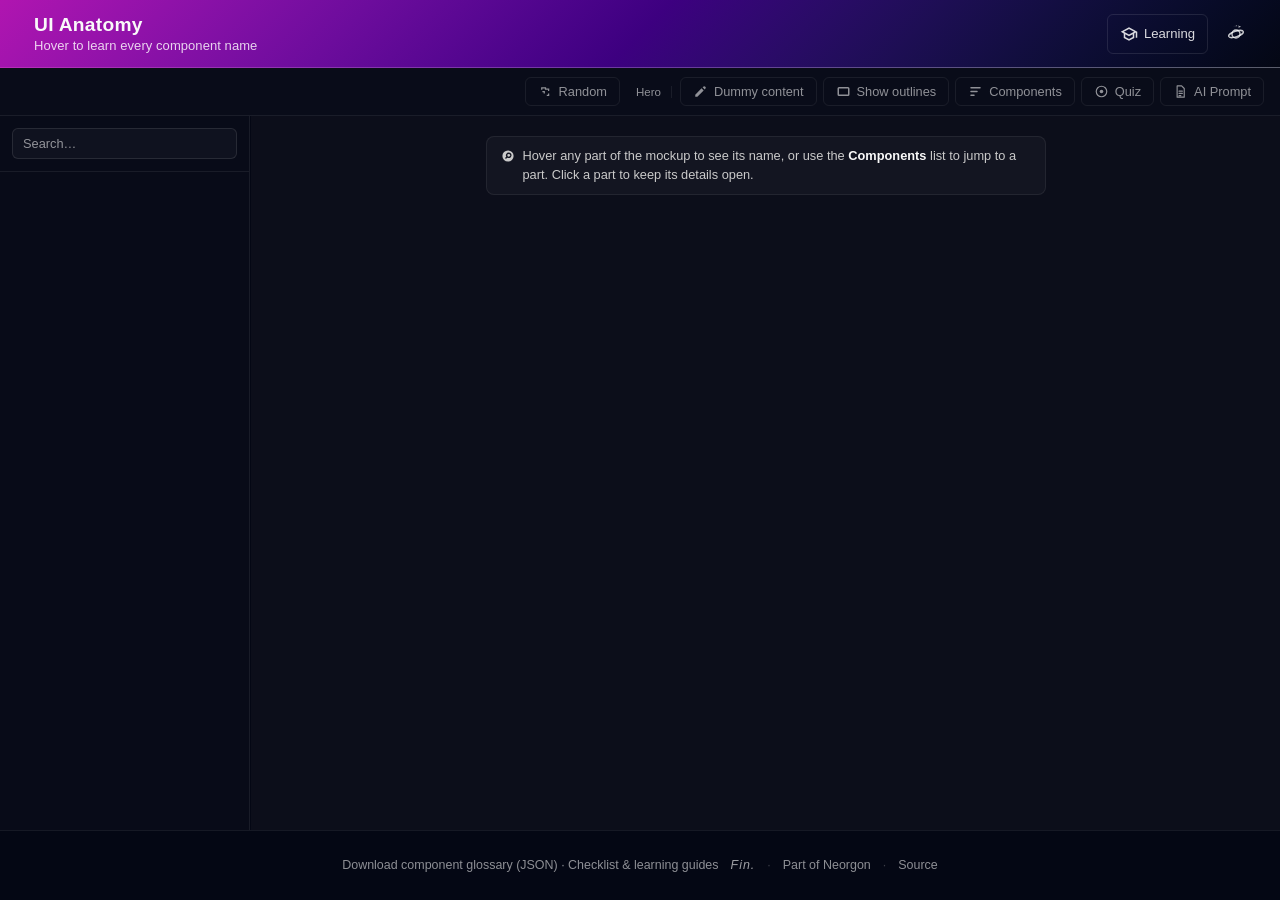
==== index.html @ 576b5f88 "chore: fleet em-dash pass and pending-edit sweep" ====
<!DOCTYPE html>
<html lang="en">
<head>
  <meta charset="UTF-8">
  <meta name="viewport" content="width=device-width, initial-scale=1.0">
  <meta http-equiv="Content-Security-Policy" content="default-src 'self'; base-uri 'self'; form-action 'self'; frame-ancestors 'none'; script-src 'self' 'unsafe-inline' https://esm.sh cdn.jsdelivr.net cdnjs.cloudflare.com https://challenges.cloudflare.com https://gc.zgo.at https://static.cloudflareinsights.com; style-src 'self' 'unsafe-inline' https://fonts.googleapis.com https://cdn.neorgon.org; font-src 'self' https://fonts.gstatic.com; img-src 'self' data: blob: https://*.convex.cloud https://img.clerk.com https://cdn.neorgon.org https://i.ytimg.com https://yt3.ggpht.com https://neorgon.goatcounter.com; connect-src 'self' https://*.convex.cloud https://*.clerk.accounts.dev https://*.accounts.dev https://clerk-telemetry.com https://api.clerk.com https://challenges.cloudflare.com https://*.workers.dev https://neorgon.goatcounter.com https://cloudflareinsights.com; frame-src 'self' https://challenges.cloudflare.com https://*.clerk.accounts.dev https://*.accounts.dev https://www.youtube.com https://www.youtube-nocookie.com; worker-src 'self' blob:">
  <meta name="referrer" content="strict-origin-when-cross-origin">
  <meta http-equiv="X-Content-Type-Options" content="nosniff">
  <title>UI Anatomy | Learn design component names</title>
  <meta name="description" content="Hover any part of a website wireframe to learn its component name. Know what to call things when prompting AI design tools">
  <meta property="og:title" content="UI Anatomy: Learn design component names">
  <meta property="og:description" content="Hover a live wireframe mockup to learn UI component names, variants, and prompt tips">
  <meta property="og:type" content="website">
  <meta property="og:url" content="https://uianatomy.neorgon.com/">
  <meta property="og:site_name" content="Neorgon">
  <meta name="twitter:card" content="summary_large_image">
  <meta name="twitter:title" content="UI Anatomy: Learn design component names">
  <meta name="twitter:description" content="Hover a live wireframe mockup to learn UI component names and prompt tips">
  <meta name="robots" content="index, follow">
  <link rel="canonical" href="https://uianatomy.neorgon.com/">
  <meta property="og:locale" content="en_US">
  <meta name="theme-color" content="#040714">
  <meta property="og:image" content="https://uianatomy.neorgon.com/og-preview.jpg">
  <meta property="og:image:width" content="1200">
  <meta property="og:image:height" content="630">
  <link rel="icon" type="image/x-icon" href="https://cdn.neorgon.org/v1.0.0/favicon.ico" />
  <!-- Neorgon Design Tokens (CDN) -->
  <link rel="stylesheet" href="https://cdn.neorgon.org/v1.0.0/styles/base.css">
  <script type="application/ld+json">
  {
    "@context": "https://schema.org",
    "@type": "WebApplication",
    "name": "UI Anatomy",
    "description": "Hover any part of a website wireframe mockup to learn its component name, variants, and AI prompt tips",
    "url": "https://uianatomy.neorgon.com/",
    "applicationCategory": "DeveloperApplication",
    "operatingSystem": "Any",
    "offers": { "@type": "Offer", "price": "0", "priceCurrency": "USD" },
    "author": { "@type": "Organization", "name": "Neorgon", "url": "https://neorgon.com/" }
  }
  </script>

  <link rel="stylesheet" href="css/style.css">
  <!-- Neorgon Header Kit (vendored; ?header=live swaps CSS to CDN) -->
  <script>(function(){var m=location.search.match(/[?&]theme=([\w-]+)/)||document.cookie.match(/(?:^|;\s*)neo_theme=([\w-]+)/);if(m&&m[1]!=='default')document.documentElement.dataset.theme=decodeURIComponent(m[1]);})();</script>
  <link rel="stylesheet" href="css/neorgon-header.css">
  <link rel="stylesheet" href="css/neorgon-themes.css">
  <link rel="stylesheet" href="https://cdn.neorgon.org/v1.0.0/header/season.css">
  <script defer src="js/neorgon-header.js"></script>
  <meta name="neo-repo" content="energon-a-secas/ui-anatomy-site">
  <link rel="stylesheet" href="css/neorgon-footer.css">
  <script defer src="js/neorgon-footer.js"></script>
</head>
<body>

  <a class="skip-link" href="#main">Skip to content</a>

  <header class="header-bar" data-header-mode="content">
    <div class="header-logo">
      <div>
      <a href="./" class="header-title-link" id="headerTitleLink">
        <img src="https://cdn.neorgon.org/v1.0.0/energon-classic-logo.png" class="header-logo-img" alt="">
        <div class="header-title-wrap">
          <h1>UI Anatomy</h1>
          <div class="header-subtitle">Hover to learn every component name</div>
        
        </div>
      </a>
      </div>
    </div>
    <div class="header-right">
      <div class="header-actions">
        <a class="header-learning" data-keep-mobile href="learning/" title="Checklist, mistakes & AI prompts">
          <svg viewBox="0 0 24 24" fill="currentColor" width="18" height="18"><path d="M12 3L1 9l4 2.18v6L12 21l7-3.82v-6l2-1.09V17h2V9L12 3zm6.82 6L12 12.72 5.18 9 12 5.28 18.82 9zM17 15.99l-5 2.73-5-2.73v-3.72L12 15l5-2.73v3.72z"/></svg>
          <span>Learning</span>
        </a>
      </div>
      <a class="header-home" href="https://neorgon.com/" title="neorgon.com" aria-label="Neorgon home">
        <svg class="nh-hub-icon" viewBox="0 0 24 24" fill="none" stroke="currentColor" stroke-width="1.5" stroke-linecap="round" stroke-linejoin="round" xmlns="http://www.w3.org/2000/svg" aria-hidden="true">
          <circle cx="12" cy="12" r="4.4"/>
          <ellipse cx="12" cy="12" rx="8.4" ry="3" transform="rotate(-18 12 12)"/>
          <g class="nh-orbit">
            <path d="M17.5 4.2 14.2 2.7l.9 1.4-.6 1.1z" fill="currentColor" stroke="none"/>
            <circle cx="12.6" cy="3" r=".7" fill="currentColor" stroke="none" opacity=".55"/>
            <circle cx="11.1" cy="3.3" r=".55" fill="currentColor" stroke="none" opacity=".35"/>
            <circle cx="9.8" cy="3.7" r=".4" fill="currentColor" stroke="none" opacity=".2"/>
          </g>
        </svg>
      </a>
    </div>
  </header>

  <main id="main">

    <!-- Controls bar: layout navigation + toggle buttons -->
    <div class="controls-bar">
      <div class="layout-nav" id="layoutNav" aria-label="Layout categories navigation"></div>
      <button type="button" class="ctrl-btn" id="randomLayoutBtn" title="Random layout" style="margin-left: 8px; margin-right: auto;">
        <svg viewBox="0 0 24 24" fill="currentColor" width="15" height="15">
          <path d="M14 7h4v4h-2V9h-2V7zm2 10v-2h2v4h-4v-2h2zm-9-6H7v2h2v2h2v-4H7zm0-6h4v2H7v2H5V5h4zm6 4h-2V5h2v2h2v2h-2z"/>
        </svg>
        Random
      </button>
      <div class="controls-right">
        <div class="hero-bg-wrap" title="Hero background style">
          <span class="hero-bg-label">Hero</span>
          <div class="hero-bg-picker" id="heroBgPicker"></div>
        </div>
        <button type="button" class="ctrl-btn" id="dummyToggle" title="Toggle dummy content (text + images)" aria-pressed="true">
          <svg viewBox="0 0 20 20" fill="currentColor" width="15" height="15"><path d="M13.586 3.586a2 2 0 112.828 2.828l-.793.793-2.828-2.828.793-.793zM11.379 5.793L3 14.172V17h2.828l8.38-8.379-2.83-2.828z"/></svg>
          Dummy content
        </button>
        <button type="button" class="ctrl-btn" id="outlinesToggle" title="Show all component boundaries" aria-pressed="true">
          <svg viewBox="0 0 20 20" fill="currentColor" width="15" height="15"><path fill-rule="evenodd" d="M4 4a2 2 0 00-2 2v8a2 2 0 002 2h12a2 2 0 002-2V6a2 2 0 00-2-2H4zm0 2h12v8H4V6z" clip-rule="evenodd"/></svg>
          Show outlines
        </button>
        <button type="button" class="ctrl-btn" id="browserToggle" title="Toggle component browser" aria-pressed="true" aria-controls="compBrowser" aria-expanded="true">
          <svg viewBox="0 0 20 20" fill="currentColor" width="15" height="15"><path fill-rule="evenodd" d="M3 5a1 1 0 011-1h12a1 1 0 110 2H4a1 1 0 01-1-1zm0 5a1 1 0 011-1h8a1 1 0 110 2H4a1 1 0 01-1-1zm0 5a1 1 0 011-1h4a1 1 0 110 2H4a1 1 0 01-1-1z" clip-rule="evenodd"/></svg>
          Components
        </button>
        <button type="button" class="ctrl-btn" id="quizToggle" title="Quiz yourself on the components in this layout" aria-pressed="false">
          <svg viewBox="0 0 20 20" fill="currentColor" width="15" height="15"><circle cx="10" cy="10" r="7" fill="none" stroke="currentColor" stroke-width="1.6"/><circle cx="10" cy="10" r="2.4"/></svg>
          Quiz
        </button>
        <button type="button" class="ctrl-btn" id="promptBtn" title="Copy an AI prompt describing this layout">
          <svg viewBox="0 0 20 20" fill="none" width="15" height="15"><path d="M5.5 2.5h6l3.5 3.5v11.5h-9.5z" stroke="currentColor" stroke-width="1.5" stroke-linejoin="round"/><path d="M8 9.5h4.5M8 12.5h4.5M8 15.5h2.5" stroke="currentColor" stroke-width="1.4" stroke-linecap="round"/></svg>
          AI Prompt
        </button>
      </div>
    </div>

    <!-- Body: sidebar + mockup -->
    <div class="anatomy-body" id="anatomyBody">

      <!-- Component browser sidebar -->
      <aside class="comp-browser" id="compBrowser" aria-label="Component browser">
        <div class="browser-header">
          <input type="search" id="compSearch" class="browser-search" placeholder="Search…" autocomplete="off" aria-label="Search components">
        </div>
        <div class="browser-list" id="browserList"></div>
      </aside>

      <!-- Quiz panel (swaps in for the browser while quiz mode is on) -->
      <aside class="comp-browser quiz-panel hidden" id="quizPanel" aria-label="Quiz panel"></aside>

      <!-- Wireframe mockup area -->
      <div class="mockup-area" id="mockupArea" role="region" aria-label="Wireframe mockup" aria-describedby="mockupHint">
        <p class="mockup-hint" id="mockupHint">
          <svg viewBox="0 0 20 20" fill="currentColor" width="14" height="14" aria-hidden="true"><path d="M9 9a2 2 0 114 0 2 2 0 01-4 0z"/><path fill-rule="evenodd" d="M10 18a8 8 0 100-16 8 8 0 000 16zm1-13a4 4 0 00-3.446 6.032l-1.261 1.26a1 1 0 101.414 1.415l1.261-1.261A4 4 0 1011 5z" clip-rule="evenodd"/></svg>
          <span>Hover any part of the mockup to see its name, or use the <strong>Components</strong> list to jump to a part. Click a part to keep its details open.</span>
        </p>
        <div class="mockup-frame" id="mockupFrame"></div>
      </div>

    </div>
  </main>

  <div id="anatomyLive" class="sr-only" aria-live="polite" aria-atomic="true"></div>

  <!-- Floating tooltip panel -->
  <div class="anatomy-tooltip hidden" id="tooltip" role="tooltip">
    <div class="tt-name-row">
      <span class="tt-name" id="ttName"></span>
      <span class="tt-category" id="ttCategory"></span>
    </div>
    <div class="tt-also" id="ttAlso"></div>
    <p class="tt-desc" id="ttDesc"></p>
    <div class="tt-variants-wrap" id="ttVariantsWrap">
      <div class="tt-section-label">Variants</div>
      <div class="tt-variants" id="ttVariants"></div>
    </div>
    <div class="tt-tip-wrap" id="ttTipWrap">
      <div class="tt-section-label">Prompt tip</div>
      <div class="tt-tip" id="ttTip"></div>
    </div>
    <div class="tt-frameworks-wrap" id="ttFrameworksWrap">
      <div class="tt-section-label">Popular frameworks</div>
      <div class="tt-frameworks" id="ttFrameworks"></div>
    </div>
  </div>

  <!-- Prompt export modal -->
  <div class="prompt-overlay hidden" id="promptOverlay">
    <div class="prompt-modal" role="dialog" aria-modal="true" aria-labelledby="promptTitle">
      <div class="prompt-modal-head">
        <h2 id="promptTitle">AI prompt: <span id="promptLayoutName"></span></h2>
        <button type="button" class="prompt-close" id="promptCloseBtn" aria-label="Close">×</button>
      </div>
      <textarea id="promptText" class="prompt-text" spellcheck="false" aria-label="Generated AI prompt"></textarea>
      <div class="prompt-modal-foot">
        <span class="prompt-note">Built from the components visible in the mockup, edit freely before copying.</span>
        <button type="button" class="ctrl-btn" id="promptCopyBtn">Copy prompt</button>
      </div>
    </div>
  </div>

  <footer class="neo-footer" data-footer-mode="minimal">
    Download component glossary (JSON) · Checklist &amp; learning guides
  </footer>

  <script type="module" src="js/app.js"></script>
</body>
</html>
---- css/style.css ----
/* ── Reset & base ────────────────────────────────────────────────────────── */
*, *::before, *::after { margin: 0; padding: 0; box-sizing: border-box; }

:root {
  --bg: #040714;
  --surface-1: rgba(255,255,255,.03);
  --surface-2: rgba(255,255,255,.06);
  --border-subtle: rgba(255,255,255,.07);
  --border: rgba(255,255,255,.1);
  --border-strong: rgba(255,255,255,.22);
  --text-primary: #f9f9f9;
  --text-secondary: #cacaca;
  --text-muted: rgba(255,255,255,.55);
  --accent: #d946ef;
  --accent-bright: #e879f9;
  --accent-dim: rgba(217, 70, 239, 0.15);
  --font: 'Avenir Next', -apple-system, BlinkMacSystemFont, 'Segoe UI', Roboto, Oxygen, Ubuntu, Cantarell, sans-serif;
  --radius-sm: 6px; --radius-md: 8px; --radius: 10px; --radius-lg: 15px;
  --space-6: 24px;
  --ease-snap: cubic-bezier(0.34, 1.56, 0.64, 1);
  --dur: 200ms;
}

body {
  font-family: var(--font);
  background: var(--bg);
  min-height: 100vh;
  color: var(--text-primary);
  display: flex;
  flex-direction: column;
}

/* ── Skip link ───────────────────────────────────────────────────────────── */
.skip-link {
  position: absolute; top: -100%; left: 16px; z-index: 1000;
  padding: 8px 16px; background: var(--accent-bright); color: #000;
  font-weight: 600; font-size: 0.875rem; border-radius: 0 0 6px 6px;
  text-decoration: none; transition: top var(--dur);
}
.skip-link:focus { top: 0; }

.sr-only {
  position: absolute;
  width: 1px;
  height: 1px;
  padding: 0;
  margin: -1px;
  overflow: hidden;
  clip: rect(0, 0, 0, 0);
  clip-path: inset(50%);
  white-space: nowrap;
  border: 0;
}

*:focus { outline: none; }
*:focus-visible {
  outline: 2px solid var(--accent-bright);
  outline-offset: 2px;
}

@media (prefers-reduced-motion: reduce) {
  html { scroll-behavior: auto; }
  .anatomy-tooltip { transition: none; }
}
.header-learning {
  display: flex; align-items: center; gap: 6px; margin-left: auto; padding: 6px 12px;
  color: rgba(255,255,255,0.85); text-decoration: none; font-size: 0.82rem; font-weight: 500;
  border-radius: var(--radius-sm); border: 1px solid var(--border);
  transition: color var(--dur), background var(--dur), border-color var(--dur); flex-shrink: 0;
}
.header-learning:hover { color: #fff; background: rgba(255,255,255,0.08); border-color: var(--border-strong); }
.header-learning:focus-visible {
  color: #fff;
  background: rgba(255,255,255,0.08);
  border-color: var(--accent-bright);
}
.header-learning svg { flex-shrink: 0; }

/* ── Controls bar ────────────────────────────────────────────────────────── */
.controls-bar {
  display: flex; align-items: center; gap: 12px;
  padding: 0 16px;
  border-bottom: 1px solid var(--border-subtle);
  background: rgba(255,255,255,.02);
  min-height: 48px;
  flex-wrap: wrap;
}
.layout-nav {
  display: flex;
  align-items: center;
  gap: 8px;
  flex: 1;
  flex-wrap: wrap;
}
.layout-dropdown {
  position: relative;
}
.layout-dropdown-btn {
  display: flex;
  align-items: center;
  gap: 6px;
  padding: 6px 14px;
  border-radius: var(--radius-sm);
  font-size: 0.82rem;
  font-weight: 500;
  color: var(--text-muted);
  background: none;
  border: 1px solid var(--border-subtle);
  cursor: pointer;
  transition: color var(--dur), background var(--dur), border-color var(--dur);
  white-space: nowrap;
}
.layout-dropdown-btn:hover {
  color: var(--text-secondary);
  border-color: var(--border);
  background: var(--surface-2);
}
.layout-dropdown-btn.active {
  color: var(--accent-bright);
  border-color: var(--accent);
  background: var(--accent-dim);
}
.dropdown-arrow {
  transition: transform var(--dur);
}
.layout-dropdown-btn[aria-expanded="true"] .dropdown-arrow {
  transform: rotate(180deg);
}
.layout-dropdown-menu {
  position: absolute;
  top: 100%;
  left: 0;
  margin-top: 4px;
  min-width: 180px;
  padding: 6px;
  background: rgba(255, 255, 255, 0.05);
  backdrop-filter: blur(12px);
  border: 1px solid var(--border);
  border-radius: var(--radius-md);
  box-shadow: 0 10px 24px rgba(0, 0, 0, 0.25);
  display: none;
  flex-direction: column;
  gap: 2px;
  z-index: 100;
}
.layout-dropdown-menu.open {
  display: flex;
}
.layout-dropdown-item {
  padding: 8px 12px;
  border-radius: var(--radius-sm);
  font-size: 0.8rem;
  font-weight: 500;
  color: var(--text-secondary);
  background: none;
  border: none;
  cursor: pointer;
  text-align: left;
  transition: color var(--dur), background var(--dur);
  white-space: nowrap;
}
.layout-dropdown-item:hover {
  color: var(--text-bright);
  background: var(--surface-2);
}
.layout-dropdown-item.active {
  color: var(--accent-bright);
  background: var(--accent-dim);
}
.layout-dropdown-item:focus-visible {
  color: var(--text-primary);
  background: var(--surface-2);
}
.layout-dropdown-btn:focus-visible {
  border-color: var(--accent-bright);
  color: var(--text-secondary);
}

.controls-right { display: flex; align-items: center; gap: 6px; flex-shrink: 0; }
.ctrl-btn {
  display: flex; align-items: center; gap: 6px;
  padding: 6px 12px; border-radius: var(--radius-sm);
  font-size: 0.8rem; font-weight: 500; font-family: var(--font);
  color: var(--text-muted); background: none;
  border: 1px solid var(--border-subtle); cursor: pointer;
  transition: color var(--dur), background var(--dur), border-color var(--dur);
  white-space: nowrap;
}
.ctrl-btn:hover { color: var(--text-secondary); border-color: var(--border); }
.ctrl-btn:focus-visible { color: var(--text-primary); border-color: var(--accent-bright); }
.ctrl-btn.active { color: var(--accent-bright); border-color: var(--accent); background: var(--accent-dim); }

/* ── Main body layout ────────────────────────────────────────────────────── */
#main { flex: 1; display: flex; flex-direction: column; min-height: 0; }
.anatomy-body {
  display: flex; flex: 1; min-height: 0; overflow: hidden;
}

/* ── Component browser sidebar ───────────────────────────────────────────── */
.comp-browser {
  width: 250px; flex-shrink: 0;
  border-right: 1px solid var(--border-subtle);
  background: rgba(255,255,255,.015);
  display: flex; flex-direction: column;
  overflow: hidden;
  transition: width var(--dur), opacity var(--dur);
}
.comp-browser.hidden { width: 0; opacity: 0; pointer-events: none; }
.browser-header { padding: 12px; border-bottom: 1px solid var(--border-subtle); flex-shrink: 0; }
.browser-search {
  width: 100%; padding: 7px 10px;
  background: var(--surface-1); border: 1px solid var(--border);
  border-radius: var(--radius-sm); color: var(--text-primary);
  font-family: var(--font); font-size: 0.8rem;
  outline: none; transition: border-color var(--dur);
}
.browser-search:focus { border-color: var(--accent); }
.browser-search::placeholder { color: var(--text-muted); }
.browser-list {
  flex: 1; overflow-y: auto; padding: 8px 0;
}
.browser-list::-webkit-scrollbar { width: 4px; }
.browser-list::-webkit-scrollbar-track { background: transparent; }
.browser-list::-webkit-scrollbar-thumb { background: var(--border); border-radius: 2px; }

/* Grid layout for search results */
.browser-list.browser-grid .browser-grid-container {
  display: grid;
  grid-template-columns: repeat(3, 1fr);
  gap: 6px;
  padding: 0 8px 8px 8px;
}

.browser-category { padding: 12px 12px 4px; }
.browser-category-label {
  font-size: 0.68rem; font-weight: 700; letter-spacing: 0.08em;
  color: var(--text-muted); text-transform: uppercase;
}
.browser-item {
  display: flex; align-items: center; gap: 8px;
  padding: 6px 12px; cursor: pointer;
  font-size: 0.8rem; color: var(--text-secondary);
  transition: background var(--dur), color var(--dur);
  border-radius: 4px; margin: 0 4px;
}
.browser-item:hover { background: var(--surface-2); color: var(--text-primary); }
.browser-item:focus-visible {
  outline: 2px solid var(--accent-bright);
  outline-offset: -2px;
  background: var(--surface-2);
  color: var(--text-primary);
}
.browser-item.active {
  background: var(--accent-dim);
  color: var(--accent-bright);
}
.browser-item.pinned {
  background: rgba(255, 215, 0, 0.15);
  color: #FFD700;
  border: 1px solid rgba(255, 215, 0, 0.3);
  position: relative;
}
.browser-item.pinned::after {
  content: '📌';
  position: absolute;
  right: 8px;
  font-size: 0.8rem;
}
.browser-item .browser-dot {
  width: 6px; height: 6px; border-radius: 50%;
  background: var(--border-strong); flex-shrink: 0;
  transition: background var(--dur);
}
.browser-item.active .browser-dot { background: var(--accent); }
.browser-item.pinned .browser-dot {
  background: #FFD700;
  box-shadow: 0 0 4px #FFD700;
}
.browser-item.missing {
  opacity: 0.4;
  cursor: pointer;
  pointer-events: auto;
}
.browser-item.missing:hover {
  opacity: 0.7;
  background: var(--surface-2);
}
.browser-switch-hint {
  margin-left: auto;
  font-size: 0.9rem;
  color: var(--accent);
  opacity: 0.6;
  transition: opacity var(--dur);
}
.browser-item.missing:hover .browser-switch-hint {
  opacity: 1;
}

/* Grid item styles */
.browser-item.grid-item {
  flex-direction: column;
  align-items: flex-start;
  gap: 4px;
  padding: 8px;
  margin: 0;
  border: 1px solid var(--border-subtle);
  border-radius: var(--radius-sm);
  font-size: 0.72rem;
  background: var(--surface-1);
  position: relative;
}

.browser-item.grid-item:hover {
  border-color: var(--accent);
  background: var(--surface-2);
}

.browser-item.grid-item .browser-dot {
  position: absolute;
  top: 8px;
  right: 8px;
  width: 5px;
  height: 5px;
}

/* Category badge in grid view */
.browser-item-badge {
  font-size: 0.6rem;
  font-weight: 600;
  color: var(--accent);
  background: var(--accent-dim);
  padding: 2px 6px;
  border-radius: 3px;
  text-transform: uppercase;
  margin-top: auto;
  align-self: flex-end;
}

.browser-item.grid-item .browser-switch-hint {
  position: absolute;
  bottom: 4px;
  right: 8px;
  font-size: 1rem;
  margin-left: 0;
}

/* ── Mockup area ─────────────────────────────────────────────────────────── */
.mockup-area {
  flex: 1; overflow-y: auto; overflow-x: hidden;
  padding: 20px;
  background: #0c0e1a;
  display: flex; flex-direction: column; align-items: center; gap: 12px;
}
.mockup-area::-webkit-scrollbar { width: 6px; }
.mockup-area::-webkit-scrollbar-track { background: transparent; }
.mockup-area::-webkit-scrollbar-thumb { background: var(--border); border-radius: 3px; }

.mockup-hint {
  display: flex; align-items: flex-start; gap: 8px;
  font-size: 0.8rem; color: var(--text-secondary); line-height: 1.45;
  max-width: min(560px, 94vw);
  margin: 0;
  padding: 10px 14px; background: var(--surface-1);
  border: 1px solid var(--border-subtle); border-radius: var(--radius-md);
}
.mockup-hint svg { flex-shrink: 0; margin-top: 2px; }
.mockup-hint strong { color: var(--text-primary); font-weight: 600; }

.mockup-frame {
  background: #ffffff;
  border-radius: 10px;
  box-shadow: 0 8px 40px rgba(0,0,0,0.5);
  width: 100%; max-width: 900px;
  overflow: hidden;
  flex-shrink: 0;
}

/* ── Tooltip ─────────────────────────────────────────────────────────────── */
.anatomy-tooltip {
  position: fixed; z-index: 500;
  width: 300px;
  background: #0f1320;
  border: 1px solid var(--border-strong);
  border-radius: var(--radius);
  padding: 14px 16px;
  box-shadow: 0 12px 40px rgba(0,0,0,0.6);
  pointer-events: none;
  transition: opacity 0.15s;
}
.anatomy-tooltip.pinned {
  border-color: #FFD700;
  box-shadow: 0 12px 40px rgba(255, 215, 0, 0.3);
  pointer-events: auto; /* Allow interaction when pinned */
}
.anatomy-tooltip.pinned .tt-name::after {
  content: ' 📌';
  font-size: 0.9em;
}
.anatomy-tooltip.hidden { opacity: 0; }

.tt-name-row {
  display: flex; align-items: baseline; gap: 8px; margin-bottom: 4px;
}
.tt-name {
  font-size: 1rem; font-weight: 700;
  color: var(--text-primary);
}
.tt-category {
  font-size: 0.65rem; font-weight: 600; letter-spacing: 0.06em;
  text-transform: uppercase; color: var(--accent);
  background: var(--accent-dim); padding: 2px 6px; border-radius: 3px;
}
.tt-also {
  font-size: 0.72rem; color: var(--text-muted);
  margin-bottom: 8px;
}
.tt-desc {
  font-size: 0.79rem; color: var(--text-secondary);
  line-height: 1.5; margin-bottom: 10px;
}
.tt-section-label {
  font-size: 0.65rem; font-weight: 700; letter-spacing: 0.07em;
  text-transform: uppercase; color: var(--text-muted);
  margin-bottom: 5px;
}
.tt-variants-wrap { margin-bottom: 10px; }
.tt-variants { display: flex; flex-wrap: wrap; gap: 4px; }
.tt-variant-pill {
  font-size: 0.7rem; padding: 2px 8px;
  background: var(--surface-2); border: 1px solid var(--border);
  border-radius: 99px; color: var(--text-secondary);
}
.tt-tip-wrap {
  background: rgba(217,70,239,0.07);
  border: 1px solid rgba(217,70,239,0.2);
  border-radius: var(--radius-sm); padding: 8px 10px;
  margin-bottom: 10px;
}
.tt-tip-wrap .tt-section-label { color: var(--accent); margin-bottom: 4px; }
.tt-tip {
  font-size: 0.75rem; color: rgba(255,255,255,0.75);
  line-height: 1.5; font-style: italic;
}
.tt-frameworks-wrap { margin-top: 10px; }
.tt-frameworks { display: flex; flex-wrap: wrap; gap: 4px; }
.tt-framework-pill {
  font-size: 0.68rem; padding: 3px 8px;
  background: rgba(59,130,246,0.1); border: 1px solid rgba(59,130,246,0.3);
  border-radius: 99px; color: #60a5fa;
  font-weight: 500;
}

/* ── Wireframe: core ─────────────────────────────────────────────────────── */
.wf-page {
  background: #ffffff;
  font-family: -apple-system, BlinkMacSystemFont, sans-serif;
  font-size: 14px;
  line-height: 1;
  color: #374151;
  user-select: none;
}

/* Placeholder elements */
.wl { display: block; background: #e5e7eb; border-radius: 3px; flex-shrink: 0; }
.wl-6  { height: 6px; }
.wl-8  { height: 8px; }
.wl-10 { height: 10px; }
.wl-12 { height: 12px; }
.wl-14 { height: 14px; }
.wl-18 { height: 18px; }
.wl-22 { height: 22px; }
.wl-28 { height: 28px; }
.wl-36 { height: 36px; }

.wf-img-box {
  background: #f3f4f6;
  border: 1.5px dashed #d1d5db;
  border-radius: 6px;
  display: flex; align-items: center; justify-content: center;
  flex-shrink: 0;
}
.wf-img-box::after {
  content: '';
  display: block;
  width: 28px; height: 22px;
  background: #d1d5db;
  border-radius: 3px;
  clip-path: polygon(0 60%, 30% 25%, 55% 50%, 75% 30%, 100% 60%);
}
.wf-avatar {
  border-radius: 50%;
  background: #e5e7eb;
  flex-shrink: 0;
}
.wf-icon-sq {
  background: #e5e7eb;
  border-radius: 8px;
  flex-shrink: 0;
}
.wf-icon-circle {
  background: #e5e7eb;
  border-radius: 50%;
  flex-shrink: 0;
}
.wf-filled-btn {
  background: #1f2937;
  border-radius: 6px;
  display: inline-flex; align-items: center; justify-content: center;
  flex-shrink: 0;
}
.wf-outline-btn {
  background: transparent;
  border: 1.5px solid #9ca3af;
  border-radius: 6px;
  display: inline-flex; align-items: center; justify-content: center;
  flex-shrink: 0;
}
.wf-ghost-line { background: rgba(255,255,255,0); height: 8px; }

/* Badge pill */
.wf-badge-pill {
  display: inline-flex; align-items: center;
  background: #f3e8ff; border: 1px solid #e9d5ff;
  border-radius: 99px; padding: 3px 10px;
  gap: 4px;
}
.wf-badge-dot { width: 6px; height: 6px; border-radius: 50%; background: #a855f7; }

/* Hamburger */
.wf-ham { display: flex; flex-direction: column; gap: 4px; padding: 5px; }
.wf-ham-line { width: 18px; height: 2px; background: #9ca3af; border-radius: 1px; }

/* Star rating */
.wf-stars { display: flex; gap: 2px; }
.wf-star { width: 10px; height: 10px; background: #fbbf24; clip-path: polygon(50% 0%,61% 35%,98% 35%,68% 57%,79% 91%,50% 70%,21% 91%,32% 57%,2% 35%,39% 35%); }
.wf-star-empty { background: #e5e7eb; }

/* Skill tag */
.wf-skill-tag {
  display: inline-flex; align-items: center;
  background: #f9fafb; border: 1px solid #e5e7eb;
  border-radius: 99px; padding: 3px 10px; height: 26px;
}

/* Divider */
.wf-divider { height: 1px; background: #f3f4f6; }

/* ── Component hover states ───────────────────────────────────────────────── */
[data-comp] {
  cursor: crosshair;
  position: relative;
  border-radius: 3px;
  transition: outline 0.08s, background-color 0.08s;
}
[data-comp].hovered {
  outline: 2px solid var(--accent);
  outline-offset: 2px;
  z-index: 20;
  background-color: rgba(217, 70, 239, 0.04);
}

/* Show all outlines mode */
.mockup-frame.show-outlines [data-comp] {
  outline: 1px dashed rgba(217, 70, 239, 0.3);
  outline-offset: 1px;
}
.mockup-frame.show-outlines [data-comp].hovered {
  outline: 2px solid var(--accent);
  outline-offset: 2px;
}

/* ── Wireframe layouts ───────────────────────────────────────────────────── */

/* Shared navbar */
.wf-navbar {
  display: flex; align-items: center;
  padding: 0 28px; height: 52px;
  border-bottom: 1.5px solid #e5e7eb;
  background: #fff; gap: 12px;
}
.wf-logo-group { display: flex; align-items: center; gap: 7px; flex-shrink: 0; }
.wf-logomark-box { width: 26px; height: 26px; background: #e5e7eb; border-radius: 5px; flex-shrink: 0; }
.wf-nav-center { display: flex; align-items: center; gap: 20px; flex: 1; justify-content: center; }
.wf-nav-item { display: flex; align-items: center; padding: 3px 0; }
.wf-nav-right { display: flex; align-items: center; gap: 10px; flex-shrink: 0; }

/* Shared section */
.wf-section { padding: 36px 32px; }
.wf-section-header { text-align: center; margin-bottom: 28px; }
.wf-section-badge { display: inline-flex; margin: 0 auto 10px; }

/* Shared footer */
.wf-footer {
  background: #111827; padding: 28px 32px;
  display: flex; gap: 32px; flex-wrap: wrap;
}
.wf-footer-logo { flex-shrink: 0; display: flex; flex-direction: column; gap: 10px; }
.wf-footer-cols { display: flex; gap: 32px; flex: 1; }
.wf-footer-col { display: flex; flex-direction: column; gap: 8px; min-width: 80px; }
.wf-footer-col-head { width: 50px; height: 8px; background: #374151; border-radius: 3px; }
.wf-footer-link { height: 6px; background: #374151; border-radius: 3px; }
.wf-footer-bottom {
  border-top: 1px solid #1f2937; padding: 14px 32px;
  background: #111827; display: flex; align-items: center;
  justify-content: space-between; gap: 16px;
}
.wf-social-icons { display: flex; gap: 8px; }
.wf-social-icon { width: 20px; height: 20px; background: #374151; border-radius: 4px; }

/* Hero shared */
.wf-hero {
  display: flex; align-items: center; gap: 32px;
  padding: 40px 32px; background: #f9fafb;
  border-bottom: 1px solid #e5e7eb;
}
.wf-hero-content { flex: 1; display: flex; flex-direction: column; gap: 12px; }
.wf-hero-btns { display: flex; gap: 10px; align-items: center; margin-top: 4px; }
.wf-hero-image { flex: 0 0 280px; }

/* Logo bar */
.wf-logo-bar {
  padding: 18px 32px; border-bottom: 1px solid #e5e7eb;
  display: flex; flex-direction: column; gap: 10px; align-items: center;
}
.wf-logo-bar-label { height: 8px; width: 120px; background: #e5e7eb; border-radius: 3px; }
.wf-logo-bar-items { display: flex; gap: 24px; align-items: center; }
.wf-brand-logo { height: 18px; background: #e5e7eb; border-radius: 3px; }

/* Feature grid */
.wf-feature-grid { display: grid; grid-template-columns: repeat(3,1fr); gap: 16px; }
.wf-feature-card-inner { display: flex; flex-direction: column; gap: 8px; padding: 16px; border: 1px solid #e5e7eb; border-radius: 8px; }
.wf-feature-lines { display: flex; flex-direction: column; gap: 5px; margin-top: 2px; }

/* Testimonials */
.wf-testimonial-grid { display: grid; grid-template-columns: repeat(2,1fr); gap: 16px; }
.wf-testimonial-inner { padding: 16px; border: 1px solid #e5e7eb; border-radius: 8px; display: flex; flex-direction: column; gap: 10px; }
.wf-quote-mark { font-size: 28px; color: #e5e7eb; line-height: 1; }
.wf-quote-lines { display: flex; flex-direction: column; gap: 5px; }
.wf-testimonial-author { display: flex; align-items: center; gap: 8px; }
.wf-byline { display: flex; flex-direction: column; gap: 4px; }

/* Pricing */
.wf-pricing-grid { display: grid; grid-template-columns: repeat(3,1fr); gap: 14px; }
.wf-pricing-inner {
  padding: 20px 16px; border: 1px solid #e5e7eb;
  border-radius: 10px; display: flex; flex-direction: column; gap: 10px;
}
.wf-pricing-inner.featured { border-color: #a855f7; background: #faf5ff; }
.wf-popular-badge {
  display: inline-block; background: #f3e8ff; color: #7c3aed;
  font-size: 9px; font-weight: 600; padding: 2px 8px; border-radius: 99px;
  width: fit-content;
}
.wf-price-val { display: flex; align-items: baseline; gap: 2px; }
.wf-price-dollar { width: 10px; height: 18px; background: #1f2937; border-radius: 2px; }
.wf-price-num { width: 40px; height: 28px; background: #1f2937; border-radius: 3px; }
.wf-price-per { width: 30px; height: 10px; background: #e5e7eb; border-radius: 2px; align-self: flex-end; }
.wf-feature-list { display: flex; flex-direction: column; gap: 6px; }
.wf-feature-list-item { display: flex; gap: 6px; align-items: center; }
.wf-check { width: 10px; height: 10px; background: #10b981; border-radius: 50%; flex-shrink: 0; }

/* Stats */
.wf-stats-bar { display: flex; border-top: 1px solid #e5e7eb; border-bottom: 1px solid #e5e7eb; }
.wf-stat-inner {
  flex: 1; padding: 20px 12px;
  display: flex; flex-direction: column; align-items: center; gap: 8px;
  border-right: 1px solid #e5e7eb;
}
.wf-stat-inner:last-child { border-right: none; }

/* CTA section */
.wf-cta-section {
  padding: 36px 32px; background: #1f2937;
  display: flex; flex-direction: column; align-items: center; gap: 12px;
  text-align: center;
}
.wf-cta-lines { display: flex; flex-direction: column; gap: 6px; align-items: center; width: 100%; }

/* Form */
.wf-form-grid { display: grid; grid-template-columns: 1fr 1fr; gap: 14px; }
.wf-form-field { display: flex; flex-direction: column; gap: 5px; }
.wf-form-field.full { grid-column: 1/-1; }
.wf-label { height: 8px; width: 56px; background: #e5e7eb; border-radius: 2px; }
.wf-input-box {
  height: 36px; border: 1px solid #d1d5db; border-radius: 6px;
  background: #fff; width: 100%;
}
.wf-textarea-box {
  height: 80px; border: 1px solid #d1d5db; border-radius: 6px;
  background: #fff; width: 100%;
}

/* Team cards */
.wf-team-grid { display: grid; grid-template-columns: repeat(4,1fr); gap: 14px; }
.wf-team-inner {
  padding: 16px; border: 1px solid #e5e7eb; border-radius: 8px;
  display: flex; flex-direction: column; align-items: center; gap: 8px;
}
.wf-team-social { display: flex; gap: 6px; }
.wf-team-social-icon { width: 16px; height: 16px; background: #e5e7eb; border-radius: 3px; }

/* Product screenshot */
.wf-product-screenshot {
  background: #f3f4f6; border: 1px solid #e5e7eb;
  border-radius: 8px; margin: 0 auto;
  display: flex; align-items: center; justify-content: center;
}
.wf-product-screenshot::after {
  content: ''; display: block;
  width: 60%; height: 4px;
  background: #d1d5db; border-radius: 2px;
  box-shadow: 0 8px 0 #d1d5db, 0 16px 0 #e5e7eb;
}

/* Feature spotlight */
.wf-spotlight { display: flex; gap: 32px; align-items: center; padding: 32px; border-bottom: 1px solid #f3f4f6; }
.wf-spotlight:last-child { border-bottom: none; }
.wf-spotlight.reversed { flex-direction: row-reverse; }
.wf-spotlight-text { flex: 1; display: flex; flex-direction: column; gap: 10px; }
.wf-spotlight-image { flex: 0 0 280px; }

/* Portfolio hero */
.wf-portfolio-hero { display: flex; align-items: center; gap: 28px; padding: 36px 32px; }
.wf-portfolio-info { flex: 1; display: flex; flex-direction: column; gap: 10px; }
.wf-portfolio-social { display: flex; gap: 8px; margin-top: 4px; }
.wf-portfolio-social-icon { width: 24px; height: 24px; background: #e5e7eb; border-radius: 5px; }

/* Skills */
.wf-skills-section { padding: 32px; }
.wf-skill-group { margin-bottom: 18px; }
.wf-skill-group-label { height: 8px; width: 80px; background: #d1d5db; border-radius: 2px; margin-bottom: 10px; }
.wf-skill-tags-row { display: flex; flex-wrap: wrap; gap: 6px; }

/* Projects */
.wf-projects-grid { display: grid; grid-template-columns: repeat(2,1fr); gap: 16px; padding: 0 32px 32px; }
.wf-project-inner { border: 1px solid #e5e7eb; border-radius: 8px; overflow: hidden; }
.wf-project-content { padding: 14px; display: flex; flex-direction: column; gap: 8px; }
.wf-project-tags { display: flex; gap: 5px; flex-wrap: wrap; }
.wf-project-tag { height: 18px; width: 44px; background: #f3f4f6; border-radius: 99px; }
.wf-project-links { display: flex; gap: 8px; }
.wf-project-link { width: 22px; height: 22px; background: #e5e7eb; border-radius: 4px; }

/* Timeline */
.wf-timeline { padding: 0 32px 32px; }
.wf-timeline-item { display: flex; gap: 14px; margin-bottom: 20px; }
.wf-timeline-track { display: flex; flex-direction: column; align-items: center; gap: 0; flex-shrink: 0; }
.wf-timeline-dot { width: 12px; height: 12px; border-radius: 50%; background: var(--accent); flex-shrink: 0; margin-top: 2px; }
.wf-timeline-line { width: 2px; flex: 1; background: #e5e7eb; min-height: 20px; }
.wf-timeline-content { flex: 1; display: flex; flex-direction: column; gap: 6px; padding-bottom: 4px; }
.wf-timeline-header { display: flex; justify-content: space-between; align-items: baseline; gap: 12px; }
.wf-timeline-date { height: 8px; width: 60px; background: #d1d5db; border-radius: 2px; flex-shrink: 0; }
.wf-timeline-desc { display: flex; flex-direction: column; gap: 4px; }

/* Blog: featured post */
.wf-featured-post {
  display: flex; gap: 28px; align-items: center;
  padding: 28px 32px; border-bottom: 1px solid #e5e7eb;
  background: #f9fafb;
}
.wf-featured-content { flex: 1; display: flex; flex-direction: column; gap: 10px; }
.wf-featured-thumbnail { flex: 0 0 260px; }
.wf-author-block { display: flex; align-items: center; gap: 8px; margin-top: 4px; }
.wf-author-meta { display: flex; flex-direction: column; gap: 4px; }

/* Article grid */
.wf-article-grid { display: grid; grid-template-columns: repeat(3,1fr); gap: 16px; padding: 0 32px 28px; }
.wf-article-inner { border: 1px solid #e5e7eb; border-radius: 8px; overflow: hidden; }
.wf-article-content { padding: 12px; display: flex; flex-direction: column; gap: 7px; }
.wf-article-meta { display: flex; align-items: center; gap: 8px; }

/* Pagination */
.wf-pagination { display: flex; justify-content: center; align-items: center; gap: 6px; padding: 16px 32px 28px; }
.wf-page-btn { width: 30px; height: 30px; border: 1px solid #e5e7eb; border-radius: 6px; display: flex; align-items: center; justify-content: center; }
.wf-page-btn.active { background: #1f2937; border-color: #1f2937; }
.wf-page-btn .wl { border-radius: 2px; }
.wf-page-dots { width: 20px; text-align: center; }

/* Accordion */
.wf-accordion { display: flex; flex-direction: column; gap: 0; border: 1px solid #e5e7eb; border-radius: 8px; overflow: hidden; }
.wf-accordion-item { padding: 14px 16px; border-bottom: 1px solid #e5e7eb; display: flex; justify-content: space-between; align-items: center; }
.wf-accordion-item:last-child { border-bottom: none; }
.wf-accordion-item.open { background: #f9fafb; }
.wf-accordion-chevron { width: 14px; height: 14px; background: #d1d5db; border-radius: 50%; flex-shrink: 0; }
.wf-accordion-answer { padding: 0 16px 14px; display: flex; flex-direction: column; gap: 5px; }

/* Search bar */
.wf-search-bar { display: flex; align-items: center; gap: 0; border: 1px solid #d1d5db; border-radius: 8px; overflow: hidden; background: #fff; }
.wf-search-icon { width: 36px; height: 36px; background: #f3f4f6; display: flex; align-items: center; justify-content: center; flex-shrink: 0; border-right: 1px solid #e5e7eb; }
.wf-search-dot { width: 12px; height: 12px; border-radius: 50%; border: 2px solid #9ca3af; }
.wf-search-inner { flex: 1; padding: 0 10px; height: 36px; }

/* Breadcrumb */
.wf-breadcrumb { display: flex; align-items: center; gap: 6px; padding: 8px 32px; border-bottom: 1px solid #e5e7eb; }
.wf-breadcrumb-sep { width: 5px; height: 8px; background: #d1d5db; border-radius: 1px; transform: skewX(-15deg); }

/* Sidebar nav (for corporate) */
.wf-layout-with-sidebar { display: flex; }
.wf-sidebar-nav { width: 160px; flex-shrink: 0; border-right: 1px solid #e5e7eb; padding: 16px 0; min-height: 300px; background: #f9fafb; }
.wf-sidebar-nav-item { padding: 8px 14px; display: flex; align-items: center; gap: 8px; }
.wf-sidebar-nav-item.active { background: #f3e8ff; }
.wf-sidebar-dot { width: 6px; height: 6px; border-radius: 50%; background: #d1d5db; }
.wf-sidebar-dot.active { background: var(--accent); }

/* Signup nav button */
.wf-signup-btn {
  background: #7c3aed; border-radius: 6px; padding: 6px 12px;
  display: inline-flex; align-items: center; justify-content: center; height: 32px;
}

/* Toggle */
.wf-toggle { display: flex; background: #f3f4f6; border-radius: 6px; padding: 3px; gap: 3px; width: fit-content; margin: 0 auto; }
.wf-toggle-opt { padding: 4px 14px; border-radius: 4px; height: 26px; }
.wf-toggle-opt.on { background: #fff; box-shadow: 0 1px 3px rgba(0,0,0,0.1); }
.wf-toggle-inner { height: 8px; background: #9ca3af; border-radius: 2px; }
.wf-toggle-opt.on .wf-toggle-inner { background: #374151; }

/* ── Hero BG swatch picker ───────────────────────────────────────────────── */
.hero-bg-wrap {
  display: flex; align-items: center; gap: 6px;
  padding: 0 4px;
  border-right: 1px solid var(--border-subtle);
  margin-right: 2px;
}
.hero-bg-label {
  font-size: 0.72rem; color: var(--text-muted); white-space: nowrap;
}
.hero-bg-picker { display: flex; align-items: center; gap: 4px; }
.hero-bg-swatch {
  width: 18px; height: 18px; border-radius: 4px;
  border: 2px solid transparent; cursor: pointer;
  flex-shrink: 0; transition: transform 0.12s, border-color 0.12s;
  padding: 0;
}
.hero-bg-swatch:hover { transform: scale(1.2); }
.hero-bg-swatch.active { border-color: var(--accent-bright); transform: scale(1.15); }
.hero-bg-swatch:focus-visible {
  outline: 2px solid var(--accent-bright);
  outline-offset: 2px;
}

@media (prefers-reduced-motion: reduce) {
  .hero-bg-swatch { transition: none; }
  .hero-bg-swatch:hover,
  .hero-bg-swatch.active { transform: none; }
}

/* ── Hero background variants ────────────────────────────────────────────── */
[data-comp="hero-section"].bg-gradient-1 {
  background: linear-gradient(135deg, #667eea, #764ba2) !important;
  color: #fff;
}
[data-comp="hero-section"].bg-gradient-2 {
  background: linear-gradient(135deg, #0ea5e9, #10b981) !important;
  color: #fff;
}
[data-comp="hero-section"].bg-gradient-3 {
  background: linear-gradient(135deg, #f97316, #ec4899) !important;
  color: #fff;
}
[data-comp="hero-section"].bg-gradient-4 {
  background: linear-gradient(135deg, #1e293b, #0f172a) !important;
  color: #fff;
}
[data-comp="hero-section"].bg-pattern-dots {
  background-color: #fff !important;
  background-image: radial-gradient(circle, #d1d5db 1.5px, transparent 1.5px) !important;
  background-size: 18px 18px !important;
}
[data-comp="hero-section"].bg-pattern-lines {
  background-color: #f9fafb !important;
  background-image: repeating-linear-gradient(
    45deg, #e5e7eb 0px, #e5e7eb 1px, transparent 1px, transparent 12px
  ) !important;
}
[data-comp="hero-section"].bg-image {
  background: url(dummy-image.png) center/cover !important;
  position: relative;
}
[data-comp="hero-section"].bg-image::before {
  content: '';
  position: absolute; inset: 0;
  background: rgba(0,0,0,0.45);
  z-index: 0;
}
[data-comp="hero-section"].bg-image > * {
  position: relative; z-index: 1;
  color: #fff !important;
}

/* Alert wireframe */
.wf-alert {
  padding: 10px 14px; border-radius: 6px;
  display: flex; align-items: center; gap: 8px;
  font-size: 12px; font-family: -apple-system, sans-serif;
}
.wf-alert.info { background: #eff6ff; border-left: 3px solid #3b82f6; color: #1d4ed8; }
.wf-alert.success { background: #f0fdf4; border-left: 3px solid #22c55e; color: #15803d; }
.wf-alert.warning { background: #fffbeb; border-left: 3px solid #f59e0b; color: #b45309; }
.wf-alert.error { background: #fef2f2; border-left: 3px solid #ef4444; color: #b91c1c; }

/* ── Footer ──────────────────────────────────────────────────────────────── */
.footer-sep { margin: 0 0.4em; color: var(--text-muted); user-select: none; }
.footer-tool-btn {
  background: none;
  border: none;
  padding: 0;
  font: inherit;
  font-size: inherit;
  color: var(--text-muted);
  cursor: pointer;
  text-decoration: underline;
  text-underline-offset: 2px;
  transition: color var(--dur);
}
.footer-tool-btn:hover { color: var(--text-secondary); }
.footer-tool-btn:focus-visible {
  color: var(--accent-bright);
  outline: 2px solid var(--accent-bright);
  outline-offset: 3px;
  border-radius: 2px;
}

/* ── Checklist ───────────────────────────────────────────────────────────── */
.checklist-container {
  max-width: 1000px; margin: 0 auto; padding: 32px 24px;
  background: var(--bg); min-height: 600px;
}

.checklist-header {
  margin-bottom: 32px; padding-bottom: 24px;
  border-bottom: 1px solid var(--border-subtle);
}

.checklist-title h2 {
  font-size: 1.75rem; font-weight: 700; color: var(--text-primary);
  margin-bottom: 8px; letter-spacing: -0.02em;
}

.checklist-subtitle {
  font-size: 0.95rem; color: var(--text-secondary); line-height: 1.6;
}

.checklist-progress-wrap {
  display: flex; align-items: center; gap: 16px; margin-top: 20px;
}

.checklist-progress-bar {
  flex: 1; height: 8px; background: var(--surface-2);
  border-radius: 99px; overflow: hidden;
}

.checklist-progress-fill {
  height: 100%; background: linear-gradient(90deg, var(--accent), var(--accent-bright));
  border-radius: 99px; transition: width 0.4s var(--ease-snap);
}

.checklist-progress-text {
  font-size: 0.85rem; font-weight: 600; color: var(--text-secondary);
  white-space: nowrap; min-width: 150px; text-align: right;
}

.checklist-body {
  display: flex; flex-direction: column; gap: 28px;
}

.checklist-category {
  background: var(--surface-1); border: 1px solid var(--border-subtle);
  border-radius: var(--radius-lg); overflow: hidden;
}

.checklist-category-header {
  display: flex; align-items: center; gap: 12px;
  padding: 16px 20px; background: var(--surface-2);
  border-bottom: 1px solid var(--border-subtle);
}

.checklist-category-icon {
  font-size: 1.25rem; line-height: 1;
}

.checklist-category-label {
  font-size: 1rem; font-weight: 600; color: var(--text-primary);
  flex: 1;
}

.checklist-category-count {
  font-size: 0.8rem; font-weight: 600; color: var(--text-muted);
  background: var(--surface-1); padding: 4px 10px;
  border-radius: 99px;
}

.checklist-items {
  display: flex; flex-direction: column;
}

.checklist-item {
  display: flex; align-items: flex-start; gap: 12px;
  padding: 16px 20px; border-bottom: 1px solid var(--border-subtle);
  transition: background var(--dur);
}

.checklist-item:last-child {
  border-bottom: none;
}

.checklist-item:hover {
  background: var(--surface-2);
}

.checklist-item.checked {
  opacity: 0.6;
}

.checklist-item.checked .checklist-item-name {
  text-decoration: line-through;
}

.checklist-checkbox {
  width: 20px; height: 20px; margin: 0; flex-shrink: 0;
  cursor: pointer; border-radius: 4px;
  border: 2px solid var(--border-strong);
  background: var(--bg); appearance: none;
  transition: all var(--dur);
  position: relative; margin-top: 2px;
}

.checklist-checkbox:hover {
  border-color: var(--accent);
}

.checklist-checkbox:checked {
  background: var(--accent); border-color: var(--accent);
}

.checklist-checkbox:checked::after {
  content: '✓'; position: absolute;
  top: 50%; left: 50%; transform: translate(-50%, -50%);
  color: #fff; font-size: 14px; font-weight: 700;
  line-height: 1;
}

.checklist-item-label {
  flex: 1; cursor: pointer; display: flex; flex-direction: column; gap: 8px;
}

.checklist-item-header {
  display: flex; flex-direction: column; gap: 4px;
}

.checklist-item-name {
  font-size: 0.95rem; font-weight: 600; color: var(--text-primary);
  line-height: 1.4;
}

.checklist-item-desc {
  font-size: 0.85rem; color: var(--text-secondary);
  line-height: 1.5;
}

.checklist-item-tip {
  font-size: 0.82rem; color: var(--text-muted);
  line-height: 1.6; padding: 10px 14px;
  background: var(--surface-2); border-radius: var(--radius-sm);
  border-left: 3px solid var(--accent-dim);
}

/* ── Responsive ──────────────────────────────────────────────────────────── */
@media (max-width: 768px) {
  .comp-browser { display: none; }
  .mockup-area { padding: 12px; }
  .wf-hero { flex-direction: column; }
  .wf-hero-image { display: none; }
  .wf-feature-grid, .wf-pricing-grid { grid-template-columns: 1fr; }
  .wf-team-grid { grid-template-columns: repeat(2,1fr); }
  .wf-article-grid { grid-template-columns: repeat(2,1fr); }
  .wf-projects-grid { grid-template-columns: 1fr; }
  
  .checklist-container { padding: 20px 16px; }
  .checklist-title h2 { font-size: 1.5rem; }
  .checklist-progress-wrap { flex-direction: column; align-items: stretch; }
  .checklist-progress-text { text-align: left; }
  .checklist-item { padding: 14px 16px; }
}

@media (prefers-reduced-motion: reduce) {
  *, *::before, *::after { animation-duration: 0.01ms !important; transition-duration: 0.01ms !important; }
}

/* ── Common Mistakes Layout ─────────────────────────────────────────────────── */
.mistakes-layout {
  max-width: 1200px;
  margin: 0 auto;
  padding: 32px 24px;
}

.mistakes-header h1 {
  font-size: 32px;
  font-weight: 700;
  margin-bottom: 12px;
  text-align: center;
}

.mistakes-subtitle {
  color: var(--text-muted);
  text-align: center;
  margin-bottom: 40px;
  max-width: 600px;
  margin-left: auto;
  margin-right: auto;
}

.mistakes-tabs {
  display: flex;
  gap: 8px;
  margin-bottom: 32px;
  padding-bottom: 16px;
  border-bottom: 1px solid var(--border);
  overflow-x: auto;
}

.mistake-tab {
  padding: 10px 20px;
  background: transparent;
  border: none;
  color: var(--text-secondary);
  font-size: 14px;
  font-weight: 600;
  cursor: pointer;
  white-space: nowrap;
  border-radius: var(--radius-sm);
  transition: color var(--dur), background-color var(--dur);
}

.mistake-tab.active {
  color: var(--text-primary);
  background: var(--surface-1);
}

.mistakes-category {
  display: grid;
  gap: 24px;
}

.mistake-item {
  background: var(--surface-1);
  border: 1px solid var(--border);
  border-radius: var(--radius);
  padding: 24px;
}

.mistake-header {
  display: flex;
  align-items: start;
  gap: 16px;
  margin-bottom: 16px;
}

.mistake-severity {
  padding: 6px 12px;
  border-radius: var(--radius-sm);
  font-size: 12px;
  font-weight: 700;
  text-transform: uppercase;
  white-space: nowrap;
}

.mistake-severity.critical {
  background: rgba(239, 68, 68, 0.2);
  color: #fca5a5;
}

.mistake-severity.high {
  background: rgba(249, 115, 22, 0.2);
  color: #fdba74;
}

.mistake-severity.medium {
  background: rgba(245, 158, 11, 0.2);
  color: #fde68a;
}

.mistake-severity.low {
  background: rgba(107, 114, 128, 0.2);
  color: var(--text-secondary);
}

.mistake-title {
  font-size: 18px;
  font-weight: 600;
  margin-bottom: 4px;
}

.mistake-content {
  display: grid;
  grid-template-columns: 1fr 1fr;
  gap: 16px;
  margin: 20px 0;
}

.mistake-example {
  background: var(--surface-2);
  border-radius: var(--radius-sm);
  padding: 16px;
}

.mistake-example-label {
  font-size: 12px;
  font-weight: 700;
  text-transform: uppercase;
  margin-bottom: 8px;
  color: var(--text-secondary);
}

.mistake-example.before {
  border-left: 4px solid #ef4444;
}

.mistake-example.after {
  border-left: 4px solid #10b981;
}

.mistake-explanation {
  margin-bottom: 16px;
  line-height: 1.6;
}

.mistake-fix h4 {
  font-size: 14px;
  font-weight: 700;
  margin-bottom: 8px;
  text-transform: uppercase;
  color: var(--text-secondary);
}

.mistake-framework {
  background: var(--surface-2);
  border-radius: var(--radius-sm);
  padding: 12px;
  margin-bottom: 12px;
  font-family: 'SF Mono', monospace;
  font-size: 13px;
  overflow-x: auto;
}

.mistake-framework-label {
  font-size: 12px;
  font-weight: 600;
  color: var(--accent);
  margin-bottom: 8px;
}

/* ── Prompt Library ─────────────────────────────────────────────────────────── */
.prompt-library-layout {
  max-width: 1200px;
  margin: 0 auto;
  padding: 32px 24px;
}

.prompt-header h1 {
  font-size: 32px;
  font-weight: 700;
  margin-bottom: 12px;
  text-align: center;
}

.prompt-subtitle {
  color: var(--text-muted);
  text-align: center;
  margin-bottom: 32px;
  max-width: 600px;
  margin-left: auto;
  margin-right: auto;
}

.prompt-filters {
  background: var(--surface-1);
  border: 1px solid var(--border);
  border-radius: var(--radius);
  padding: 20px;
  margin-bottom: 32px;
  display: flex;
  gap: 24px;
  align-items: end;
  flex-wrap: wrap;
}

.filter-group label {
  display: block;
  font-size: 13px;
  font-weight: 600;
  color: var(--text-secondary);
  margin-bottom: 8px;
}

.prompt-select {
  min-width: 180px;
  padding: 10px 12px;
  background: var(--surface-2);
  border: 1px solid var(--border);
  border-radius: var(--radius-sm);
  color: var(--text-primary);
  font-size: 14px;
}

.prompt-search {
  min-width: 280px;
  padding: 10px 12px;
  background: var(--surface-2);
  border: 1px solid var(--border);
  border-radius: var(--radius-sm);
  color: var(--text-primary);
  font-size: 14px;
}

.prompt-search::placeholder {
  color: var(--text-muted);
}

.prompt-categories {
  display: grid;
  grid-template-columns: repeat(auto-fill, minmax(300px, 1fr));
  gap: 24px;
  margin-bottom: 48px;
}

.prompt-category {
  background: var(--surface-1);
  border: 1px solid var(--border);
  border-radius: var(--radius);
  padding: 24px;
}

.prompt-category h3 {
  font-size: 18px;
  font-weight: 700;
  margin-bottom: 12px;
}

.prompt-count {
  color: var(--text-muted);
  font-size: 14px;
  margin-bottom: 8px;
}

.prompt-description {
  color: var(--text-secondary);
  font-size: 14px;
  line-height: 1.5;
}

.prompt-results {
  display: grid;
  gap: 20px;
}

.prompt-item {
  background: var(--surface-1);
  border: 1px solid var(--border);
  border-radius: var(--radius);
  padding: 24px;
}

.prompt-item-header {
  display: flex;
  justify-content: space-between;
  align-items: flex-start;
  margin-bottom: 12px;
}

.prompt-item-title {
  font-size: 18px;
  font-weight: 700;
  color: var(--text-primary);
}

.prompt-item-industry {
  padding: 6px 12px;
  background: var(--accent-dim);
  color: var(--accent-bright);
  border-radius: var(--radius-sm);
  font-size: 12px;
  font-weight: 700;
  text-transform: capitalize;
}

.prompt-text {
  background: var(--surface-2);
  border: 1px solid var(--border-strong);
  border-radius: var(--radius-sm);
  padding: 16px;
  font-family: 'SF Mono', monospace;
  font-size: 13px;
  line-height: 1.6;
  margin-bottom: 16px;
  white-space: pre-wrap;
  word-wrap: break-word;
}

.prompt-actions {
  display: flex;
  gap: 12px;
}

.prompt-copy-btn {
  padding: 8px 16px;
  background: var(--accent);
  color: #fff;
  border: none;
  border-radius: var(--radius-sm);
  font-size: 14px;
  font-weight: 600;
  cursor: pointer;
  transition: background-color var(--dur), transform var(--dur);
}

.prompt-copy-btn:hover {
  background: var(--accent-bright);
}

.prompt-copy-btn:active {
  transform: scale(0.97);
}

.prompt-copied {
  padding: 8px 16px;
  background: #10b981;
  color: #fff;
  border-radius: var(--radius-sm);
  font-size: 14px;
  font-weight: 600;
  opacity: 0;
  transition: opacity var(--dur);
}

.prompt-copied.show {
  opacity: 1;
}

/* ── Responsive ─────────────────────────────────────────────────────────────── */
@media (max-width: 768px) {
  .layout-nav {
    flex-wrap: wrap;
    gap: 6px;
  }
}

@media (max-width: 480px) {
  .layout-dropdown-menu {
    position: fixed;
    top: auto;
    left: 8px;
    right: 8px;
    bottom: 16px;
    width: auto;
  }
}

/* ── Link in Bio layout ─────────────────────────────────────────────────── */
.wf-linkinbio-page {
  position: relative;
  min-height: 600px;
  display: flex;
  align-items: center;
  justify-content: center;
  padding: 40px 16px;
  overflow: hidden;
}
.wf-bg-image {
  position: absolute;
  inset: 0;
  z-index: 0;
  overflow: hidden;
}
.wf-linkinbio-card {
  position: relative;
  z-index: 1;
  width: 100%;
  max-width: 420px;
  background: rgba(13, 13, 13, 0.75);
  backdrop-filter: blur(16px);
  -webkit-backdrop-filter: blur(16px);
  border: 1px solid rgba(255,255,255,0.08);
  border-radius: 20px;
  padding: 36px 28px 24px;
}
.wf-linkinbio-profile {
  display: flex;
  flex-direction: column;
  align-items: center;
  gap: 8px;
  margin-bottom: 16px;
}
.wf-linkinbio-socials {
  display: flex;
  justify-content: center;
  gap: 10px;
  margin-bottom: 20px;
}
.wf-section-label {
  margin: 18px 0 8px;
  text-align: center;
}
.wf-link-btn {
  margin-bottom: 8px;
}
.wf-link-btn-inner {
  display: flex;
  align-items: center;
  gap: 12px;
  padding: 12px 16px;
  background: rgba(255,255,255,0.06);
  border: 1px solid rgba(255,255,255,0.08);
  border-radius: 12px;
  transition: background 0.2s, border-color 0.2s, transform 0.2s;
  cursor: pointer;
}
.wf-link-btn-inner:hover {
  background: rgba(255,255,255,0.1);
  border-color: rgba(255,255,255,0.15);
  transform: translateY(-1px);
}
.wf-link-favicon {
  width: 32px;
  height: 32px;
  border-radius: 8px;
  background: rgba(255,255,255,0.08);
  display: flex;
  align-items: center;
  justify-content: center;
  flex-shrink: 0;
}
.wf-link-btn-text {
  flex: 1;
  min-width: 0;
}
.wf-link-arrow {
  color: rgba(255,255,255,0.3);
  font-size: 14px;
  flex-shrink: 0;
}
.wf-linkinbio-footer {
  margin-top: 24px;
  text-align: center;
}

/* ── Guild Board layout ───────────────────────────────────────────────────── */
.wf-guild-page {
  background: linear-gradient(180deg, rgba(21,19,31,0.95) 0%, rgba(15,13,25,0.98) 100%);
}
.wf-guild-header {
  padding: 0 16px;
}
.wf-guild-banner {
  text-align: center;
  padding: 20px 16px 16px;
  border-bottom: 1px solid rgba(255,255,255,0.06);
}
.wf-guild-stats-row {
  display: flex;
  justify-content: center;
  gap: 32px;
  margin-top: 14px;
}
.wf-guild-stat {
  display: flex;
  flex-direction: column;
  align-items: center;
  gap: 2px;
}
.wf-guild-controls {
  display: flex;
  flex-wrap: wrap;
  align-items: center;
  justify-content: space-between;
  gap: 10px;
  padding: 12px 16px;
  border-bottom: 1px solid rgba(255,255,255,0.06);
}
.wf-guild-rank-tabs {
  display: flex;
  gap: 6px;
  flex-wrap: wrap;
}
.wf-guild-filters {
  display: flex;
  align-items: center;
  gap: 8px;
}
.wf-guild-grid {
  display: grid;
  grid-template-columns: repeat(2, 1fr);
  gap: 12px;
  padding: 16px;
}
.wf-guild-quest {
  background: rgba(255,255,255,0.03);
  border: 1px solid rgba(255,255,255,0.07);
  border-radius: 8px;
  padding: 14px;
  display: flex;
  flex-direction: column;
  gap: 8px;
}
.wf-guild-quest-header {
  display: flex;
  align-items: center;
  justify-content: space-between;
}
.wf-guild-quest-meta {
  display: flex;
  gap: 6px;
  flex-wrap: wrap;
}
.wf-guild-quest-progress {
  margin-top: 2px;
}
.wf-guild-hunters {
  display: flex;
  align-items: center;
  padding-left: 6px;
  margin-top: 2px;
}
.wf-guild-actions {
  display: flex;
  justify-content: center;
  gap: 10px;
  padding: 16px;
  border-top: 1px solid rgba(255,255,255,0.06);
}
.wf-guild-modal-hint {
  margin: 0 16px 16px;
  border-radius: 10px;
  border: 1px dashed rgba(255,255,255,0.12);
  background: rgba(255,255,255,0.02);
  overflow: hidden;
}
.wf-guild-modal-panel {
  padding: 16px;
  display: flex;
  flex-direction: column;
  gap: 6px;
}
.wf-guild-modal-header {
  display: flex;
  align-items: center;
  justify-content: space-between;
  margin-bottom: 4px;
}
.wf-guild-modal-form {
  margin-top: 10px;
  display: flex;
  flex-direction: column;
  gap: 6px;
}

/* ── Architecture Guide ─────────────────────────────────────────────────── */
.architecture-container {
  display: flex;
  flex-direction: column;
  gap: 24px;
  padding: 0 16px 40px;
}

/* Intro card */
.intro-card {
  background: rgba(255, 255, 255, 0.03);
  border: 1px solid rgba(255, 255, 255, 0.07);
  border-radius: 12px;
  padding: 24px;
  text-align: center;
}

.intro-title {
  font-size: 1.5em;
  font-weight: 600;
  margin-bottom: 12px;
  color: #e879f9;
}

.intro-text {
  font-size: 1.05em;
  line-height: 1.6;
  max-width: 800px;
  margin: 0 auto;
}

/* Decision table */
.decision-table-card {
  background: rgba(255, 255, 255, 0.03);
  border: 1px solid rgba(255, 255, 255, 0.07);
  border-radius: 12px;
  padding: 24px;
  overflow-x: auto;
}

.table-title {
  font-size: 1.3em;
  font-weight: 600;
  margin-bottom: 16px;
  color: #818cf8;
}

.decision-table-wrapper {
  overflow-x: auto;
}

.decision-table {
  width: 100%;
  border-collapse: collapse;
  font-size: 0.95em;
  min-width: 600px;
}

.decision-table th,
.decision-table td {
  padding: 12px;
  text-align: left;
  border-bottom: 1px solid rgba(255, 255, 255, 0.1);
}

.decision-table th {
  background: rgba(255, 255, 255, 0.05);
  font-weight: 600;
  position: sticky;
  top: 0;
}

.decision-table td strong {
  color: #e879f9;
}

.decision-table .yes {
  color: #34d399;
  font-weight: 500;
}

.decision-table .no {
  color: #f87171;
  font-weight: 500;
}

.decision-table .maybe {
  color: #fbbf24;
  font-weight: 500;
}

/* Section cards */
.section-card {
  background: rgba(255, 255, 255, 0.03);
  border: 1px solid rgba(255, 255, 255, 0.07);
  border-radius: 12px;
  padding: 24px;
}

.section-title {
  font-size: 1.3em;
  font-weight: 600;
  margin-bottom: 20px;
  color: #818cf8;
}

.comparison-items {
  display: flex;
  flex-direction: column;
  gap: 20px;
}

.comparison-item {
  background: rgba(0, 0, 0, 0.2);
  border: 1px solid rgba(255, 255, 255, 0.05);
  border-radius: 8px;
  padding: 20px;
}

.item-name {
  font-size: 1.1em;
  font-weight: 600;
  color: #e879f9;
  margin-bottom: 8px;
}

.item-use-when {
  margin-bottom: 16px;
  padding: 12px;
  background: rgba(255, 255, 255, 0.02);
  border-left: 4px solid #fbbf24;
  border-radius: 0 6px 6px 0;
}

.pros-cons {
  display: grid;
  grid-template-columns: 1fr 1fr;
  gap: 16px;
}

.pros h5,
.cons h5 {
  font-size: 0.9em;
  font-weight: 600;
  margin-bottom: 8px;
}

.pros h5 {
  color: #34d399;
}

.cons h5 {
  color: #f87171;
}

.pros ul,
.cons ul {
  margin: 0;
  padding-left: 16px;
}

.pros li,
.cons li {
  margin-bottom: 4px;
  font-size: 0.9em;
}

.pros li::marker {
  color: #34d399;
}

.cons li::marker {
  color: #f87171;
}

/* CTA card */
.cta-card {
  background: linear-gradient(135deg, rgba(184, 81, 255, 0.15) 0%, rgba(101, 84, 192, 0.15) 50%, rgba(59, 130, 246, 0.15) 100%);
  border: 1px solid rgba(184, 81, 255, 0.3);
  border-radius: 12px;
  padding: 32px;
  text-align: center;
}

.cta-title {
  font-size: 1.5em;
  font-weight: 600;
  margin-bottom: 12px;
  color: #e879f9;
}

.cta-text {
  font-size: 1.05em;
  margin-bottom: 20px;
  max-width: 600px;
  margin-left: auto;
  margin-right: auto;
}

.cta-button {
  display: inline-block;
  padding: 12px 24px;
  background: linear-gradient(135deg, #b851ff 0%, #6554c0 100%);
  color: white;
  text-decoration: none;
  border-radius: 8px;
  font-weight: 600;
  transition: all 0.3s ease;
  box-shadow: 0 4px 6px rgba(0, 0, 0, 0.1);
}

.cta-button:hover {
  transform: translateY(-2px);
  box-shadow: 0 6px 12px rgba(184, 81, 255, 0.3);
  color: white;
}

/* Responsive */
@media (max-width: 768px) {
  .pros-cons {
    grid-template-columns: 1fr;
  }

  .decision-table {
    font-size: 0.85em;
  }

  .decision-table th,
  .decision-table td {
    padding: 8px;
  }

  .architecture-container {
    padding: 0 12px 40px;
  }
}

/* ── Game Studio layout (FromSoftware-inspired) ─────────────────────────────── */
.wf-gs-page {
  background: #000; min-height: 500px; position: relative; overflow: hidden;
}
.wf-gs-nav {
  position: absolute; top: 0; left: 0; right: 0; z-index: 10;
  display: flex; align-items: center; justify-content: space-between;
  padding: 24px 40px;
}
.wf-gs-nav-links {
  display: flex; gap: 24px; align-items: center;
}
.wf-gs-hero {
  position: relative; width: 100%; height: 420px; display: flex;
  align-items: center; justify-content: center;
}
.wf-gs-carousel {
  display: flex; width: 100%; height: 100%; position: relative;
  align-items: stretch;
}
.wf-gs-panel {
  position: relative; flex-shrink: 0;
  width: 18%; height: 100%;
  transform: skewX(-20deg); overflow: hidden;
  border-right: 1px solid rgba(255,255,255,0.06);
  transition: width 0.6s ease, filter 0.5s ease;
  cursor: pointer;
}
.wf-gs-panel.wf-gs-active {
  width: 28%; cursor: default; filter: none;
}
.wf-gs-panel-inner {
  transform: skewX(20deg);
  width: 100%; height: 100%;
  display: flex; align-items: center; justify-content: center;
}
.wf-gs-logo {
  text-align: center;
}
.wf-gs-panel-title {
  display: flex; align-items: center; justify-content: center;
}
.wf-gs-overlay {
  position: absolute; inset: 0;
  background: rgba(0,0,0,0.45);
  pointer-events: none;
}
.wf-gs-fog-container {
  position: absolute; bottom: 0; left: 0; right: 0; height: 40%;
  pointer-events: none; overflow: hidden;
}
.wf-gs-fog {
  position: absolute; bottom: -10%; left: -50%; width: 300%; height: 100%;
  background: linear-gradient(90deg, transparent, rgba(255,255,255,0.03), transparent, rgba(255,255,255,0.05), transparent);
  border: 1px dashed rgba(255,255,255,0.06); border-radius: 4px;
}
@keyframes wf-gs-fog-drift {
  0% { transform: translateX(0); }
  100% { transform: translateX(-33%); }
}
.wf-gs-bottom {
  position: absolute; bottom: 20px; left: 40px; right: 40px;
  display: flex; justify-content: space-between; align-items: flex-end;
  z-index: 5;
}
.wf-gs-socials {
  display: flex; gap: 8px;
}

/* ── Figure Portfolio layout (Dodomo-inspired) ──────────────────────────────── */
.wf-fp-page {
  background: #0a0510;
}
.wf-fp-header {
  display: flex; align-items: center; justify-content: space-between;
  padding: 20px 30px; position: relative; z-index: 10;
}
.wf-fp-nav-links {
  display: flex; gap: 20px; align-items: center;
}
.wf-fp-hero {
  display: flex; gap: 40px; padding: 40px 30px 60px;
  align-items: flex-start;
}
.wf-fp-hero-right { flex: 1.4; }
.wf-fp-hero-left {
  flex: 1; display: flex; flex-direction: column; gap: 20px;
  padding-top: 20px;
}
.wf-fp-counter {
  display: flex; flex-direction: column; gap: 4px;
}
.wf-fp-counter-num {
  display: flex; align-items: baseline; gap: 2px;
}
.wf-fp-pill {
  padding: 6px 12px; border-radius: 20px;
  border: 1px solid rgba(255,255,255,0.08);
  background: rgba(255,255,255,0.03);
}
.wf-fp-featured {
  margin-top: 20px;
}
.wf-fp-scroll-cue {
  margin-top: 30px;
}
.wf-fp-section {
  padding: 40px 30px;
}
.wf-fp-section-header {
  margin-bottom: 24px;
}
.wf-fp-masonry {
  columns: 3; column-gap: 16px;
}
.wf-fp-tilt-card {
  break-inside: avoid; margin-bottom: 16px;
  border-radius: 10px; overflow: hidden;
  background: rgba(255,255,255,0.03);
  border: 1px solid rgba(255,255,255,0.06);
  transform: perspective(800px) rotateY(-1deg) rotateX(0.5deg);
  transition: transform 0.3s ease, box-shadow 0.3s ease;
}
.wf-fp-tilt-card:hover {
  transform: perspective(800px) rotateY(2deg) rotateX(-1deg) scale(1.02);
  box-shadow: 0 8px 30px rgba(167,139,250,0.1);
}
.wf-fp-card-info {
  padding: 10px 12px;
}
.wf-fp-news-grid {
  display: grid; grid-template-columns: repeat(3, 1fr); gap: 16px;
}
.wf-fp-news-card {
  border-radius: 10px; overflow: hidden;
  background: rgba(255,255,255,0.02);
  border: 1px solid rgba(255,255,255,0.06);
  padding: 12px;
}
.wf-fp-testimonials {
  display: grid; grid-template-columns: 1fr 1fr; gap: 16px;
}
.wf-fp-testimonial {
  padding: 20px; border-radius: 10px;
  background: rgba(255,255,255,0.03);
  border: 1px solid rgba(255,255,255,0.06);
}
.wf-fp-form-wrap {
  display: flex; flex-direction: column; gap: 12px;
  max-width: 400px;
}
.wf-fp-form-row {
  display: grid; grid-template-columns: 1fr 1fr; gap: 12px;
}
.wf-fp-footer {
  padding: 30px; text-align: center;
  border-top: 1px solid rgba(255,255,255,0.05);
  display: flex; flex-direction: column; align-items: center; gap: 12px;
}


/* ── Quiz mode ───────────────────────────────────────────────────────────── */
.quiz-head {
  display: flex; align-items: center; justify-content: space-between; gap: 8px;
  padding: 12px 14px; border-bottom: 1px solid var(--border-subtle);
}
.quiz-score { font-size: 0.78rem; color: var(--text-muted); font-variant-numeric: tabular-nums; }
.quiz-end {
  background: none; border: 1px solid var(--border-subtle); color: var(--text-muted);
  font-size: 0.72rem; font-family: var(--font); padding: 4px 10px;
  border-radius: var(--radius-sm); cursor: pointer;
  transition: color var(--dur), border-color var(--dur);
}
.quiz-end:hover { color: var(--text-secondary); border-color: var(--border); }
.quiz-prompt {
  padding: 16px 14px 10px; font-size: 0.92rem; line-height: 1.5;
  color: var(--text-primary);
}
.quiz-prompt strong { color: var(--accent-bright); }
.quiz-aka { display: block; font-size: 0.76rem; color: var(--text-muted); margin-top: 4px; }
.quiz-choices { display: flex; flex-direction: column; gap: 8px; padding: 6px 14px 14px; }
.quiz-choice {
  text-align: left; padding: 10px 12px; border-radius: var(--radius-sm);
  border: 1px solid var(--border); background: var(--surface-1);
  color: var(--text-secondary); font-size: 0.85rem; font-family: var(--font);
  cursor: pointer;
  transition: border-color var(--dur), background var(--dur), color var(--dur);
}
.quiz-choice:hover:not(:disabled) { border-color: var(--accent); color: #fff; background: var(--surface-2); }
.quiz-choice:disabled { cursor: default; opacity: 0.85; }
.quiz-choice.correct { border-color: #10b981; background: rgba(16,185,129,.12); color: #6ee7b7; opacity: 1; }
.quiz-choice.wrong { border-color: #ef4444; background: rgba(239,68,68,.1); color: #fca5a5; opacity: 1; }
.quiz-feedback {
  min-height: 2.6em; padding: 0 14px; font-size: 0.8rem;
  color: var(--text-secondary); line-height: 1.5;
}
.quiz-skip {
  margin: 8px 14px 16px; align-self: flex-start;
  background: none; border: none; color: var(--text-muted);
  font-size: 0.76rem; font-family: var(--font); cursor: pointer;
  text-decoration: underline; text-underline-offset: 3px;
}
.quiz-skip:hover { color: var(--text-secondary); }

[data-comp].quiz-target {
  outline: 2px solid var(--accent-bright); outline-offset: 2px;
  animation: quizPulse 1.2s ease-in-out infinite;
}
@keyframes quizPulse {
  0%, 100% { outline-color: var(--accent-bright); }
  50% { outline-color: rgba(232,121,249,.25); }
}
[data-comp].quiz-flash-right {
  outline: 2px solid #10b981; outline-offset: 2px; background: rgba(16,185,129,.12);
}
[data-comp].quiz-flash-wrong {
  outline: 2px solid #ef4444; outline-offset: 2px; background: rgba(239,68,68,.12);
}

.ctrl-btn:disabled { opacity: 0.4; cursor: default; pointer-events: none; }

/* ── Prompt export modal ─────────────────────────────────────────────────── */
.prompt-overlay {
  position: fixed; inset: 0; z-index: 600;
  background: rgba(2,4,12,.72);
  display: flex; align-items: center; justify-content: center; padding: 20px;
}
.prompt-overlay.hidden { display: none; }
.prompt-modal {
  width: min(680px, 100%); max-height: 86vh;
  display: flex; flex-direction: column;
  background: #0a0f1e; border: 1px solid var(--border);
  border-radius: var(--radius-lg); box-shadow: 0 24px 60px rgba(0,0,0,.5);
}
.prompt-modal-head {
  display: flex; align-items: center; justify-content: space-between;
  padding: 14px 18px; border-bottom: 1px solid var(--border-subtle);
}
.prompt-modal-head h2 { font-size: 1rem; font-weight: 600; }
.prompt-close {
  background: none; border: none; color: var(--text-muted);
  font-size: 1.4rem; line-height: 1; cursor: pointer;
  padding: 4px 8px; border-radius: var(--radius-sm);
  transition: color var(--dur), background var(--dur);
}
.prompt-close:hover { color: #fff; background: var(--surface-2); }
.prompt-text {
  flex: 1; min-height: 300px; margin: 16px 18px; padding: 12px 14px;
  background: rgba(0,0,0,.3); border: 1px solid var(--border-subtle);
  border-radius: var(--radius-sm); color: var(--text-secondary);
  font-family: ui-monospace, 'SF Mono', Menlo, monospace;
  font-size: 0.8rem; line-height: 1.6; resize: vertical;
}
.prompt-modal-foot {
  display: flex; align-items: center; justify-content: space-between; gap: 12px;
  padding: 0 18px 16px;
}
.prompt-note { font-size: 0.74rem; color: var(--text-muted); }
#promptCopyBtn.copied { color: #6ee7b7; border-color: #10b981; }

/* Quiz panel becomes a bottom sheet where the sidebar is hidden */
@media (max-width: 768px) {
  .quiz-panel:not(.hidden) {
    display: flex; position: fixed; left: 0; right: 0; bottom: 0;
    width: auto; max-height: 48vh; overflow-y: auto; z-index: 400;
    background: #0a0f1e; border-right: none; border-top: 1px solid var(--border);
  }
}
---- css/neorgon-header.css ----
/* ══════════════════════════════════════════════════════════════
   Neorgon Header Kit — header.css
   Canonical source: packages/neorgon-ui/header/
   Vendored per site as css/neorgon-header.css — do not edit copies.
   Live CDN: https://cdn.neorgon.org/v1.0.0/header/header.css
   ══════════════════════════════════════════════════════════════ */

:root {
  /* Geometry */
  --header-h: 68px;
  --header-h-app: 56px;
  --header-control-h: 40px; /* every header control (buttons, ⋯, palette, home) shares this height */
  /* Logo height. A token, not a literal, so a site can make the mark carry more
     weight without forking the kit. Default 36px = the historical value, so
     nothing changes for a site that never sets it. The bar is 68px with no
     vertical padding, so ~52px is the practical ceiling before the mark starts
     to look wedged against the edges. */
  --header-logo-h: 36px;
  --header-logo-h-mobile: 28px;

  /* Palette — themes override these (see themes.css) */
  --header-bg-start: #B015B0;
  --header-bg-mid: #3D0080;
  --header-bg-end: #040714;
  /* Kept here for anything that references the composed gradient, but the
     authoritative copy is re-declared on .header-bar below — see the note
     there before changing either. */
  --header-bg: linear-gradient(in oklch 135deg, var(--header-bg-start) 0%, var(--header-bg-mid) 50%, var(--header-bg-end) 100%);
  --header-glass: rgba(0, 9, 18, .35);
  --header-text: #f9f9f9;
  --header-text-dim: rgba(255, 255, 255, .72);
  --header-border: rgba(255, 255, 255, .07);
  --header-border-strong: rgba(255, 255, 255, .22);
  --header-accent: #e879f9;
  --header-menu-bg: #10142a;
  --header-menu-hover: rgba(255, 255, 255, .08);

  /* Focus ring — near-white with a whisper of the brand hue so it never
     reads as a stray browser default. 5.77:1 (bright end) to 17.98:1
     (dark end) against the bar, 16.54:1 on the menu. Themes may override. */
  --header-focus: oklch(0.97 0.02 320);
  --header-focus-w: 2px;

  /* Icon sizing. Two tokens: a filled glyph reads heavier than a stroked
     one in the same box, so the solid home icon is set smaller to match
     optically. */
  --header-icon: 22px;        /* stroked glyphs (palette) */
  --header-icon-solid: 20px;  /* filled glyphs (home) */

  /* ease-out-quart: fast start, long settle, no overshoot. */
  --header-ease: cubic-bezier(.22, 1, .36, 1);
  --header-ease-in: cubic-bezier(.55, 0, 1, .45);
}

/* Colour judgements about the DEFAULT gradient specifically. Scoped to
   html:not([data-theme]) because themes.css sets these per theme at the
   same specificity as :root — a :root override here would silently
   overwrite all five palettes. Every consumer below pairs them with a
   var() fallback to the theme's own token. */
html:not([data-theme]) {
  /* --header-border-strong (.22) measures 1.91-1.95:1 on the bar, below
     the 3:1 WCAG 1.4.11 needs for a control boundary. .42 gives 3.73-4.02:1. */
  --header-control-border: rgba(255, 255, 255, .42);

  /* --header-bg-end (#040714) is identical to the standard page
     background, so a flat hairline measures 1.14:1 on the right half.
     The bar's luminance swings 43x left-to-right, so the edge ramps too. */
  --header-edge-from: rgba(255, 255, 255, .10);
  --header-edge-to: rgba(255, 255, 255, .34);

  /* .72 measures 4.14:1 at the start of the subtitle span — below AA.
     Split from the icon colour, which only needs 3:1 as non-text. */
  --header-text-dim: rgba(255, 255, 255, .82);
  --header-icon-color: rgba(255, 255, 255, .78);
}

/* ══════════════════════════════════════════════════════════════
   SKINS — site-level identity, opt-in per site
   ────────────────────────────────────────────────────────────
   A skin replaces the default magenta gradient for ONE site whose
   own palette clashes with it. Set it in the site's markup:

     <header class="header-bar" data-header-mode="content"
             data-header-skin="brass">

   This is NOT the theme system. Precedence, by design:

     visitor choice (?theme= / cookie)  >  season (CDN)  >  skin  >  kit default

   A site that should sit out every season keeps its skin with
   `<html lang="en" data-season="off">` — see season.css. That declines
   the fleet's decoration only; a visitor's ?theme= still wins.

   Named skins below are the reusable ones. For a one-off palette no
   other site would share, use `data-header-skin="custom"` and declare
   the tokens in the site's own CSS — contract at the end of this block.

   Two cascade facts make that ordering work, and both are easy to
   get wrong:

   1. A declaration ON .header-bar beats a value INHERITED from
      <html>, whatever the specificity. Visitor themes declare on
      <html>, so every skin is scoped `html:not([data-theme])` —
      the moment a visitor picks a theme, all skins stop matching.
   2. Season rules in season.css carry a matching
      `[data-header-skin]` selector one step more specific than the
      skin rules below, so an armed season still flips skinned
      sites. Do not raise the specificity here without raising it
      there too, or skinned sites will silently sit out the season.

   Each skin re-tunes the edge ramp and control border for its own
   surface — those defaults are calibrated to the magenta gradient
   and are wrong on a black bar.
   ══════════════════════════════════════════════════════════════ */

/* ink — near-black neutral. The default choice for a site whose
   palette the magenta gradient fights. */
html:not([data-theme]) .header-bar[data-header-skin="ink"] {
  --header-bg-start: #14161c;
  --header-bg-mid: #0b0d12;
  --header-bg-end: #050609;
  --header-glass: rgba(10, 12, 16, .55);
  --header-accent: #cbd5e1;
  --header-text: #f4f4f5;
  --header-text-dim: rgba(255, 255, 255, .78);
  --header-icon-color: rgba(255, 255, 255, .74);
  --header-border: rgba(255, 255, 255, .09);
  --header-border-strong: rgba(255, 255, 255, .24);
  --header-control-border: rgba(255, 255, 255, .44);
  --header-menu-bg: #14161c;
  --header-menu-hover: rgba(255, 255, 255, .09);
  /* A near-black bar sits close to the page in luminance at BOTH ends,
     so the edge has to be brighter than the gradient's ramp. */
  --header-edge-from: rgba(255, 255, 255, .26);
  --header-edge-to: rgba(255, 255, 255, .26);
}

/* carbon — flat true black, no gradient. The most restrained option;
   the hairline does all the separating. */
html:not([data-theme]) .header-bar[data-header-skin="carbon"] {
  --header-bg-start: #08080a;
  --header-bg-mid: #08080a;
  --header-bg-end: #08080a;
  --header-glass: rgba(0, 0, 0, .6);
  --header-accent: #e5e5e5;
  --header-text: #fafafa;
  --header-text-dim: rgba(255, 255, 255, .76);
  --header-icon-color: rgba(255, 255, 255, .72);
  --header-border: rgba(255, 255, 255, .12);
  --header-border-strong: rgba(255, 255, 255, .26);
  --header-control-border: rgba(255, 255, 255, .46);
  --header-menu-bg: #101012;
  --header-menu-hover: rgba(255, 255, 255, .1);
  --header-edge-from: rgba(255, 255, 255, .3);
  --header-edge-to: rgba(255, 255, 255, .3);
}

/* brass — warm dark, tuned to incident-runbook's #b8935f / #d8b280
   accents and its #040714 page background. */
html:not([data-theme]) .header-bar[data-header-skin="brass"] {
  --header-bg-start: #2a2114;
  --header-bg-mid: #16120c;
  --header-bg-end: #040714;
  --header-glass: rgba(22, 18, 12, .5);
  --header-accent: #d8b280;
  --header-text: #f7f3ea;
  --header-text-dim: rgba(247, 243, 234, .8);
  --header-icon-color: rgba(216, 178, 128, .86);
  --header-border: rgba(216, 178, 128, .2);
  --header-border-strong: rgba(216, 178, 128, .38);
  --header-control-border: rgba(216, 178, 128, .55);
  --header-menu-bg: #17130d;
  --header-menu-hover: rgba(216, 178, 128, .14);
  --header-edge-from: rgba(216, 178, 128, .22);
  --header-edge-to: rgba(216, 178, 128, .34);
}

/* slate — cool blue-grey. Neutral without going fully black. */
html:not([data-theme]) .header-bar[data-header-skin="slate"] {
  --header-bg-start: #33415a;
  --header-bg-mid: #1e293b;
  --header-bg-end: #0b1120;
  --header-glass: rgba(15, 23, 42, .5);
  --header-accent: #7dd3fc;
  --header-text: #f1f5f9;
  --header-text-dim: rgba(241, 245, 249, .8);
  --header-icon-color: rgba(226, 232, 240, .78);
  --header-border: rgba(148, 163, 184, .2);
  --header-border-strong: rgba(148, 163, 184, .36);
  --header-control-border: rgba(203, 213, 225, .5);
  --header-menu-bg: #16202f;
  --header-menu-hover: rgba(148, 163, 184, .16);
  --header-edge-from: rgba(148, 163, 184, .18);
  --header-edge-to: rgba(148, 163, 184, .34);
}

/* aurora — deep teal into cyan. For data/monitoring surfaces. */
html:not([data-theme]) .header-bar[data-header-skin="aurora"] {
  --header-bg-start: #0e7490;
  --header-bg-mid: #0a3d4d;
  --header-bg-end: #040714;
  --header-glass: rgba(8, 51, 68, .5);
  --header-accent: #67e8f9;
  --header-text: #ecfeff;
  --header-text-dim: rgba(236, 254, 255, .82);
  --header-icon-color: rgba(165, 243, 252, .82);
  --header-border: rgba(103, 232, 249, .2);
  --header-border-strong: rgba(103, 232, 249, .36);
  --header-control-border: rgba(165, 243, 252, .5);
  --header-menu-bg: #07222c;
  --header-menu-hover: rgba(103, 232, 249, .14);
  --header-edge-from: rgba(103, 232, 249, .2);
  --header-edge-to: rgba(103, 232, 249, .32);
}

/* ember — warm amber into rust. For alert/ops surfaces that want
   warmth without reading as the danger theme. */
html:not([data-theme]) .header-bar[data-header-skin="ember"] {
  --header-bg-start: #9a3412;
  --header-bg-mid: #4a1608;
  --header-bg-end: #040714;
  --header-glass: rgba(74, 22, 8, .5);
  --header-accent: #fbbf24;
  --header-text: #fff7ed;
  --header-text-dim: rgba(255, 247, 237, .82);
  --header-icon-color: rgba(253, 230, 138, .84);
  --header-border: rgba(251, 191, 36, .2);
  --header-border-strong: rgba(251, 191, 36, .36);
  --header-control-border: rgba(253, 230, 138, .5);
  --header-menu-bg: #23120a;
  --header-menu-hover: rgba(251, 191, 36, .14);
  --header-edge-from: rgba(251, 191, 36, .2);
  --header-edge-to: rgba(251, 191, 36, .32);
}

/* jade — clinical emerald. Tuned to headpain-site's #059669 / #10b981
   accents on its #040714 page. For calm medical/health surfaces where
   both the magenta default and ember's warning-warmth read wrong. */
html:not([data-theme]) .header-bar[data-header-skin="jade"] {
  --header-bg-start: #065f46;
  --header-bg-mid: #043b2c;
  --header-bg-end: #040714;
  --header-glass: rgba(4, 59, 44, .5);
  --header-accent: #6ee7b7;
  --header-text: #ecfdf5;
  --header-text-dim: rgba(236, 253, 245, .82);
  --header-icon-color: rgba(167, 243, 208, .84);
  --header-border: rgba(110, 231, 183, .2);
  --header-border-strong: rgba(110, 231, 183, .36);
  --header-control-border: rgba(167, 243, 208, .5);
  --header-menu-bg: #08251c;
  --header-menu-hover: rgba(110, 231, 183, .14);
  --header-edge-from: rgba(110, 231, 183, .2);
  --header-edge-to: rgba(110, 231, 183, .32);
}

/* ── custom — a site-authored skin ────────────────────────────────
   For a one-off palette that no named skin fits and that no other
   site would reuse. The kit deliberately ships NO tokens for this
   value: the site supplies them, and the kit stays out of the way.

     <header class="header-bar" data-header-skin="custom">

   In the site's own css/style.css, copy this selector EXACTLY — the
   scoping and the specificity are the whole contract:

     html:not([data-theme]) .header-bar[data-header-skin="custom"] {
       --header-bg-start: …;  --header-bg-mid: …;  --header-bg-end: …;
       --header-accent: …;    --header-text: …;    --header-text-dim: …;
       --header-icon-color: …; --header-border: …; --header-border-strong: …;
       --header-control-border: …; --header-menu-bg: …; --header-menu-hover: …;
       --header-edge-from: …; --header-edge-to: …;
     }

   Why that exact selector, and nothing shorter:
     · `html:not([data-theme])` makes the skin collapse the instant a
       visitor picks a theme. Drop it and the site ignores ?theme=.
     · `[data-header-skin="custom"]` puts it at (0,3,1) — above the
       kit default, below an armed season's (0,4,2) skin variant. A
       bare `.header-bar { --header-bg-start: … }` is only (0,1,0)
       and the kit's own defaults would beat it.
   Set only the three gradient stops if that is all that clashes; the
   bar re-composes --header-bg from them (see .header-bar below).
   Only the three stops + accent are usually enough — but re-tune the
   edge ramp too if the bar is much darker or lighter than the default
   magenta, which those values are calibrated against. */

/* ── Bar ─────────────────────────────────────────────────────── */
.header-bar {
  position: sticky;
  top: 0;
  z-index: var(--z-sticky-header, 200);
  display: flex;
  align-items: center;
  gap: var(--space-3, 12px);
  height: var(--header-h);
  padding: 0 var(--space-6, 24px);
  /* Re-composed HERE, not only at :root. A custom property's var()
     references resolve on the element where that property is declared, so a
     --header-bg built at :root bakes in :root's start/mid/end and ignores any
     override made further down the tree. Declaring it on .header-bar means
     skins (and any site override on the bar) only need to set the three
     stops. Themes still work: they set the stops on <html>, which inherits
     down to here before this resolves. */
  --header-bg: linear-gradient(in oklch 135deg, var(--header-bg-start) 0%, var(--header-bg-mid) 50%, var(--header-bg-end) 100%);
  background: var(--header-bg);
  border-bottom: 1px solid var(--header-border);
  color: var(--header-text);
  --header-h-cur: var(--header-h);
}

/* Bottom edge as a ramp, not a flat hairline (see --header-edge-*).
   Degrades to the theme's flat --header-border where unsupported or
   where a theme defines no ramp of its own. */
html:not([data-theme]) .header-bar {
  border-image: linear-gradient(
    to right,
    var(--header-edge-from, rgba(255, 255, 255, .10)),
    var(--header-edge-to, rgba(255, 255, 255, .34))
  ) 1;
}
/* Hub is a floating glass plate, not a band welded to the page — the
   ramp would read as a seam. */
html:not([data-theme]) .header-bar[data-header-mode="hub"] {
  border-image: none;
  border-bottom-color: var(--header-border);
}

/* Mode: hub — transparent cozy glass, no gradient */
.header-bar[data-header-mode="hub"] {
  background: var(--header-glass);
  backdrop-filter: blur(12px);
  -webkit-backdrop-filter: blur(12px);
}

/* Mode: app — slim, auto-hides on scroll down (JS toggles .header-hidden) */
.header-bar[data-header-mode="app"] {
  height: var(--header-h-app);
  --header-h-cur: var(--header-h-app);
}

/* Auto-hide. `app` mode has it by definition; every other mode opts in with
   data-header-autohide="on" and keeps its own height and background. */
.header-bar[data-header-mode="app"],
.header-bar[data-header-autohide="on"] {
  transition: transform .26s var(--header-ease, ease);
}
/* Leaving accelerates away; returning decelerates in. Same budget. */
.header-bar[data-header-mode="app"].header-hidden,
.header-bar[data-header-autohide="on"].header-hidden {
  transform: translateY(-100%);
  transition-duration: .2s;
  transition-timing-function: var(--header-ease-in, ease);
}
/* Keyboard focus entering a hidden bar reveals it: focus must never sit
   on an off-screen control (WCAG 2.4.7, and 2.2's 2.4.11). header.js
   drops the class on focusin so the next scroll decision agrees with
   what is painted; this rule covers the frame in between. */
.header-bar.header-hidden:focus-within { transform: none; }

/* ── Logo block ──────────────────────────────────────────────── */
.header-logo {
  display: flex;
  align-items: center;
  gap: 10px;
  flex-shrink: 0;
  min-width: 0;
}
.header-logo-img {
  height: var(--header-logo-h, 36px);
  width: auto;
  flex-shrink: 0;
  display: block;
  filter: brightness(0) invert(1);
  transition: transform .28s var(--header-ease, ease);
}
.header-logo-img:hover,
.header-title-link:hover .header-logo-img { transform: scale(1.06) rotate(-4deg); }

/* min-height also fixes a target-size failure: at <=700px the subtitle is
   hidden and this link collapses to 22px, under the 24px WCAG 2.5.8
   minimum. The parent centres it, so it grows symmetrically — no shift. */
.header-title-link {
  text-decoration: none;
  color: inherit;
  min-width: 0;
  display: flex;
  flex-direction: column;
  justify-content: center;
  min-height: var(--header-control-h);
}
/* Current contract: mark + name are ONE anchor to the site's own home
   (the img rides inside .header-title-link with alt=""), so the link's
   accessible name is the title text and the logo stops being a second,
   differently-behaved link. Scoped with :has() so the retired two-anchor
   markup keeps rendering unchanged wherever it still exists. */
.header-title-link:has(> .header-logo-img, > picture) {
  flex-direction: row;
  align-items: center;
  gap: 10px;
}
.header-title-wrap {
  display: flex;
  flex-direction: column;
  justify-content: center;
  min-width: 0;
}
/* The one visible cue that the name is a control: the title warms to the
   accent on hover. Kept subtle; the cursor and the logo tilt do the rest. */
.header-logo h1 { transition: color .2s var(--header-ease, ease); }
.header-title-link:hover h1 { color: var(--header-accent); }
/* rem, not em: a shared component must not rescale because a site set its
   own body font-size. 1.2rem == 19.2px == today's rendered size.

   `margin: 0` for the same reason, and it is load-bearing: the UA gives h1
   `.67em 0`, which at this size is 12.86px above and below. The kit never
   reset it, so the title block came out 67px inside app mode's fixed 56px
   bar — the title rode high and the subtitle hung out of the header into the
   page. It looked fine on most sites only because they link the CDN
   `styles/base.css`, whose `*` reset zeroed it for us; the sites that don't
   (headpain, autopilot, references-api in app mode) showed the real geometry. */
.header-logo h1 {
  margin: 0;
  font-size: 1.2rem;
  font-weight: 600;
  line-height: 1.2;
  letter-spacing: .015em;
  color: var(--header-text);
  white-space: nowrap;
}
/* All four sides declared, so a site that authors the subtitle as a <p>
   rather than a <div> does not reintroduce the same UA margin. */
.header-subtitle {
  font-size: .8125rem;
  line-height: 1.25;
  color: var(--header-text-dim);
  font-weight: 500;
  margin: 2px 0 0;
  letter-spacing: .005em;
  white-space: nowrap;
}

/* Epigraph: the animating half of a bilingual subtitle. The glyph churn is
   decoration, so it is aria-hidden and .neo-epi-sr carries the real sentence
   for assistive tech. Both live inside .header-subtitle, which keeps the
   existing nowrap and mobile-hide behaviour unchanged. */
.neo-epi { font-variant-ligatures: none; }
.neo-epi-sr {
  position: absolute;
  width: 1px; height: 1px;
  margin: -1px; padding: 0; border: 0;
  overflow: hidden;
  clip-path: inset(50%);
  white-space: nowrap;
}

/* ── Right cluster: actions + theme toggle + home ────────────── */
.header-right {
  margin-left: auto;
  display: flex;
  align-items: center;
  gap: var(--space-2, 8px);
  min-width: 0;
}

.header-actions {
  display: flex;
  align-items: center;
  gap: var(--space-2, 8px);
  position: relative; /* overflow .header-menu anchors here */
  min-width: 0;
}
.header-actions .btn,
.header-actions .nav-link {
  white-space: nowrap;
  flex-shrink: 0;
}
/* Uniform control row: direct action children match the icon buttons'
   height so Share / ⋯ / palette / home read as one correlative strip.
   (Direct-child only — items moved into the ⋯ menu keep menu styling.) */
.header-actions > .btn,
.header-actions > .nav-link,
.header-actions > button,
.header-actions > a {
  height: var(--header-control-h);
  min-height: 0; /* neutralize site-level control minimums (e.g. --control-height) */
  box-sizing: border-box;
  display: inline-flex;
  align-items: center;
}

/* Same guarantee one level down, for the kit's own grouping idiom.
   header.js already knows .header-btn-group as a unit that travels into the ⋯
   menu whole; the geometry rule above did not, so a grouped button kept its
   own height and the row went ragged — pathfinder shipped 37px Fit/Clear
   buttons flanked by 40px icon controls. Scoped to a group still sitting in
   the bar: once the ⋯ menu adopts it the selector stops matching and menu
   styling takes over, which is the same boundary the direct-child rule draws.
   Deliberately NOT `> div > *` — battlecard's .bc-menu-wrap holds dropdown
   items that are not bar controls and must not be stretched to 40px. */
.header-actions > .header-btn-group > .btn,
.header-actions > .header-btn-group > .nav-link,
.header-actions > .header-btn-group > button,
.header-actions > .header-btn-group > a {
  height: var(--header-control-h);
  min-height: 0;
  box-sizing: border-box;
  display: inline-flex;
  align-items: center;
}

/* Appearance fallback for action buttons.
   The kit enforces geometry on .header-actions children but never styled
   them, so a site that uses the canonical .btn / .nav-link classes without
   defining them renders a raw browser button inside the header
   (incident-runbook hit exactly this). Wrapped in :where() so the whole
   rule has ZERO specificity — every site's own .btn/.nav-link styling
   still wins, and this only shows through where nothing else applies. */
:where(.header-actions) > :where(.btn, .nav-link, button, a) {
  padding: 0 12px;
  border: 1px solid var(--header-border-strong);
  border-radius: 6px;
  background: transparent;
  color: var(--header-text);
  font: inherit;
  font-size: .875rem;
  font-weight: 500;
  line-height: 1;
  text-decoration: none;
  cursor: pointer;
  transition: background .2s var(--header-ease, ease),
              border-color .2s var(--header-ease, ease);
}
:where(.header-actions) > :where(.btn, .nav-link, button, a):hover {
  background: var(--header-menu-hover);
  border-color: var(--header-control-border, var(--header-border-strong));
}

/* An icon-only control has no label to pad around, and the fallback above
   assumes there is one. Its 12px side padding lands inside a border-box
   control the site already sized square, leaving 40 - 24 - 2 = 14px of
   content — and an SVG is a flex item that will shrink into it. neorgon-site's
   GitHub mark rendered 14x26 and hiring-pack's 10x24 before this rule.

   Specificity note, because it is not what the :where() wrapper suggests:
   :has() is NOT zero-specificity — it takes the specificity of its most
   specific argument, so `svg:only-child` puts this selector at (0,1,1), the
   same weight as the `.header-actions > a` geometry rule above and ABOVE a
   site's single-class `.header-link { width: 36px }`. That is deliberate and
   matches the contract: the uniform control row is kit-owned, and a site that
   truly needs different geometry sets --header-control-h rather than
   restyling the control. hiring-pack declared 36px and now renders 40px. */
:where(.header-actions) > :where(.btn, .nav-link, button, a):has(> svg:only-child) {
  padding: 0;
  width: var(--header-control-h);
  justify-content: center;
}

/* …and the fallback's border does not belong on one either. .header-home is
   an unboxed glyph, so a site that styles neither ends up with a boxed icon
   sitting next to an unboxed one in the same row (hiring-pack shipped exactly
   that pair). Geometry above is kit-owned at (0,1,1); appearance is not — the
   extra :where() flattens this to zero specificity, so pathfinder and
   cartograph, whose icon buttons are deliberately boxed to match the text
   buttons beside them, keep their border on a single class. */
:where(.header-actions > :where(.btn, .nav-link, button, a):has(> svg:only-child)),
:where(.header-actions > :where(.btn, .nav-link, button, a):has(> svg:only-child)):hover {
  border-color: transparent;
}

/* Belt and braces for the same failure: whatever padding a site declares, an
   icon inside a header control is never the thing that gives way. Carries real
   specificity on purpose — a squeezed icon is always a bug, never a choice. */
.header-actions > .btn > svg,
.header-actions > .nav-link > svg,
.header-actions > button > svg,
.header-actions > a > svg {
  flex: none;
}

/* ── Theme toggle ────────────────────────────────────────────── */
.header-theme { position: relative; display: flex; }
.header-theme-toggle {
  display: inline-flex;
  align-items: center;
  justify-content: center;
  width: var(--header-control-h);
  height: var(--header-control-h);
  padding: 0;
  border: 1px solid var(--header-control-border, var(--header-border-strong));
  border-radius: 6px;
  background: transparent;
  color: var(--header-icon-color, var(--header-text-dim));
  cursor: pointer;
  transition: color .2s, border-color .2s, background .2s;
}
.header-theme-toggle:hover,
.header-theme-toggle[aria-expanded="true"] {
  color: var(--header-text);
  border-color: var(--header-border-strong);
  background: var(--header-menu-hover);
}
.header-theme-toggle svg {
  width: var(--header-icon, 22px);
  height: var(--header-icon, 22px);
  display: block;
}
[data-theme]:not([data-theme=""]) .header-theme-toggle { color: var(--header-accent); }

/* ── Home icon ───────────────────────────────────────────────── */
.header-home {
  display: flex;
  align-items: center;
  justify-content: center;
  width: var(--header-control-h);
  height: var(--header-control-h);
  box-sizing: border-box;
  padding: 0;
  border-radius: 6px;
  color: var(--header-icon-color, var(--header-text-dim));
  text-decoration: none;
  flex-shrink: 0;
  transition: color .18s var(--header-ease, ease),
              background .18s var(--header-ease, ease);
}
.header-home:hover { color: var(--header-text); background: var(--header-menu-hover); }
.header-home svg {
  width: var(--header-icon-solid, 20px);
  height: var(--header-icon-solid, 20px);
  display: block;
}

/* ── Hub glyph: inclined planet + orbiting rocket ────────────────
   .header-home now carries the kit's planet SVG (markup contract in
   the README) — the one header link to neorgon.com, tooltip
   "neorgon.com". Idle it is a still planet with the rocket parked;
   on hover or keyboard focus the rocket does laps, smoke trailing.
   Stroked glyph, so it sizes with --header-icon, not the solid token. */
.header-home svg.nh-hub-icon {
  width: var(--header-icon, 22px);
  height: var(--header-icon, 22px);
}
.header-home .nh-orbit {
  transform-origin: 12px 12px; /* viewBox centre — the planet */
}
.header-home:hover .nh-orbit,
.header-home:focus-visible .nh-orbit {
  animation: nh-orbit-lap 1.4s linear infinite;
}
@keyframes nh-orbit-lap { to { transform: rotate(360deg); } }

/* ── Overflow toggle (⋯) — injected by header.js ─────────────── */
.header-overflow { position: relative; display: flex; }
.header-overflow[hidden] { display: none; }
.header-overflow-toggle {
  display: inline-flex;
  align-items: center;
  justify-content: center;
  min-width: var(--header-control-h);
  height: var(--header-control-h);
  box-sizing: border-box;
  padding: 0 10px;
  border: 1px solid var(--header-control-border, var(--header-border-strong));
  border-radius: 6px;
  background: transparent;
  color: var(--header-text);
  font-size: 1rem;
  font-weight: 700;
  letter-spacing: 1px;
  cursor: pointer;
  transition: background .2s;
}
.header-overflow-toggle:hover,
.header-overflow-toggle[aria-expanded="true"] { background: var(--header-menu-hover); }

/* Shared press feedback — these three controls are kit-owned, so the kit
   owns their states (sites style their own .btn). */
.header-overflow-toggle:active,
.header-theme-toggle:active,
.header-home:active {
  background: var(--header-menu-hover);
  transform: translateY(.5px);
}

/* ── Dropdown menu (overflow + theme + Export▾ groups) ─────────
   Rules: parent gets position:relative; one open at a time; Esc /
   outside click closes; arrow keys navigate (all handled by header.js) */
.header-menu {
  position: absolute;
  /* Anchored to the BAR's bottom edge, not the button's. A 40px control
     centred in a 68px bar put the old panel 10.5px inside the bar. */
  top: calc(100% + (var(--header-h-cur, 68px) - var(--header-control-h)) / 2 + 8px);
  right: 0;
  min-width: 180px;
  max-height: min(60vh, 320px);
  overflow-y: auto;
  margin: 0;
  padding: 6px;
  list-style: none;
  background: var(--header-menu-bg);
  border: 1px solid var(--header-border-strong);
  border-radius: 12px;
  /* Contact / mid / ambient + inner top highlight, so the panel lands
     instead of floating. */
  box-shadow:
    0 1px 2px rgba(0, 0, 0, .45),
    0 8px 16px -6px rgba(0, 0, 0, .5),
    0 24px 48px -16px rgba(0, 0, 0, .65),
    inset 0 1px 0 rgba(255, 255, 255, .06);
  transform-origin: top right;
  display: none;
  z-index: 1;
}
.header-menu.open {
  display: block;
  animation: neo-menu-in .14s var(--header-ease, ease) both;
}
@keyframes neo-menu-in {
  from { opacity: 0; transform: translateY(-6px) scale(.98); }
  to   { opacity: 1; transform: none; }
}

.header-menu .btn,
.header-menu .nav-link,
.header-menu button,
.header-menu a {
  display: flex;
  align-items: center;
  /* text-align does nothing to a flex item; without this the site's own
     .btn { justify-content: center } wins and every row centres itself. */
  justify-content: flex-start;
  gap: 10px;
  width: 100%;
  min-height: 44px;
  padding: 0 12px;
  border: none;
  border-radius: 8px;
  background: none;
  color: var(--header-text);
  font: inherit;
  font-size: .875rem;
  font-weight: 500;
  text-align: left;
  text-decoration: none;
  white-space: nowrap;
  cursor: pointer;
}
.header-menu .btn:hover,
.header-menu .nav-link:hover,
.header-menu button:hover,
.header-menu a:hover {
  background: var(--header-menu-hover);
}

/* ── Focus visibility ─────────────────────────────────────────
   Every focusable header control gets a real ring. outline costs no
   layout and creates no stacking context, so app-mode transform is
   unaffected. Longhand lists (no :is()) for universal support. */
.header-logo a:focus-visible,
.header-title-link:focus-visible,
.header-actions > a:focus-visible,
.header-actions > button:focus-visible,
.header-actions > .btn:focus-visible,
.header-actions > .nav-link:focus-visible,
.header-overflow-toggle:focus-visible,
.header-theme-toggle:focus-visible,
.header-home:focus-visible {
  outline: var(--header-focus-w) solid var(--header-focus);
  outline-offset: 2px;
}
/* Drawn inside the item so it never collides with the menu's padding or
   scroll edge. Covers menuitemradio/checkbox, which the old rule missed. */
.header-menu .btn:focus-visible,
.header-menu .nav-link:focus-visible,
.header-menu button:focus-visible,
.header-menu a:focus-visible,
.header-menu [role="menuitem"]:focus-visible,
.header-menu [role="menuitemradio"]:focus-visible,
.header-menu [role="menuitemcheckbox"]:focus-visible {
  outline: var(--header-focus-w) solid var(--header-focus);
  outline-offset: -2px;
  background: var(--header-menu-hover);
}
.header-menu .badge,
.header-menu [data-badge] { margin-left: auto; }

/* Grouped controls (.header-btn-group divs / navs) moved into the ⋯ menu
   render as stacked rows; group chrome (borders, padding, flex) is stripped. */
.header-menu > div,
.header-menu > nav {
  display: block;
  border: none;
  margin: 0;
  padding: 0;
}
.header-menu > div + div,
.header-menu > nav + nav {
  border-top: 1px solid var(--header-border);
  margin-top: 4px;
  padding-top: 4px;
}
.header-menu > div button,
.header-menu > div a,
.header-menu > nav button,
.header-menu > nav a {
  width: 100%;
  margin: 0;
}

/* Theme menu specifics */
.header-theme-menu .theme-swatch {
  width: 14px;
  height: 14px;
  border-radius: 50%;
  flex-shrink: 0;
  border: 1px solid rgba(255, 255, 255, .25);
}
.header-theme-menu [aria-checked="true"]::after {
  content: "✓";
  margin-left: auto;
  color: var(--header-accent);
}

/* ── Mobile (≤700px): shrink, hide subtitle, JS moves non-kept
   action buttons into the ⋯ overflow menu ────────────────────── */
@media (max-width: 700px) {
  :root {
    --header-control-h: 36px;
    --header-icon: 20px;
    --header-icon-solid: 18px;
  }
  .header-bar { padding: 0 var(--space-4, 16px); gap: var(--space-2, 8px); }
  .header-subtitle { display: none; }
  .header-logo h1 { font-size: 1rem; }
  .header-logo-img { height: var(--header-logo-h-mobile, 28px); }
  .header-right { gap: 6px; }
  /* A 180px panel pinned to the right of a 375px viewport wastes width. */
  .header-menu {
    min-width: min(260px, calc(100vw - 32px));
    max-width: calc(100vw - 32px);
  }
}

/* ── Reduced motion ──────────────────────────────────────────── */
@media (prefers-reduced-motion: reduce) {
  .header-bar[data-header-mode="app"],
  .header-bar[data-header-mode="app"].header-hidden,
  .header-bar[data-header-autohide="on"],
  .header-bar[data-header-autohide="on"].header-hidden { transition: none; }
  .header-logo-img { transition: none; }
  .header-logo-img:hover,
  .header-title-link:hover .header-logo-img { transform: none; }
  .header-home:hover .nh-orbit,
  .header-home:focus-visible .nh-orbit { animation: none; }
  .header-menu.open { animation: none; }
  .header-overflow-toggle:active,
  .header-theme-toggle:active,
  .header-home:active { transform: none; }
}

/* ── Forced colors (Windows High Contrast) ────────────────────
   The bar's hierarchy is carried entirely by translucent whites, which
   all collapse to one system colour. Give the structural edges system
   tokens so the header doesn't become one undifferentiated block. */
@media (forced-colors: active) {
  .header-bar {
    border-image: none;
    border-bottom: 1px solid CanvasText;
  }
  .header-overflow-toggle,
  .header-theme-toggle { border-color: ButtonBorder; }
  .header-menu { border: 1px solid CanvasText; }
  .header-logo a:focus-visible,
  .header-title-link:focus-visible,
  .header-actions > a:focus-visible,
  .header-actions > button:focus-visible,
  .header-actions > .btn:focus-visible,
  .header-actions > .nav-link:focus-visible,
  .header-overflow-toggle:focus-visible,
  .header-theme-toggle:focus-visible,
  .header-home:focus-visible,
  .header-menu button:focus-visible,
  .header-menu a:focus-visible { outline-color: Highlight; }
}
---- css/neorgon-themes.css ----
/* ══════════════════════════════════════════════════════════════
   Neorgon Header Kit — themes.css
   Theme = token overrides + a contained decorative layer, applied
   via <html data-theme="…">. Themes are HEADER-SCOPED on purpose:
   page backgrounds and effects stay site-owned. To add a theme:
   one block here + one entry in the THEMES array in header.js.
   ══════════════════════════════════════════════════════════════ */

/* default — magenta nebula. No block needed; :root defaults in
   header.css ARE the default theme. Attribute is removed when
   default is active. */


/* ══ FX ENGINE ═════════════════════════════════════════════════
   Every decorated theme paints into .header-bar::before / ::after.
   Four rules make that safe, and they are load-bearing:

   1. NEVER overflow:hidden on .header-bar. The ⋯ overflow menu and
      the auth panel are absolutely-positioned descendants that hang
      BELOW the bar; clipping would eat them. Instead the layer is
      an inset:0 box and the effect is its *background* — a
      background paints only inside its own box, so it is
      self-bounding with no clipping required.
   2. z-index:-1 puts the layer above the bar's own background but
      below every in-flow child (logo, actions, home). Per CSS
      painting order, negative-z children draw at step 2, in-flow
      content at steps 3-6. Text stays crisp, hit targets untouched.
   3. isolation:isolate guarantees .header-bar is the stacking
      context that -1 resolves against (it already is one via
      position:sticky + z-index, so this is a belt-and-braces no-op).
   4. Animate background-position / opacity ONLY. A transform on the
      layer would move the box itself and escape the unclipped bar.
      Loops are seamless because every travel distance is an integer
      multiple of its tile size.

   Layers are inert to a11y: empty content, pointer-events:none, no
   text, no emoji — nothing for a screen reader to announce.
   ═════════════════════════════════════════════════════════════ */

[data-theme] .header-bar { isolation: isolate; }

[data-theme] .header-bar::before,
[data-theme] .header-bar::after {
  content: "";
  position: absolute;
  inset: 0;
  z-index: -1;
  pointer-events: none;
}


/* ── CHRISTMAS — layered snowfall, a tree in the gutter, hearth glow ── */
[data-theme="christmas"] {
  --header-bg-start: #7f1d1d;
  --header-bg-mid: #14532d;
  --header-bg-end: #052e16;
  --header-glass: rgba(5, 46, 22, .45);
  --header-accent: #fbbf24;
  --header-border: rgba(251, 191, 36, .25);
  --header-border-strong: rgba(251, 191, 36, .45);
  --header-text: #fefce8;
  --header-text-dim: rgba(254, 252, 232, .65);
  --header-menu-bg: #14210f;
  --header-menu-hover: rgba(251, 191, 36, .12);

  /* One irregular 6-flake tile, reused at three scales. Scaling the
     tile scales the flakes, so size + speed carry the parallax. */
  --neo-flakes: url("data:image/svg+xml,%3Csvg xmlns='http://www.w3.org/2000/svg' viewBox='0 0 120 120'%3E%3Cg fill='%23fff'%3E%3Ccircle cx='17' cy='11' r='1.7'/%3E%3Ccircle cx='64' cy='29' r='1.1' opacity='.6'/%3E%3Ccircle cx='98' cy='58' r='1.5' opacity='.85'/%3E%3Ccircle cx='33' cy='76' r='1' opacity='.5'/%3E%3Ccircle cx='79' cy='101' r='1.9'/%3E%3Ccircle cx='8' cy='47' r='.9' opacity='.45'/%3E%3C/g%3E%3C/svg%3E");
  --neo-tree: url("data:image/svg+xml,%3Csvg xmlns='http://www.w3.org/2000/svg' viewBox='0 0 26 30'%3E%3Crect x='11' y='24' width='4' height='6' fill='%23713f12'/%3E%3Cpath d='M13 3 6 14h14zM13 10 3 22h20zM13 17 1 29h24z' fill='%2316a34a'/%3E%3Ccircle cx='13' cy='2.6' r='2.2' fill='%23fbbf24'/%3E%3Ccircle cx='9' cy='19' r='1' fill='%23fca5a5'/%3E%3Ccircle cx='17' cy='25' r='1' fill='%23fde68a'/%3E%3C/svg%3E");
}
[data-theme="christmas"] .header-bar::before {
  background-image: var(--neo-flakes), var(--neo-flakes), var(--neo-flakes);
  background-size: 210px 210px, 132px 132px, 84px 84px;
  background-position: 0 0, 0 0, 0 0;
  animation: neo-snow 14s linear infinite;
}
[data-theme="christmas"] .header-bar::after {
  background-image: var(--neo-tree),
    radial-gradient(170px 80px at 5% 112%, rgba(251, 191, 36, .26), transparent 72%);
  background-size: 20px 23px, 100% 100%;
  background-position: 2px 100%, 0 0;
  background-repeat: no-repeat;
  animation: neo-glow 4.5s ease-in-out infinite alternate;
}


/* ── NEW YEAR — rising sparks under a volley of bursts ── */
[data-theme="new-year"] {
  --header-bg-start: #1e1b4b;
  --header-bg-mid: #4c1d95;
  --header-bg-end: #020617;
  --header-glass: rgba(30, 27, 75, .45);
  --header-accent: #fcd34d;
  --header-border: rgba(252, 211, 77, .24);
  --header-border-strong: rgba(252, 211, 77, .45);
  --header-text: #f5f3ff;
  --header-text-dim: rgba(237, 233, 254, .68);
  --header-menu-bg: #150f2e;
  --header-menu-hover: rgba(252, 211, 77, .12);

  --neo-spark: url("data:image/svg+xml,%3Csvg xmlns='http://www.w3.org/2000/svg' viewBox='0 0 100 100'%3E%3Cg fill='%23fcd34d'%3E%3Cpath d='M22 8l1.2 5.8L29 15l-5.8 1.2L22 22l-1.2-5.8L15 15l5.8-1.2z'/%3E%3Cpath d='M72 55l.9 4.3L77 60l-4.1.9L72 65l-.9-4.1L67 60l4.1-.7z' opacity='.8'/%3E%3Ccircle cx='48' cy='30' r='1.3' opacity='.8'/%3E%3Ccircle cx='86' cy='18' r='1' opacity='.55'/%3E%3Ccircle cx='12' cy='62' r='1.1' opacity='.7'/%3E%3Ccircle cx='58' cy='86' r='1.4'/%3E%3Ccircle cx='33' cy='72' r='.9' opacity='.5'/%3E%3Ccircle cx='92' cy='78' r='1.2' opacity='.65'/%3E%3C/g%3E%3C/svg%3E");
  /* Burst = a radial falloff cut into rays by a conic mask. No SVG,
     no per-ray markup. If mask-image is unsupported the rays simply
     don't get cut and it degrades to two soft light blooms.
     Core alpha is capped at .33 and kept gold rather than white: a
     ray can cross the title, and a brighter bloom drops that text
     below 4.5:1. At .33 the worst case measures 4.9:1. */
  --neo-burst-a: radial-gradient(90px 90px at 27% 42%, rgba(253, 224, 71, .33), rgba(252, 211, 77, .24) 38%, transparent 70%);
  --neo-burst-b: radial-gradient(64px 64px at 73% 56%, rgba(254, 240, 138, .3), rgba(251, 146, 60, .22) 38%, transparent 70%);
}
[data-theme="new-year"] .header-bar::before {
  background-image: var(--neo-spark), var(--neo-spark);
  background-size: 190px 190px, 128px 128px;
  background-position: 0 0, 40px 0;
  animation: neo-rise 9s linear infinite;
}
[data-theme="new-year"] .header-bar::after {
  background-image: var(--neo-burst-a), var(--neo-burst-b);
  background-repeat: no-repeat;
  mask-image: repeating-conic-gradient(from 7deg at 27% 42%, #000 0 1.3deg, transparent 1.3deg 15deg),
              repeating-conic-gradient(from 22deg at 73% 56%, #000 0 1.6deg, transparent 1.6deg 18deg);
  animation: neo-burst 4.2s ease-out infinite;
}


/* ── HALLOWEEN — drifting fog under ghost bats ── */
[data-theme="halloween"] {
  --header-bg-start: #3b0764;
  --header-bg-mid: #1c1917;
  --header-bg-end: #0c0a09;
  --header-glass: rgba(28, 25, 23, .5);
  --header-accent: #f97316;
  --header-border: rgba(249, 115, 22, .22);
  --header-border-strong: rgba(249, 115, 22, .45);
  --header-text: #fff7ed;
  --header-text-dim: rgba(255, 237, 213, .66);
  --header-menu-bg: #17110f;
  --header-menu-hover: rgba(249, 115, 22, .12);

  /* Bats staggered every ~34px vertically so any header height
     (56px app / 68px content) always frames at least two. */
  --neo-bat: url("data:image/svg+xml,%3Csvg xmlns='http://www.w3.org/2000/svg' viewBox='0 0 190 190' fill='%23e9d5ff'%3E%3Cdefs%3E%3Cpath id='b' d='M12 3c-2-3-6-3-9-1 2 1 2 3 1 5 2-2 4-1 5 1 1-2 2-2 3-2s2 0 3 2c1-2 3-3 5-1-1-2-1-4 1-5-3-2-7-2-9 1z'/%3E%3C/defs%3E%3Cuse href='%23b' transform='translate(16 6) scale(1.15)' opacity='.3'/%3E%3Cuse href='%23b' transform='translate(112 38) scale(.85)' opacity='.22'/%3E%3Cuse href='%23b' transform='translate(52 74) scale(1.35)' opacity='.26'/%3E%3Cuse href='%23b' transform='translate(140 110) scale(.95)' opacity='.2'/%3E%3Cuse href='%23b' transform='translate(8 148) scale(1.05)' opacity='.28'/%3E%3C/svg%3E");
}
[data-theme="halloween"] .header-bar::before {
  background-image:
    radial-gradient(320px 74px at 22% 118%, rgba(216, 180, 254, .17), transparent 70%),
    radial-gradient(240px 64px at 68% 128%, rgba(249, 115, 22, .14), transparent 70%);
  background-size: 62% 100%, 46% 100%;
  background-position: 0 0, 100% 0;
  background-repeat: no-repeat;
  animation: neo-fog 18s ease-in-out infinite alternate;
}
[data-theme="halloween"] .header-bar::after {
  background-image: var(--neo-bat);
  background-size: 190px 190px;
  background-position: 0 0;
  animation: neo-bats 22s linear infinite;
}


/* ── MATRIX — code rain in three column depths, plus a CRT sweep ── */
[data-theme="matrix"] {
  --header-bg-start: #000000;
  --header-bg-mid: #001a00;
  --header-bg-end: #000000;
  --header-glass: rgba(0, 12, 0, .45);
  --header-accent: #00ff41;
  --header-border: rgba(0, 255, 65, .18);
  --header-border-strong: rgba(0, 255, 65, .4);
  --header-text: #ccffcc;
  --header-text-dim: rgba(0, 255, 65, .6);
  --header-menu-bg: #020a02;
  --header-menu-hover: rgba(0, 255, 65, .1);

  /* Glyph column: opacity ramps toward a bright leading head. */
  --neo-rain: url("data:image/svg+xml,%3Csvg xmlns='http://www.w3.org/2000/svg' viewBox='0 0 14 120'%3E%3Cg fill='%2300ff41'%3E%3Crect x='4' y='6' width='6' height='4' opacity='.12'/%3E%3Crect x='4' y='20' width='6' height='4' opacity='.2'/%3E%3Crect x='4' y='34' width='6' height='4' opacity='.3'/%3E%3Crect x='4' y='48' width='6' height='4' opacity='.42'/%3E%3Crect x='4' y='62' width='6' height='4' opacity='.56'/%3E%3Crect x='4' y='76' width='6' height='4' opacity='.74'/%3E%3Crect x='4' y='90' width='6' height='4' opacity='.9'/%3E%3C/g%3E%3Crect x='4' y='104' width='6' height='4' fill='%23dfffe5'/%3E%3C/svg%3E");
}
[data-theme="matrix"] .header-bar::before {
  background-image: var(--neo-rain), var(--neo-rain), var(--neo-rain);
  background-size: 22px 120px, 16px 160px, 13px 200px;
  background-position: 0 0, 7px 0, 3px 0;
  opacity: .34;
  /* Rain is loud enough to compete with the wordmark as pure texture, even
     though its luminance contrast measures fine. Fade it out under the
     logo/title and let it run at full strength across the open right. */
  mask-image: linear-gradient(to right, transparent 0, transparent 120px, #000 380px, #000 100%);
  -webkit-mask-image: linear-gradient(to right, transparent 0, transparent 120px, #000 380px, #000 100%);
  animation: neo-rain 3.6s linear infinite;
}
[data-theme="matrix"] .header-bar::after {
  background-image: linear-gradient(90deg, transparent, rgba(0, 255, 65, .09) 45%, rgba(204, 255, 204, .15) 50%, rgba(0, 255, 65, .09) 55%, transparent);
  background-size: 45% 100%;
  background-position: -50% 0;
  background-repeat: no-repeat;
  animation: neo-sweep 7s linear infinite;
}


/* ── RAIN — a proper downpour: three sheets of slanted drops at
   different depths, drifting mist, and a wet sheen along the sill.
   No lightning flash on purpose: flashing content is a seizure risk
   (WCAG 2.3.1), and a storm reads fine without it. ── */
[data-theme="rain"] {
  --header-bg-start: #334155;
  --header-bg-mid: #1a2536;
  --header-bg-end: #070c14;
  --header-glass: rgba(12, 20, 32, .5);
  --header-accent: #7dd3fc;
  --header-border: rgba(125, 211, 252, .2);
  --header-border-strong: rgba(125, 211, 252, .38);
  --header-text: #f0f9ff;
  --header-text-dim: rgba(224, 242, 254, .78);
  --header-menu-bg: #101a28;
  --header-menu-hover: rgba(125, 211, 252, .12);

  /* One tile of slanted drops, reused at three scales — scaling the
     tile scales the drops, so depth and speed read together. */
  --neo-drops: url("data:image/svg+xml,%3Csvg xmlns='http://www.w3.org/2000/svg' viewBox='0 0 100 100'%3E%3Cg stroke='%23bae6fd' stroke-width='1.3' stroke-linecap='round'%3E%3Cline x1='14' y1='2' x2='9' y2='19' opacity='.75'/%3E%3Cline x1='52' y1='14' x2='47' y2='31' opacity='.5'/%3E%3Cline x1='83' y1='4' x2='78' y2='21' opacity='.65'/%3E%3Cline x1='31' y1='46' x2='26' y2='63' opacity='.6'/%3E%3Cline x1='68' y1='55' x2='63' y2='72' opacity='.45'/%3E%3Cline x1='95' y1='62' x2='90' y2='79' opacity='.55'/%3E%3Cline x1='6' y1='74' x2='1' y2='91' opacity='.4'/%3E%3C/g%3E%3C/svg%3E");
}
[data-theme="rain"] .header-bar::before {
  background-image: var(--neo-drops), var(--neo-drops), var(--neo-drops);
  background-size: 190px 190px, 124px 124px, 82px 82px;
  background-position: 0 0, 40px 0, 15px 0;
  opacity: .62;
  animation: neo-rainfall 1.5s linear infinite;
}
[data-theme="rain"] .header-bar::after {
  background-image:
    radial-gradient(120% 70% at 20% -30%, rgba(148, 163, 184, .2), transparent 70%),
    linear-gradient(0deg, rgba(125, 211, 252, .16), transparent 22%);
  background-size: 200% 100%, 100% 100%;
  background-position: 0 0, 0 0;
  background-repeat: no-repeat;
  animation: neo-mist 13s ease-in-out infinite alternate;
}

/* ── SAKURA — petals drifting down and sideways on a soft dusk sky. ── */
[data-theme="sakura"] {
  --header-bg-start: #9d5c7c;
  --header-bg-mid: #4c2a44;
  --header-bg-end: #140a14;
  --header-glass: rgba(40, 20, 36, .45);
  --header-accent: #fbcfe8;
  --header-border: rgba(251, 207, 232, .22);
  --header-border-strong: rgba(251, 207, 232, .4);
  --header-text: #fff1f6;
  --header-text-dim: rgba(255, 241, 246, .8);
  --header-menu-bg: #241220;
  --header-menu-hover: rgba(251, 207, 232, .13);

  --neo-petals: url("data:image/svg+xml,%3Csvg xmlns='http://www.w3.org/2000/svg' viewBox='0 0 120 120'%3E%3Cg fill='%23fbcfe8'%3E%3Cellipse cx='18' cy='14' rx='3.2' ry='2' transform='rotate(-25 18 14)'/%3E%3Cellipse cx='71' cy='33' rx='2.6' ry='1.6' transform='rotate(15 71 33)' opacity='.75'/%3E%3Cellipse cx='103' cy='62' rx='3' ry='1.9' transform='rotate(-40 103 62)' opacity='.85'/%3E%3Cellipse cx='38' cy='81' rx='2.4' ry='1.5' transform='rotate(30 38 81)' opacity='.6'/%3E%3Cellipse cx='84' cy='105' rx='3.4' ry='2.1' transform='rotate(-10 84 105)'/%3E%3Cellipse cx='9' cy='52' rx='2.2' ry='1.4' transform='rotate(45 9 52)' opacity='.5'/%3E%3C/g%3E%3C/svg%3E");
}
[data-theme="sakura"] .header-bar::before {
  background-image: var(--neo-petals), var(--neo-petals), var(--neo-petals);
  background-size: 220px 220px, 140px 140px, 92px 92px;
  background-position: 0 0, 0 0, 0 0;
  opacity: .8;
  animation: neo-petalfall 17s linear infinite;
}
[data-theme="sakura"] .header-bar::after {
  background-image: radial-gradient(160px 80px at 92% 110%, rgba(251, 207, 232, .22), transparent 72%);
  animation: neo-glow 6s ease-in-out infinite alternate;
}


/* ── DANGER — static hazard weave under one slow warning sheen.
   Deliberately restrained: this reads as an alert state, not a party. ── */
[data-theme="danger"] {
  --header-bg-start: #450a0a;
  --header-bg-mid: #7f1d1d;
  --header-bg-end: #0c0a0a;
  --header-glass: rgba(69, 10, 10, .45);
  --header-accent: #f59e0b;
  --header-border: rgba(245, 158, 11, .25);
  --header-border-strong: rgba(245, 158, 11, .45);
  --header-text: #fef2f2;
  /* was .6 — measured 3.89:1 against --header-bg-mid, under AA for the
     11.8px subtitle. .82 lifts it to ~5:1 with no other visual change. */
  --header-text-dim: rgba(254, 226, 226, .82);
  --header-menu-bg: #1a0505;
  --header-menu-hover: rgba(245, 158, 11, .12);
}
[data-theme="danger"] .header-bar::before {
  background-image: repeating-linear-gradient(45deg, rgba(245, 158, 11, .05) 0 9px, transparent 9px 26px);
  /* no animation — the weave is structure, not motion */
}
[data-theme="danger"] .header-bar::after {
  background-image:
    linear-gradient(90deg, transparent, rgba(245, 158, 11, .1) 50%, transparent),
    linear-gradient(0deg, rgba(245, 158, 11, .1), transparent 55%);
  background-size: 55% 100%, 100% 100%;
  background-position: 50% 0, 0 100%;
  background-repeat: no-repeat;
  animation: neo-alert 5s linear infinite;
}


/* ── Keyframes. Every travel distance is an integer multiple of its
   layer's tile size, so each loop is seamless. ── */
@keyframes neo-snow {
  to { background-position: 210px 630px, -132px 396px, 84px 336px; }
}
@keyframes neo-glow {
  from { opacity: .55; }
  to   { opacity: 1; }
}
@keyframes neo-rise {
  to { background-position: -190px -570px, 168px -384px; }
}
@keyframes neo-burst {
  0%   { opacity: 0; }
  7%   { opacity: 1; }
  52%  { opacity: 0; }
  100% { opacity: 0; }
}
@keyframes neo-fog {
  to { background-position: 100% 0, 0 0; }
}
@keyframes neo-bats {
  to { background-position: -570px 0; }
}
@keyframes neo-rain {
  to { background-position: 0 360px, 7px 320px, 3px 200px; }
}
@keyframes neo-sweep {
  to { background-position: 150% 0; }
}
@keyframes neo-alert {
  from { background-position: -60% 0, 0 100%; }
  to   { background-position: 160% 0, 0 100%; }
}


/* ── Motion + print guards. animation:none leaves each layer parked
   at its authored background-position, which is a composed static
   decoration in every theme — snow scattered, tree lit, bats mid-flight. ── */
@media (prefers-reduced-motion: reduce) {
  [data-theme] .header-bar::before,
  [data-theme] .header-bar::after { animation: none !important; }
}
@media print {
  [data-theme] .header-bar::before,
  [data-theme] .header-bar::after { display: none !important; }
}

/* Rain falls fast and nearly vertical, with a slight wind lean.
   Each layer travels exactly one tile height per cycle. */
@keyframes neo-rainfall {
  to { background-position: -19px 190px, -12px 124px, -8px 82px; }
}
/* Mist breathes sideways across the bar. */
@keyframes neo-mist {
  from { background-position: 0 0, 0 0; }
  to   { background-position: 100% 0, 0 0; }
}
/* Petals fall slowly and drift sideways — one tile per cycle on both axes. */
@keyframes neo-petalfall {
  to { background-position: 220px 220px, -140px 140px, 92px 92px; }
}
---- css/neorgon-footer.css ----
/* ══════════════════════════════════════════════════════════════
   Neorgon Footer Kit — footer.css
   Canonical source: packages/neorgon-ui/footer/
   Vendored per site as css/neorgon-footer.css — do not edit copies.
   Live CDN: https://cdn.neorgon.org/v1.0.0/footer/footer.css
   ══════════════════════════════════════════════════════════════ */

:root {
  /* Geometry — minimal mode is sized to match the one-line .info-footer
     it replaces (~70px total). Raise --footer-pad-block per site only if
     that site genuinely wants a heavier footer. */
  --footer-pad-block: 24px;
  --footer-pad-block-app: 14px;
  --footer-pad-block-content: 40px;
  --footer-max-w: 1100px;
  --footer-control-h: 32px;
  /* One line of footer copy, and the WCAG 2.5.8 minimum a bar target has to
     reach. They are tokens because the bar compensates its target boxes
     against the line height exactly — see .neo-footer-bar a below — and a
     hand-edited `line-height: 1.7` would silently put that compensation out. */
  --footer-line: 1.7;
  --footer-target: 24px;

  /* Palette — inherits the header theme tokens so ?theme=matrix and the
     fleet-wide season.css re-skin the footer too. Fallbacks keep the kit
     usable on a page that never loads the header kit. */
  --footer-bg: transparent;
  --footer-border: var(--header-border, rgba(255, 255, 255, .07));
  --footer-border-strong: var(--header-border-strong, rgba(255, 255, 255, .22));
  --footer-text: var(--text-muted, rgba(255, 255, 255, .55));
  --footer-text-strong: var(--text-secondary, #cacaca);
  --footer-accent: var(--header-accent, #e879f9);
  --footer-surface: var(--surface-1, rgba(255, 255, 255, .03));
  --footer-hover: var(--header-menu-hover, rgba(255, 255, 255, .08));

  --footer-z-top: 150; /* back-to-top: above content, below header (200) and modals (400) */
}

/* ── Always-at-the-bottom ─────────────────────────────────────
   Primary: any <body> that owns a .neo-footer becomes a column so
   the footer's margin-top:auto pins it to the viewport floor on
   short pages and flows naturally on long ones. Scoped with :has()
   so sites without the kit are untouched.
   Fallback (no :has()): the sticky top:100vh trick. It is the
   fallback rather than the default because several sites set
   `overflow-x: hidden` on body, which makes body a scroll container
   and silently breaks sticky. */
body:has(> .neo-footer) {
  display: flex;
  flex-direction: column;
  min-height: 100vh;
  min-height: 100dvh;
}
body:has(> .neo-footer) > .neo-footer { margin-top: auto; }

@supports not (selector(:has(*))) {
  body { min-height: 100vh; min-height: 100dvh; }
  .neo-footer { position: sticky; top: 100vh; }
}

/* Wrapped layouts: when the footer lives inside a wrapper instead of
   directly under <body>, footer.js tags the chain and the same
   column-with-auto-margin applies one level down. */
body.neo-footer-root {
  display: flex;
  flex-direction: column;
  min-height: 100vh;
  min-height: 100dvh;
}
.neo-footer-host {
  display: flex;
  flex-direction: column;
  flex: 1 1 auto;
  min-height: 0;
}
.neo-footer-host > .neo-footer { margin-top: auto; }

/* Escape hatch: a site whose layout owns its own bottom (full-screen
   canvas, virtualised scroller) opts out without losing kit styling. */
.neo-footer[data-stick="off"] { margin-top: 0; position: static; }

/* ── Footer shell ─────────────────────────────────────────────── */
.neo-footer {
  width: 100%;
  flex-shrink: 0;
  padding: var(--footer-pad-block) var(--space-6, 24px);
  padding-bottom: calc(var(--footer-pad-block) + env(safe-area-inset-bottom, 0px));
  background: var(--footer-bg);
  border-top: 1px solid var(--footer-border);
  color: var(--footer-text);
  font-size: .78rem;
  line-height: var(--footer-line);
  text-align: center;
}

.neo-footer-inner {
  max-width: var(--footer-max-w);
  margin: 0 auto;
}

/* Site-authored copy (privacy note, data provenance, disclaimer) */
.neo-footer-note { margin: 0; }
.neo-footer-note + .neo-footer-note { margin-top: 6px; }

/* Links — .neo-footer a is styled broadly so retrofitted markup that
   still uses .footer-link inherits the right treatment for free. */
.neo-footer a {
  color: var(--footer-text);
  text-decoration: none;
  border-radius: 4px;
  transition: color var(--dur, 200ms) ease;
}
.neo-footer a:hover,
.neo-footer a:focus-visible { color: var(--footer-text-strong); text-decoration: underline; }
.neo-footer a:focus-visible { outline: 2px solid var(--footer-accent); outline-offset: 3px; }

/* ── Meta bar (built by footer.js) ────────────────────────────── */
.neo-footer-bar {
  display: flex;
  flex-wrap: wrap;
  align-items: center;
  justify-content: center;
  gap: 6px 12px;
  max-width: var(--footer-max-w);
  margin: 0 auto;
}
.neo-footer-inner + .neo-footer-bar { margin-top: 14px; }

/* Right-hand cluster in content mode (© stays left) */
.neo-footer-bar-group {
  display: flex;
  flex-wrap: wrap;
  align-items: center;
  gap: 6px 12px;
}

/* Target size — WCAG 2.5.8 (Minimum, 24x24). Bar links are standalone
   controls in a row, not links inside a sentence, so the inline exception
   does not cover them: they measured ~84x20 and ~37x20.

   Each one is grown to a 24px box and handed the difference straight back as
   negative block margin, so the item's *margin* box still measures exactly one
   line and the bar does not get taller. That matters here more than usual —
   `minimal` is tuned to ~70px against the .info-footer it replaced and `app`
   to ~50px, and this row is what sets both. The text keeps the baseline it
   had; only the hit area grows, ~2px above and below the line.

   min() clamps the compensation at zero, so a site that sets a line taller
   than the 24px minimum keeps its own spacing instead of being pulled tight.
   Sized in em, not px, because `app` mode runs a smaller font than the rest. */
.neo-footer-bar a,
.neo-footer-bar .neo-footer-disclaimer {
  display: inline-flex;
  align-items: center;
  justify-content: center;
  min-height: var(--footer-target);
  min-width: var(--footer-target);
  margin-block: min(0px, calc((var(--footer-line) * 1em - var(--footer-target)) / 2));
}

.neo-footer-sep { opacity: .4; user-select: none; }

/* Version / updated stamps — mono + tabular so they never jitter */
/* The end mark. Ornament only: it states nothing the page needs, which is
   why it is safe to render in a language most visitors do not read. */
.neo-footer-fin {
  font-style: italic;
  letter-spacing: .08em;
  color: var(--footer-text-dim, var(--header-text-dim));
  opacity: .75;
}

.neo-footer-stamp {
  font-family: ui-monospace, SFMono-Regular, "SF Mono", Menlo, monospace;
  font-variant-numeric: tabular-nums;
  font-size: .95em;
  opacity: .8;
}

/* ── Mode: minimal (default) — the one-liner most tool sites use ──
   The note and the meta bar share ONE centred line whenever they fit,
   and wrap to a second only when the copy is genuinely long. Stacking
   them unconditionally made this mode ~60% taller than the
   `.info-footer` one-liner it is meant to replace. */
.neo-footer[data-footer-mode="minimal"],
.neo-footer:not([data-footer-mode]) {
  display: flex;
  flex-wrap: wrap;
  align-items: baseline;
  justify-content: center;
  gap: 2px 12px;
}
.neo-footer[data-footer-mode="minimal"] > .neo-footer-inner,
.neo-footer[data-footer-mode="minimal"] > .neo-footer-bar,
.neo-footer:not([data-footer-mode]) > .neo-footer-inner,
.neo-footer:not([data-footer-mode]) > .neo-footer-bar {
  margin: 0;
  font-size: 1em;
}

/* ── Mode: app — slim, low-contrast, stays out of the way ───────── */
.neo-footer[data-footer-mode="app"] {
  padding-top: var(--footer-pad-block-app);
  padding-bottom: calc(var(--footer-pad-block-app) + env(safe-area-inset-bottom, 0px));
  font-size: .72rem;
  background: var(--footer-surface);
}
.neo-footer[data-footer-mode="app"] .neo-footer-inner,
.neo-footer[data-footer-mode="app"] .neo-footer-bar {
  max-width: none;
  display: flex;
  flex-wrap: wrap;
  align-items: center;
  justify-content: center;
  gap: 4px 12px;
}
@media (min-width: 701px) {
  .neo-footer[data-footer-mode="app"] .neo-footer-inner { justify-content: flex-start; }
  .neo-footer[data-footer-mode="app"] .neo-footer-bar { justify-content: flex-end; margin-top: 0; }
  .neo-footer[data-footer-mode="app"] {
    display: flex;
    align-items: center;
    justify-content: space-between;
    gap: 16px;
  }
  .neo-footer[data-footer-mode="app"] .neo-footer-inner { flex: 1 1 auto; }
}

/* ── Mode: content — brand block + link columns + bottom bar ──────
   Deliberately the tall one: it carries navigation, not just a note. */
.neo-footer[data-footer-mode="content"] { text-align: left; padding-top: var(--footer-pad-block-content); }
.neo-footer[data-footer-mode="content"] .neo-footer-inner {
  display: grid;
  grid-template-columns: minmax(0, 1.1fr) minmax(0, 2fr);
  gap: 32px;
}
.neo-footer-brand { display: flex; flex-direction: column; gap: 10px; }
.neo-footer-logo {
  height: 28px;
  width: auto;
  align-self: flex-start;
  filter: brightness(0) invert(1);
  opacity: .75;
}
.neo-footer-tagline { margin: 0; max-width: 34ch; }

.neo-footer-cols {
  display: grid;
  grid-template-columns: repeat(auto-fit, minmax(140px, 1fr));
  gap: 24px;
}
.neo-footer-col { display: flex; flex-direction: column; gap: 8px; }
.neo-footer-col h2,
.neo-footer-col h3 {
  margin: 0 0 2px;
  font-size: .72rem;
  font-weight: 600;
  letter-spacing: .08em;
  text-transform: uppercase;
  color: var(--footer-text-strong);
}
.neo-footer-col a { line-height: 1.5; }

.neo-footer[data-footer-mode="content"] .neo-footer-bar {
  justify-content: space-between;
  margin-top: 28px;
  padding-top: 18px;
  border-top: 1px solid var(--footer-border);
}

/* ── Theme switcher (opt-in: <meta name="neo-theme-switcher" content="footer">) */
.neo-footer-theme { position: relative; display: inline-flex; }
.neo-footer-theme-toggle {
  display: inline-flex;
  align-items: center;
  gap: 6px;
  height: var(--footer-control-h);
  padding: 0 10px;
  border: 1px solid var(--footer-border);
  border-radius: 999px;
  background: transparent;
  color: var(--footer-text);
  font: inherit;
  cursor: pointer;
  transition: color var(--dur, 200ms), border-color var(--dur, 200ms), background var(--dur, 200ms);
}
.neo-footer-theme-toggle:hover,
.neo-footer-theme-toggle[aria-expanded="true"] {
  color: var(--footer-text-strong);
  border-color: var(--footer-border-strong);
  background: var(--footer-hover);
}
.neo-footer-theme-toggle svg { width: 15px; height: 15px; display: block; }

.neo-footer-menu {
  position: absolute;
  bottom: calc(100% + 8px);
  right: 0;
  min-width: 170px;
  margin: 0;
  padding: 6px;
  list-style: none;
  background: var(--header-menu-bg, #10142a);
  border: 1px solid var(--footer-border-strong);
  border-radius: 10px;
  box-shadow: 0 -10px 30px rgba(0, 0, 0, .5);
  display: none;
  text-align: left;
  z-index: 2;
}
.neo-footer-menu.open { display: block; }
.neo-footer-menu button {
  display: flex;
  align-items: center;
  gap: 10px;
  width: 100%;
  padding: 9px 11px;
  border: none;
  border-radius: 6px;
  background: none;
  color: var(--header-text, #f9f9f9);
  font: inherit;
  font-size: .8rem;
  text-align: left;
  cursor: pointer;
}
.neo-footer-menu button:hover,
.neo-footer-menu button:focus-visible { background: var(--footer-hover); outline: none; }
.neo-footer-menu .theme-swatch {
  width: 12px;
  height: 12px;
  border-radius: 50%;
  flex-shrink: 0;
  border: 1px solid rgba(255, 255, 255, .25);
}
.neo-footer-menu [aria-checked="true"]::after {
  content: "✓";
  margin-left: auto;
  color: var(--footer-accent);
}

/* ── Back to top (built by footer.js; data-footer-top="off" disables) ── */
.neo-top {
  position: fixed;
  right: 20px;
  bottom: calc(20px + env(safe-area-inset-bottom, 0px));
  z-index: var(--footer-z-top);
  display: inline-flex;
  align-items: center;
  justify-content: center;
  width: 40px;
  height: 40px;
  padding: 0;
  border: 1px solid var(--footer-border-strong);
  border-radius: 50%;
  background: var(--header-menu-bg, #10142a);
  color: var(--footer-text-strong);
  cursor: pointer;
  opacity: 0;
  visibility: hidden;
  transform: translateY(8px);
  transition: opacity var(--dur, 200ms) ease, transform var(--dur, 200ms) ease, visibility var(--dur, 200ms);
}
.neo-top.is-visible { opacity: .9; visibility: visible; transform: none; }
.neo-top:hover { opacity: 1; background: var(--footer-hover); color: var(--header-text, #f9f9f9); }
.neo-top:focus-visible { outline: 2px solid var(--footer-accent); outline-offset: 3px; opacity: 1; visibility: visible; transform: none; }
.neo-top svg { width: 18px; height: 18px; display: block; }

/* ── Mobile ───────────────────────────────────────────────────── */
@media (max-width: 700px) {
  .neo-footer { padding-left: var(--space-4, 16px); padding-right: var(--space-4, 16px); }
  .neo-footer[data-footer-mode="content"] {
    text-align: center;
    padding-top: 32px;
  }
  .neo-footer[data-footer-mode="content"] .neo-footer-inner { grid-template-columns: 1fr; gap: 26px; }
  .neo-footer-brand { align-items: center; }
  .neo-footer-logo { align-self: center; }
  .neo-footer-tagline { max-width: none; }
  .neo-footer-col { align-items: center; }
  .neo-footer[data-footer-mode="content"] .neo-footer-bar { justify-content: center; }
  .neo-top { right: 14px; bottom: calc(14px + env(safe-area-inset-bottom, 0px)); width: 38px; height: 38px; }
}

/* ── Reduced motion ───────────────────────────────────────────── */
@media (prefers-reduced-motion: reduce) {
  .neo-footer a,
  .neo-footer-theme-toggle,
  .neo-top { transition: none; }
  .neo-top { transform: none; }
}

/* ── Disclaimer: bar trigger + modal (built by footer.js) ──────
   The trigger is a <button> that has to sit in a row of <a>s without
   announcing itself as the odd one out, so it borrows the link treatment
   rather than the kit's control treatment. */
.neo-footer-disclaimer {
  padding: 0;
  border: 0;
  background: none;
  font: inherit;
  color: var(--footer-text);
  text-decoration: underline;
  text-decoration-style: dotted;
  text-underline-offset: 3px;
  cursor: pointer;
  border-radius: 4px;
  transition: color var(--dur, 200ms) ease;
}
.neo-footer-disclaimer:hover,
.neo-footer-disclaimer:focus-visible {
  color: var(--footer-text-strong);
  text-decoration-style: solid;
}
.neo-footer-disclaimer:focus-visible { outline: 2px solid var(--footer-accent); outline-offset: 3px; }

.neo-modal {
  width: min(640px, calc(100vw - 32px));
  max-height: min(78dvh, 640px);
  /* Centring is declared, not inherited. showModal() centres via the UA's
     `margin: auto` on inset:0, and any site carrying a `* { margin: 0 }`
     reset beats the UA sheet and pins the dialog to the top-left — affinity
     did exactly that. Too site-dependent to leave implicit. */
  margin: auto;
  padding: 0;
  border: 1px solid var(--footer-border-strong);
  border-radius: 12px;
  background: var(--header-bg-end, #0d0d12);
  color: var(--footer-text-strong);
  overflow: hidden;
}
/* A <dialog> is display:none until opened; showModal() flips it to the
   UA default (block), so the flex layout has to be scoped to [open] or
   the closed dialog counts as shown. */
.neo-modal[open] { display: flex; flex-direction: column; }
.neo-modal::backdrop { background: rgba(0, 0, 0, .62); backdrop-filter: blur(2px); }

.neo-modal-head {
  display: flex;
  align-items: center;
  gap: 12px;
  padding: 16px 18px;
  border-bottom: 1px solid var(--footer-border);
}
.neo-modal-title {
  margin: 0;
  flex: 1;
  font-size: 1rem;
  font-weight: 650;
  letter-spacing: .01em;
  color: var(--footer-text-strong);
}
.neo-modal-close {
  display: inline-flex;
  align-items: center;
  justify-content: center;
  flex: none;
  width: var(--footer-control-h);
  height: var(--footer-control-h);
  padding: 0;
  border: 1px solid var(--footer-border-strong);
  border-radius: 8px;
  background: transparent;
  color: var(--footer-text);
  cursor: pointer;
  transition: color var(--dur, 200ms) ease, background var(--dur, 200ms) ease;
}
.neo-modal-close:hover { color: var(--footer-text-strong); background: var(--footer-hover); }
.neo-modal-close:focus-visible { outline: 2px solid var(--footer-accent); outline-offset: 2px; }
.neo-modal-close svg { width: 18px; height: 18px; display: block; }

.neo-modal-body {
  padding: 18px;
  overflow-y: auto;
  font-size: .9rem;
  line-height: 1.65;
  color: var(--footer-text);
}
.neo-modal-body > :first-child { margin-top: 0; }
.neo-modal-body > :last-child { margin-bottom: 0; }
.neo-modal-body p { margin: 0 0 .9em; }
.neo-modal-body strong { color: var(--footer-text-strong); font-weight: 620; }
.neo-modal-body a { color: var(--footer-accent); text-decoration: underline; }

@media (max-width: 700px) {
  .neo-modal { width: calc(100vw - 20px); max-height: 84dvh; }
}

/* ── Print — the footer is the only place a printed page can show
   provenance, so expand link URLs and drop the floating control. ── */
@media print {
  .neo-top, .neo-footer-theme { display: none !important; }

  /* Provenance must survive the move into the dialog. On paper there is
     nothing to click, so the trigger goes and the copy itself comes back —
     laid out in flow at the end of the document rather than as an overlay. */
  .neo-footer-disclaimer, .neo-modal-close { display: none !important; }
  .neo-modal {
    display: block !important;
    position: static;
    width: auto;
    max-height: none;
    border: 0;
    border-top: 1px solid #999;
    border-radius: 0;
    background: none;
    color: #000;
    overflow: visible;
  }
  .neo-modal::backdrop { display: none; }
  .neo-modal-head { border-bottom: 0; padding: 12px 0 0; }
  .neo-modal-body { padding: 0; color: #000; }

  .neo-footer {
    color: #000;
    border-top: 1px solid #999;
    background: none;
    page-break-inside: avoid;
  }
  .neo-footer a { color: #000; text-decoration: underline; }
  /* Paper has no pointers, so the 24px target boxes come off — and they have
     to: inside an inline-flex link the expanded href below would be laid out
     as a second flex item beside the label instead of flowing after it. */
  .neo-footer-bar a {
    display: inline;
    min-height: 0;
    min-width: 0;
    margin-block: 0;
  }
  .neo-footer a[href^="http"]::after {
    content: " (" attr(href) ")";
    font-size: .9em;
    word-break: break-all;
  }
}
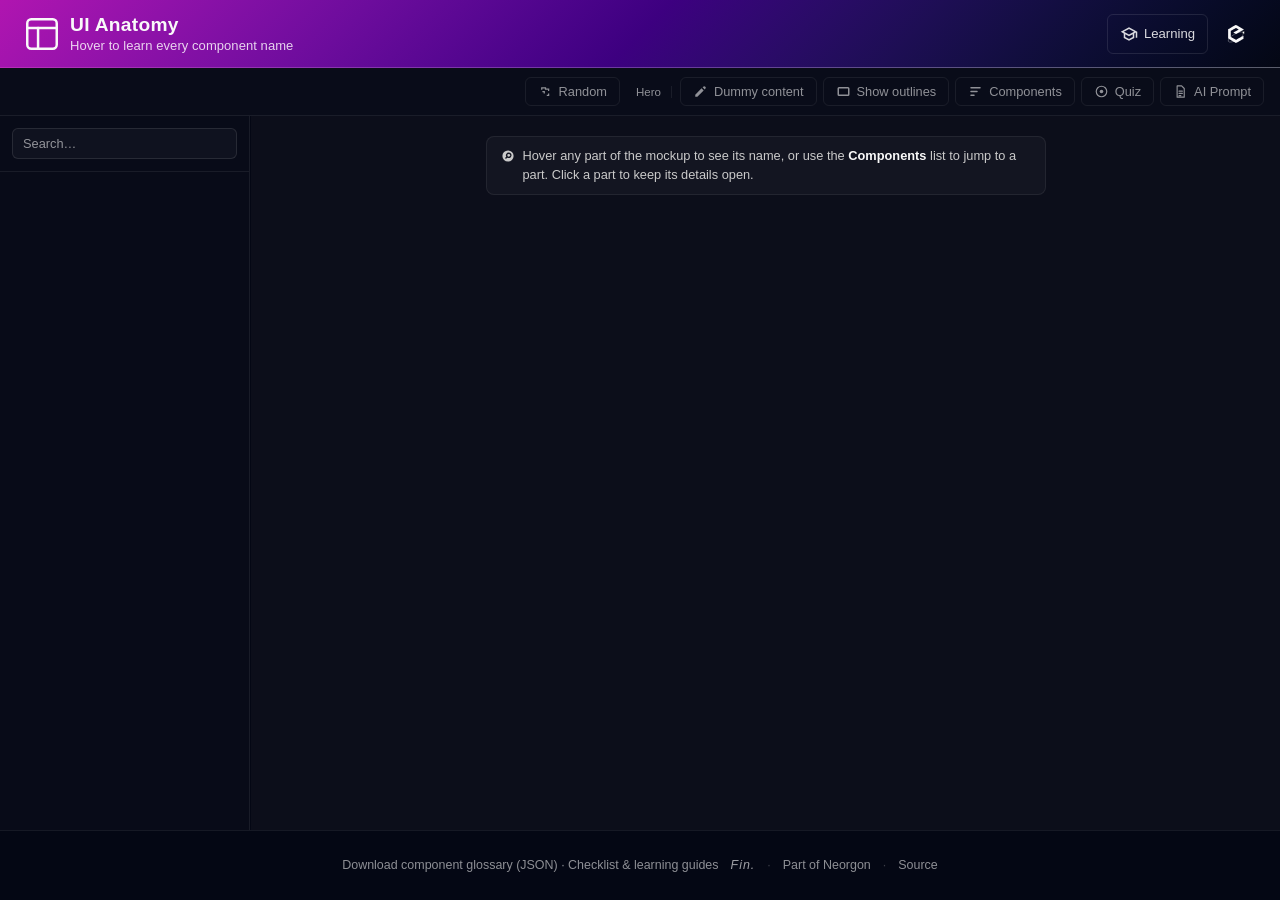
==== commit f79a985c: "feat(brand): hexagon favicon set and per-site header mark Every site now ships a generated seven-fil" ====
--- a/index.html
+++ b/index.html
@@ -3,6 +3,12 @@
 <head>
   <meta charset="UTF-8">
   <meta name="viewport" content="width=device-width, initial-scale=1.0">
+  <link rel="icon" type="image/svg+xml" href="/favicon.svg">
+  <link rel="icon" type="image/x-icon" href="/favicon.ico" sizes="16x16 32x32 48x48">
+  <link rel="apple-touch-icon" sizes="180x180" href="/apple-touch-icon.png">
+  <meta name="apple-mobile-web-app-title" content="UI Anatomy">
+  <link rel="manifest" href="/site.webmanifest">
+  <meta name="neo-mark" content="on">
   <meta http-equiv="Content-Security-Policy" content="default-src 'self'; base-uri 'self'; form-action 'self'; frame-ancestors 'none'; script-src 'self' 'unsafe-inline' https://esm.sh cdn.jsdelivr.net cdnjs.cloudflare.com https://challenges.cloudflare.com https://gc.zgo.at https://static.cloudflareinsights.com; style-src 'self' 'unsafe-inline' https://fonts.googleapis.com https://cdn.neorgon.org; font-src 'self' https://fonts.gstatic.com; img-src 'self' data: blob: https://*.convex.cloud https://img.clerk.com https://cdn.neorgon.org https://i.ytimg.com https://yt3.ggpht.com https://neorgon.goatcounter.com; connect-src 'self' https://*.convex.cloud https://*.clerk.accounts.dev https://*.accounts.dev https://clerk-telemetry.com https://api.clerk.com https://challenges.cloudflare.com https://*.workers.dev https://neorgon.goatcounter.com https://cloudflareinsights.com; frame-src 'self' https://challenges.cloudflare.com https://*.clerk.accounts.dev https://*.accounts.dev https://www.youtube.com https://www.youtube-nocookie.com; worker-src 'self' blob:">
   <meta name="referrer" content="strict-origin-when-cross-origin">
   <meta http-equiv="X-Content-Type-Options" content="nosniff">
@@ -23,7 +29,6 @@
   <meta property="og:image" content="https://uianatomy.neorgon.com/og-preview.jpg">
   <meta property="og:image:width" content="1200">
   <meta property="og:image:height" content="630">
-  <link rel="icon" type="image/x-icon" href="https://cdn.neorgon.org/v1.0.0/favicon.ico" />
   <!-- Neorgon Design Tokens (CDN) -->
   <link rel="stylesheet" href="https://cdn.neorgon.org/v1.0.0/styles/base.css">
   <script type="application/ld+json">
--- a/css/neorgon-header.css
+++ b/css/neorgon-header.css
@@ -371,8 +371,29 @@
   width: auto;
   flex-shrink: 0;
   display: block;
-  filter: brightness(0) invert(1);
   transition: transform .28s var(--header-ease, ease);
+}
+/* The raster fallback still needs forcing white; the injected vector must not
+   be filtered, because it already inherits the header's own text colour and
+   inverting it would undo exactly the thing it was swapped in to fix. */
+img.header-logo-img { filter: brightness(0) invert(1); }
+svg.header-logo-mark { fill: currentColor; width: auto; }
+/* A site that ships its own mark gets it as a mask over currentColor, so the
+   glyph follows the header's text colour exactly as the inline svg does. An
+   <img> could not: it paints its own pixels and ignores the cascade. */
+.header-logo-own {
+  /* Width tracks height rather than restating the token: .header-logo-img
+     already sets height, and it drops to --header-logo-h-mobile under 700px.
+     Pinning width to the desktop value gave a 36x28 box on a phone. */
+  aspect-ratio: 1;
+  width: auto;
+  background: currentColor;
+  /* The image itself is set inline by header.js, derived from the manifest
+     link, because a fleet site is served at its domain root and a kit showcase
+     is not. Only the parts that do not vary live here. */
+  -webkit-mask-position: center; mask-position: center;
+  -webkit-mask-size: contain;    mask-size: contain;
+  -webkit-mask-repeat: no-repeat; mask-repeat: no-repeat;
 }
 .header-logo-img:hover,
 .header-title-link:hover .header-logo-img { transform: scale(1.06) rotate(-4deg); }
@@ -617,13 +638,23 @@
   box-sizing: border-box;
   padding: 0;
   border-radius: 6px;
-  color: var(--header-icon-color, var(--header-text-dim));
+  /* Full strength, not --header-icon-color. The dim was meant as hierarchy and
+     did not read as one: .header-source carries no colour rule at all, so it
+     inherits the header's own #f9f9f9, and the home control sitting beside it
+     at 78% looked like a misconfiguration rather than a decision. The other
+     user of that token is the bordered theme toggle, which has a border to
+     carry its own weight; this one does not. */
+  color: var(--header-text);
   text-decoration: none;
   flex-shrink: 0;
   transition: color .18s var(--header-ease, ease),
               background .18s var(--header-ease, ease);
 }
-.header-home:hover { color: var(--header-text); background: var(--header-menu-hover); }
+/* --header-accent is the pink on the default palette and the skin's own accent
+   everywhere else, so the highlight stays on-brand without hardcoding magenta
+   into a control that ships to seven skins. */
+.header-home:hover,
+.header-home:focus-visible { color: var(--header-accent); background: var(--header-menu-hover); }
 .header-home svg {
   width: var(--header-icon-solid, 20px);
   height: var(--header-icon-solid, 20px);
@@ -641,13 +672,64 @@
   height: var(--header-icon, 22px);
 }
 .header-home .nh-orbit {
-  transform-origin: 12px 12px; /* viewBox centre — the planet */
+  transform-origin: 12px 12px; /* viewBox centre, for the legacy planet markup */
 }
 .header-home:hover .nh-orbit,
 .header-home:focus-visible .nh-orbit {
   animation: nh-orbit-lap 1.4s linear infinite;
 }
 @keyframes nh-orbit-lap { to { transform: rotate(360deg); } }
+
+/* ── Inclined orbit: the satellite passes in front of the mark and behind it ──
+   Two dots on one elliptical path, each shown for its own half of the lap. The
+   far one is drawn before the mark in document order, so the mark occludes it;
+   that occlusion IS the depth, and it costs nothing but paint order.
+
+   offset-path rather than a rotate: a rotation can only trace a circle, and
+   squashing it into an ellipse with scaleY would squash the satellite too,
+   because the counter-scale would have to sit inside the rotation. Where
+   offset-path is unsupported the dots simply rest at their authored cx/cy,
+   which is a still icon rather than a broken one.
+
+   The semi-major axis is capped by the viewBox: an inline svg clips to it, so
+   10.2 plus the 1.35 radius leaves 11.55 of the 12 available. */
+.header-home .nh-sat {
+  offset-rotate: 0deg;
+  /* The rim separates the satellite from the mark when it crosses it: without
+     one, a currentColor dot over a currentColor mark merges into the
+     silhouette and reads as a stray pixel rather than a moon.
+     --header-bg-end is the right hook because the rim's job is to look like
+     the background, so it vanishes over open header and shows only as a gap
+     against the mark. Measured caveat: every skin shipped today redefines
+     --header-bg-start and --header-bg-mid but leaves --header-bg-end at
+     #040714, so this resolves to one dark value everywhere right now. A skin
+     that ends light gets the rim right for free, but only if it sets that
+     token; one that ends light without setting it would show a dark ring. */
+  stroke: var(--header-bg-end, #040714);
+  stroke-width: .8;
+}
+.header-home .nh-sat-back { opacity: 0; }
+/* On hover the mark takes the accent, and currentColor would carry the
+   satellite with it: a pink dot on a pink mark is a dot you cannot find. It
+   holds the header's text colour instead, so the moon stays legible against
+   whatever the mark has become. */
+.header-home:hover .nh-sat,
+.header-home:focus-visible .nh-sat { fill: var(--header-text); }
+.header-home:hover .nh-sat-front,
+.header-home:focus-visible .nh-sat-front {
+  animation: nh-sat-lap 2.6s linear infinite, nh-sat-near 2.6s steps(1, end) infinite;
+}
+.header-home:hover .nh-sat-back,
+.header-home:focus-visible .nh-sat-back {
+  animation: nh-sat-lap 2.6s linear infinite, nh-sat-far 2.6s steps(1, end) infinite;
+}
+.header-home:hover .nh-sat,
+.header-home:focus-visible .nh-sat {
+  offset-path: path("M20.31 10.40 A9.6 3.4 -30 1 1 3.69 20.00 A9.6 3.4 -30 1 1 20.31 10.40");
+}
+@keyframes nh-sat-lap  { from { offset-distance: 0%; } to { offset-distance: 100%; } }
+@keyframes nh-sat-near { 0% { opacity: 1; } 50% { opacity: 0; } }
+@keyframes nh-sat-far  { 0% { opacity: 0; } 50% { opacity: 1; } }
 
 /* ── Overflow toggle (⋯) — injected by header.js ─────────────── */
 .header-overflow { position: relative; display: flex; }
@@ -851,7 +933,9 @@
   .header-logo-img:hover,
   .header-title-link:hover .header-logo-img { transform: none; }
   .header-home:hover .nh-orbit,
-  .header-home:focus-visible .nh-orbit { animation: none; }
+  .header-home:focus-visible .nh-orbit,
+  .header-home:hover .nh-sat,
+  .header-home:focus-visible .nh-sat { animation: none; }
   .header-menu.open { animation: none; }
   .header-overflow-toggle:active,
   .header-theme-toggle:active,
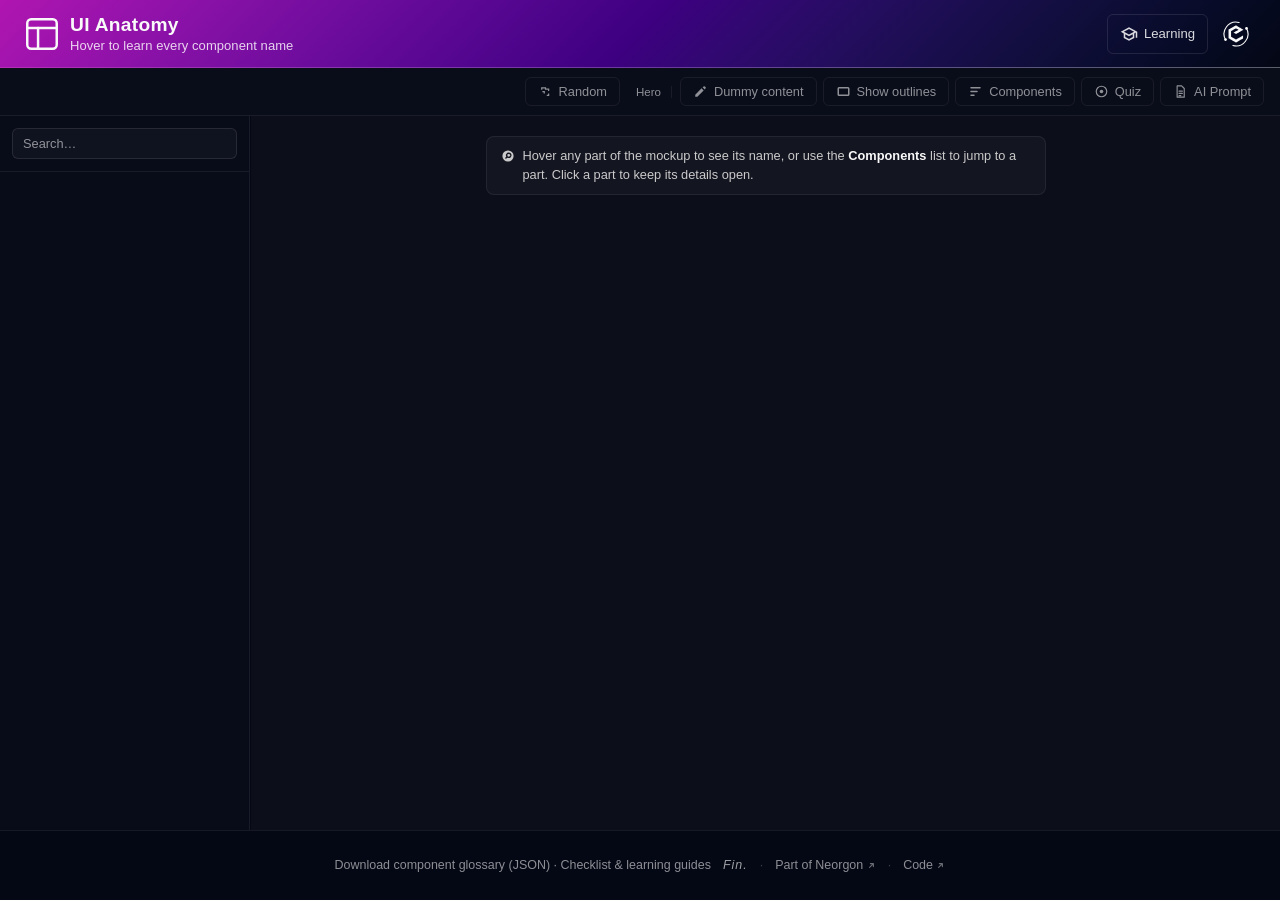
==== commit 45e454ee: "fix(csp): drop frame-ancestors from the meta CSP Browsers ignore frame-ancestors when it is delivere" ====
--- a/index.html
+++ b/index.html
@@ -9,7 +9,7 @@
   <meta name="apple-mobile-web-app-title" content="UI Anatomy">
   <link rel="manifest" href="/site.webmanifest">
   <meta name="neo-mark" content="on">
-  <meta http-equiv="Content-Security-Policy" content="default-src 'self'; base-uri 'self'; form-action 'self'; frame-ancestors 'none'; script-src 'self' 'unsafe-inline' https://esm.sh cdn.jsdelivr.net cdnjs.cloudflare.com https://challenges.cloudflare.com https://gc.zgo.at https://static.cloudflareinsights.com; style-src 'self' 'unsafe-inline' https://fonts.googleapis.com https://cdn.neorgon.org; font-src 'self' https://fonts.gstatic.com; img-src 'self' data: blob: https://*.convex.cloud https://img.clerk.com https://cdn.neorgon.org https://i.ytimg.com https://yt3.ggpht.com https://neorgon.goatcounter.com; connect-src 'self' https://*.convex.cloud https://*.clerk.accounts.dev https://*.accounts.dev https://clerk-telemetry.com https://api.clerk.com https://challenges.cloudflare.com https://*.workers.dev https://neorgon.goatcounter.com https://cloudflareinsights.com; frame-src 'self' https://challenges.cloudflare.com https://*.clerk.accounts.dev https://*.accounts.dev https://www.youtube.com https://www.youtube-nocookie.com; worker-src 'self' blob:">
+  <meta http-equiv="Content-Security-Policy" content="default-src 'self'; base-uri 'self'; form-action 'self'; script-src 'self' 'unsafe-inline' https://esm.sh cdn.jsdelivr.net cdnjs.cloudflare.com https://challenges.cloudflare.com https://gc.zgo.at https://static.cloudflareinsights.com; style-src 'self' 'unsafe-inline' https://fonts.googleapis.com https://cdn.neorgon.org; font-src 'self' https://fonts.gstatic.com; img-src 'self' data: blob: https://*.convex.cloud https://img.clerk.com https://cdn.neorgon.org https://i.ytimg.com https://yt3.ggpht.com https://neorgon.goatcounter.com; connect-src 'self' https://*.convex.cloud https://*.clerk.accounts.dev https://*.accounts.dev https://clerk-telemetry.com https://api.clerk.com https://challenges.cloudflare.com https://*.workers.dev https://neorgon.goatcounter.com https://cloudflareinsights.com; frame-src 'self' https://challenges.cloudflare.com https://*.clerk.accounts.dev https://*.accounts.dev https://www.youtube.com https://www.youtube-nocookie.com; worker-src 'self' blob:">
   <meta name="referrer" content="strict-origin-when-cross-origin">
   <meta http-equiv="X-Content-Type-Options" content="nosniff">
   <title>UI Anatomy | Learn design component names</title>
--- a/css/neorgon-header.css
+++ b/css/neorgon-header.css
@@ -668,8 +668,12 @@
    on hover or keyboard focus the rocket does laps, smoke trailing.
    Stroked glyph, so it sizes with --header-icon, not the solid token. */
 .header-home svg.nh-hub-icon {
-  width: var(--header-icon, 22px);
-  height: var(--header-icon, 22px);
+  /* Deliberately larger than --header-icon: the galaxy's arms occupy the outer
+     ring, so at 22px the MARK fell to 14px against 18px for the neighbouring
+     control. 26px puts it back at 18px, measured, while the arms still land
+     inside the 40px box. */
+  width: var(--header-hub-icon, 26px);
+  height: var(--header-hub-icon, 26px);
 }
 .header-home .nh-orbit {
   transform-origin: 12px 12px; /* viewBox centre, for the legacy planet markup */
@@ -680,56 +684,11 @@
 }
 @keyframes nh-orbit-lap { to { transform: rotate(360deg); } }
 
-/* ── Inclined orbit: the satellite passes in front of the mark and behind it ──
-   Two dots on one elliptical path, each shown for its own half of the lap. The
-   far one is drawn before the mark in document order, so the mark occludes it;
-   that occlusion IS the depth, and it costs nothing but paint order.
-
-   offset-path rather than a rotate: a rotation can only trace a circle, and
-   squashing it into an ellipse with scaleY would squash the satellite too,
-   because the counter-scale would have to sit inside the rotation. Where
-   offset-path is unsupported the dots simply rest at their authored cx/cy,
-   which is a still icon rather than a broken one.
-
-   The semi-major axis is capped by the viewBox: an inline svg clips to it, so
-   10.2 plus the 1.35 radius leaves 11.55 of the 12 available. */
-.header-home .nh-sat {
-  offset-rotate: 0deg;
-  /* The rim separates the satellite from the mark when it crosses it: without
-     one, a currentColor dot over a currentColor mark merges into the
-     silhouette and reads as a stray pixel rather than a moon.
-     --header-bg-end is the right hook because the rim's job is to look like
-     the background, so it vanishes over open header and shows only as a gap
-     against the mark. Measured caveat: every skin shipped today redefines
-     --header-bg-start and --header-bg-mid but leaves --header-bg-end at
-     #040714, so this resolves to one dark value everywhere right now. A skin
-     that ends light gets the rim right for free, but only if it sets that
-     token; one that ends light without setting it would show a dark ring. */
-  stroke: var(--header-bg-end, #040714);
-  stroke-width: .8;
-}
-.header-home .nh-sat-back { opacity: 0; }
-/* On hover the mark takes the accent, and currentColor would carry the
-   satellite with it: a pink dot on a pink mark is a dot you cannot find. It
-   holds the header's text colour instead, so the moon stays legible against
-   whatever the mark has become. */
-.header-home:hover .nh-sat,
-.header-home:focus-visible .nh-sat { fill: var(--header-text); }
-.header-home:hover .nh-sat-front,
-.header-home:focus-visible .nh-sat-front {
-  animation: nh-sat-lap 2.6s linear infinite, nh-sat-near 2.6s steps(1, end) infinite;
-}
-.header-home:hover .nh-sat-back,
-.header-home:focus-visible .nh-sat-back {
-  animation: nh-sat-lap 2.6s linear infinite, nh-sat-far 2.6s steps(1, end) infinite;
-}
-.header-home:hover .nh-sat,
-.header-home:focus-visible .nh-sat {
-  offset-path: path("M20.31 10.40 A9.6 3.4 -30 1 1 3.69 20.00 A9.6 3.4 -30 1 1 20.31 10.40");
-}
-@keyframes nh-sat-lap  { from { offset-distance: 0%; } to { offset-distance: 100%; } }
-@keyframes nh-sat-near { 0% { opacity: 1; } 50% { opacity: 0; } }
-@keyframes nh-sat-far  { 0% { opacity: 0; } 50% { opacity: 1; } }
+/* The galaxy turns as one rigid body on hover, so a plain rotate does it.
+   This replaced an offset-path satellite on an inclined ellipse: that needed a
+   front/back pair kept in sync and a semi-major axis capped so the dot did not
+   clip the viewBox, and none of it is needed once the arms sit outside the
+   mark instead of crossing it. */
 
 /* ── Overflow toggle (⋯) — injected by header.js ─────────────── */
 .header-overflow { position: relative; display: flex; }
@@ -933,9 +892,7 @@
   .header-logo-img:hover,
   .header-title-link:hover .header-logo-img { transform: none; }
   .header-home:hover .nh-orbit,
-  .header-home:focus-visible .nh-orbit,
-  .header-home:hover .nh-sat,
-  .header-home:focus-visible .nh-sat { animation: none; }
+  .header-home:focus-visible .nh-orbit { animation: none; }
   .header-menu.open { animation: none; }
   .header-overflow-toggle:active,
   .header-theme-toggle:active,
--- a/css/neorgon-footer.css
+++ b/css/neorgon-footer.css
@@ -533,3 +533,9 @@
     word-break: break-all;
   }
 }
+
+/* The outbound arrow on a footer link. Sized in em so it tracks the label at
+   whatever size a site's footer runs, and nudged up off the baseline because a
+   45-degree arrow reads low when it is optically centred. */
+.neo-footer-out { display: inline-block; vertical-align: -0.05em; margin-left: 0.28em; width: 0.72em; height: 0.72em; opacity: 0.75; }
+.neo-footer a:hover .neo-footer-out, .neo-footer a:focus-visible .neo-footer-out { opacity: 1; }
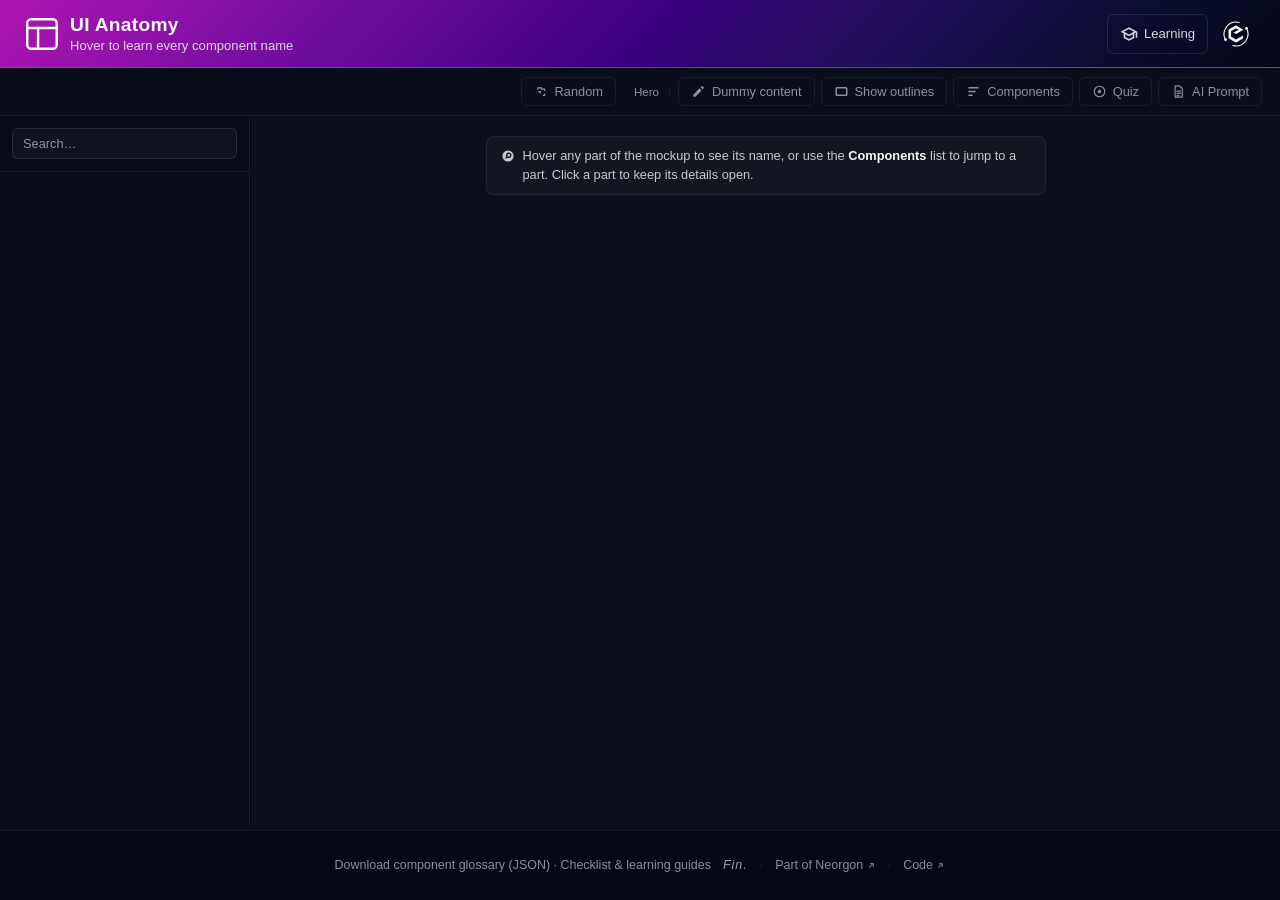
==== commit f463c46f: "fix(layout): Keep the toggle row inside a phone's width The toggle row was a nowrap flex item that c" ====
--- a/index.html
+++ b/index.html
@@ -9,9 +9,8 @@
   <meta name="apple-mobile-web-app-title" content="UI Anatomy">
   <link rel="manifest" href="/site.webmanifest">
   <meta name="neo-mark" content="on">
-  <meta http-equiv="Content-Security-Policy" content="default-src 'self'; base-uri 'self'; form-action 'self'; script-src 'self' 'unsafe-inline' https://esm.sh cdn.jsdelivr.net cdnjs.cloudflare.com https://challenges.cloudflare.com https://gc.zgo.at https://static.cloudflareinsights.com; style-src 'self' 'unsafe-inline' https://fonts.googleapis.com https://cdn.neorgon.org; font-src 'self' https://fonts.gstatic.com; img-src 'self' data: blob: https://*.convex.cloud https://img.clerk.com https://cdn.neorgon.org https://i.ytimg.com https://yt3.ggpht.com https://neorgon.goatcounter.com; connect-src 'self' https://*.convex.cloud https://*.clerk.accounts.dev https://*.accounts.dev https://clerk-telemetry.com https://api.clerk.com https://challenges.cloudflare.com https://*.workers.dev https://neorgon.goatcounter.com https://cloudflareinsights.com; frame-src 'self' https://challenges.cloudflare.com https://*.clerk.accounts.dev https://*.accounts.dev https://www.youtube.com https://www.youtube-nocookie.com; worker-src 'self' blob:">
+  <meta http-equiv="Content-Security-Policy" content="default-src 'self'; base-uri 'self'; form-action 'self'; script-src 'self' 'unsafe-inline' https://esm.sh cdn.jsdelivr.net cdnjs.cloudflare.com https://challenges.cloudflare.com https://gc.zgo.at https://static.cloudflareinsights.com; style-src 'self' 'unsafe-inline' https://fonts.googleapis.com https://cdn.neorgon.org; font-src 'self' https://fonts.gstatic.com; img-src 'self' data: blob: https://*.convex.cloud https://img.clerk.com https://cdn.neorgon.org https://i.ytimg.com https://yt3.ggpht.com https://neorgon.goatcounter.com; connect-src 'self' https://*.convex.cloud https://clerk.neorgon.com https://accounts.neorgon.com https://clerk-telemetry.com https://api.clerk.com https://challenges.cloudflare.com https://*.workers.dev https://neorgon.goatcounter.com https://cloudflareinsights.com; frame-src 'self' https://challenges.cloudflare.com https://clerk.neorgon.com https://accounts.neorgon.com https://www.youtube.com https://www.youtube-nocookie.com; worker-src 'self' blob:">
   <meta name="referrer" content="strict-origin-when-cross-origin">
-  <meta http-equiv="X-Content-Type-Options" content="nosniff">
   <title>UI Anatomy | Learn design component names</title>
   <meta name="description" content="Hover any part of a website wireframe to learn its component name. Know what to call things when prompting AI design tools">
   <meta property="og:title" content="UI Anatomy: Learn design component names">
@@ -81,14 +80,13 @@
         </a>
       </div>
       <a class="header-home" href="https://neorgon.com/" title="neorgon.com" aria-label="Neorgon home">
-        <svg class="nh-hub-icon" viewBox="0 0 24 24" fill="none" stroke="currentColor" stroke-width="1.5" stroke-linecap="round" stroke-linejoin="round" xmlns="http://www.w3.org/2000/svg" aria-hidden="true">
-          <circle cx="12" cy="12" r="4.4"/>
-          <ellipse cx="12" cy="12" rx="8.4" ry="3" transform="rotate(-18 12 12)"/>
+        <svg class="nh-hub-icon" viewBox="0 0 24 24" fill="none" xmlns="http://www.w3.org/2000/svg" aria-hidden="true">
+          <path d="M12 4.4 18.58 8.2 18.58 15.8 12 19.6 5.42 15.8 5.42 8.2Z" fill="currentColor" stroke="none"/>
           <g class="nh-orbit">
-            <path d="M17.5 4.2 14.2 2.7l.9 1.4-.6 1.1z" fill="currentColor" stroke="none"/>
-            <circle cx="12.6" cy="3" r=".7" fill="currentColor" stroke="none" opacity=".55"/>
-            <circle cx="11.1" cy="3.3" r=".55" fill="currentColor" stroke="none" opacity=".35"/>
-            <circle cx="9.8" cy="3.7" r=".4" fill="currentColor" stroke="none" opacity=".2"/>
+            <path d="M2.47 17.50 A11.0 11.0 0 0 1 14.85 1.37" fill="none" stroke="currentColor" stroke-width="1.05" stroke-linecap="round"/>
+            <path d="M21.53 6.50 A11.0 11.0 0 0 1 9.15 22.63" fill="none" stroke="currentColor" stroke-width="1.05" stroke-linecap="round"/>
+            <circle cx="21.71" cy="6.84" r="1.25" fill="currentColor"/>
+            <circle cx="2.29" cy="17.16" r="1.25" fill="currentColor"/>
           </g>
         </svg>
       </a>
@@ -152,7 +150,8 @@
       <div class="mockup-area" id="mockupArea" role="region" aria-label="Wireframe mockup" aria-describedby="mockupHint">
         <p class="mockup-hint" id="mockupHint">
           <svg viewBox="0 0 20 20" fill="currentColor" width="14" height="14" aria-hidden="true"><path d="M9 9a2 2 0 114 0 2 2 0 01-4 0z"/><path fill-rule="evenodd" d="M10 18a8 8 0 100-16 8 8 0 000 16zm1-13a4 4 0 00-3.446 6.032l-1.261 1.26a1 1 0 101.414 1.415l1.261-1.261A4 4 0 1011 5z" clip-rule="evenodd"/></svg>
-          <span>Hover any part of the mockup to see its name, or use the <strong>Components</strong> list to jump to a part. Click a part to keep its details open.</span>
+          <span class="hint-fine">Hover any part of the mockup to see its name, or use the <strong>Components</strong> list to jump to a part. Click a part to keep its details open.</span>
+          <span class="hint-touch">Tap any part of the mockup to see its name and details.</span>
         </p>
         <div class="mockup-frame" id="mockupFrame"></div>
       </div>
--- a/css/style.css
+++ b/css/style.css
@@ -176,7 +176,26 @@
   color: var(--text-secondary);
 }
 
-.controls-right { display: flex; align-items: center; gap: 6px; flex-shrink: 0; }
+/* One row of toggles. When the bar is narrower than the row (phones, narrow
+   windows), the row scrolls on its own instead of widening the page; the
+   padding keeps focus rings inside the scroller. */
+.controls-right {
+  display: flex; align-items: center; gap: 6px; flex-shrink: 0;
+  min-width: 0; max-width: 100%;
+  overflow-x: auto; scrollbar-width: thin;
+  padding: 4px 2px;
+}
+@media (max-width: 860px) {
+  .controls-right {
+    padding-inline-end: 24px;
+    -webkit-mask-image: linear-gradient(to right, #000 calc(100% - 24px), transparent);
+    mask-image: linear-gradient(to right, #000 calc(100% - 24px), transparent);
+  }
+}
+/* The component list is never shown at 768px and below, so its toggle goes too. */
+@media (max-width: 768px) {
+  #browserToggle { display: none; }
+}
 .ctrl-btn {
   display: flex; align-items: center; gap: 6px;
   padding: 6px 12px; border-radius: var(--radius-sm);
@@ -365,6 +384,12 @@
 }
 .mockup-hint svg { flex-shrink: 0; margin-top: 2px; }
 .mockup-hint strong { color: var(--text-primary); font-weight: 600; }
+/* Touch wording under a coarse pointer: no hover there, and no list on a phone. */
+.mockup-hint .hint-touch { display: none; }
+@media (pointer: coarse) {
+  .mockup-hint .hint-fine { display: none; }
+  .mockup-hint .hint-touch { display: inline; }
+}
 
 .mockup-frame {
   background: #ffffff;
@@ -836,6 +861,10 @@
 .hero-bg-swatch:focus-visible {
   outline: 2px solid var(--accent-bright);
   outline-offset: 2px;
+}
+/* 24px targets for a finger. */
+@media (pointer: coarse) {
+  .hero-bg-swatch { width: 24px; height: 24px; }
 }
 
 @media (prefers-reduced-motion: reduce) {
@@ -1083,7 +1112,7 @@
 }
 
 @media (prefers-reduced-motion: reduce) {
-  *, *::before, *::after { animation-duration: 0.01ms !important; transition-duration: 0.01ms !important; }
+  *, *::before, *::after { animation-duration: 0.01ms !important; transition: none !important; }
 }
 
 /* ── Common Mistakes Layout ─────────────────────────────────────────────────── */
--- a/css/neorgon-header.css
+++ b/css/neorgon-header.css
@@ -108,6 +108,22 @@
       sites. Do not raise the specificity here without raising it
       there too, or skinned sites will silently sit out the season.
 
+   3. The Footer Kit's pieces (.neo-footer, and .neo-top and .neo-modal,
+      which it appends to <body>) and the Beacon link sit outside
+      .header-bar, so a skin declared only on the bar never reaches
+      their focus rings and borders (queue #156). Every skin rule
+      therefore names them too, behind `:has()` on <html>. That item is
+      wrapped in `:is()` because :is() forgives a selector it cannot
+      parse: a browser without :has() drops that one item, not the
+      whole rule and with it the header's own skin. `:where()` inside
+      :has() keeps it at (0,2,1), under an armed season's (0,3,2)
+      pieces rule in season.css. The footer and beacon resolve the
+      tokens on those pieces; see "Header-derived tokens" in footer.css.
+
+   Each skin also sets --header-focus, a near-white in its own hue, so
+   the header's focus rings and the Beacon's stop being the default's
+   pink on a skinned site.
+
    Each skin re-tunes the edge ramp and control border for its own
    surface — those defaults are calibrated to the magenta gradient
    and are wrong on a black bar.
@@ -115,7 +131,9 @@
 
 /* ink — near-black neutral. The default choice for a site whose
    palette the magenta gradient fights. */
-html:not([data-theme]) .header-bar[data-header-skin="ink"] {
+html:not([data-theme]) .header-bar[data-header-skin="ink"],
+:is(html:not([data-theme]):has(:where(.header-bar[data-header-skin="ink"])) :is(.neo-footer, .neo-top, .neo-modal, .neo-beacon-link)) {
+  --header-focus: oklch(0.97 0.01 255);
   --header-bg-start: #14161c;
   --header-bg-mid: #0b0d12;
   --header-bg-end: #050609;
@@ -137,7 +155,9 @@
 
 /* carbon — flat true black, no gradient. The most restrained option;
    the hairline does all the separating. */
-html:not([data-theme]) .header-bar[data-header-skin="carbon"] {
+html:not([data-theme]) .header-bar[data-header-skin="carbon"],
+:is(html:not([data-theme]):has(:where(.header-bar[data-header-skin="carbon"])) :is(.neo-footer, .neo-top, .neo-modal, .neo-beacon-link)) {
+  --header-focus: oklch(0.97 0 0);
   --header-bg-start: #08080a;
   --header-bg-mid: #08080a;
   --header-bg-end: #08080a;
@@ -157,7 +177,9 @@
 
 /* brass — warm dark, tuned to incident-runbook's #b8935f / #d8b280
    accents and its #040714 page background. */
-html:not([data-theme]) .header-bar[data-header-skin="brass"] {
+html:not([data-theme]) .header-bar[data-header-skin="brass"],
+:is(html:not([data-theme]):has(:where(.header-bar[data-header-skin="brass"])) :is(.neo-footer, .neo-top, .neo-modal, .neo-beacon-link)) {
+  --header-focus: oklch(0.97 0.02 75);
   --header-bg-start: #2a2114;
   --header-bg-mid: #16120c;
   --header-bg-end: #040714;
@@ -176,7 +198,9 @@
 }
 
 /* slate — cool blue-grey. Neutral without going fully black. */
-html:not([data-theme]) .header-bar[data-header-skin="slate"] {
+html:not([data-theme]) .header-bar[data-header-skin="slate"],
+:is(html:not([data-theme]):has(:where(.header-bar[data-header-skin="slate"])) :is(.neo-footer, .neo-top, .neo-modal, .neo-beacon-link)) {
+  --header-focus: oklch(0.97 0.02 230);
   --header-bg-start: #33415a;
   --header-bg-mid: #1e293b;
   --header-bg-end: #0b1120;
@@ -195,7 +219,9 @@
 }
 
 /* aurora — deep teal into cyan. For data/monitoring surfaces. */
-html:not([data-theme]) .header-bar[data-header-skin="aurora"] {
+html:not([data-theme]) .header-bar[data-header-skin="aurora"],
+:is(html:not([data-theme]):has(:where(.header-bar[data-header-skin="aurora"])) :is(.neo-footer, .neo-top, .neo-modal, .neo-beacon-link)) {
+  --header-focus: oklch(0.97 0.02 205);
   --header-bg-start: #0e7490;
   --header-bg-mid: #0a3d4d;
   --header-bg-end: #040714;
@@ -215,7 +241,9 @@
 
 /* ember — warm amber into rust. For alert/ops surfaces that want
    warmth without reading as the danger theme. */
-html:not([data-theme]) .header-bar[data-header-skin="ember"] {
+html:not([data-theme]) .header-bar[data-header-skin="ember"],
+:is(html:not([data-theme]):has(:where(.header-bar[data-header-skin="ember"])) :is(.neo-footer, .neo-top, .neo-modal, .neo-beacon-link)) {
+  --header-focus: oklch(0.97 0.02 85);
   --header-bg-start: #9a3412;
   --header-bg-mid: #4a1608;
   --header-bg-end: #040714;
@@ -236,7 +264,9 @@
 /* jade — clinical emerald. Tuned to headpain-site's #059669 / #10b981
    accents on its #040714 page. For calm medical/health surfaces where
    both the magenta default and ember's warning-warmth read wrong. */
-html:not([data-theme]) .header-bar[data-header-skin="jade"] {
+html:not([data-theme]) .header-bar[data-header-skin="jade"],
+:is(html:not([data-theme]):has(:where(.header-bar[data-header-skin="jade"])) :is(.neo-footer, .neo-top, .neo-modal, .neo-beacon-link)) {
+  --header-focus: oklch(0.97 0.02 165);
   --header-bg-start: #065f46;
   --header-bg-mid: #043b2c;
   --header-bg-end: #040714;
@@ -264,7 +294,9 @@
    In the site's own css/style.css, copy this selector EXACTLY — the
    scoping and the specificity are the whole contract:
 
-     html:not([data-theme]) .header-bar[data-header-skin="custom"] {
+     html:not([data-theme]) .header-bar[data-header-skin="custom"],
+     html:not([data-theme]) :is(.neo-footer, .neo-top, .neo-modal, .neo-beacon-link) {
+       --header-focus: …;
        --header-bg-start: …;  --header-bg-mid: …;  --header-bg-end: …;
        --header-accent: …;    --header-text: …;    --header-text-dim: …;
        --header-icon-color: …; --header-border: …; --header-border-strong: …;
@@ -279,6 +311,12 @@
        kit default, below an armed season's (0,4,2) skin variant. A
        bare `.header-bar { --header-bg-start: … }` is only (0,1,0)
        and the kit's own defaults would beat it.
+     · The second line hands the same tokens to the Footer Kit's
+       pieces and the Beacon link, which sit outside the bar. Without
+       it the footer's focus rings stay the kit's magenta (queue #156).
+       It is (0,2,1), below an armed season's (0,3,2) pieces rule, so
+       a season still re-skins the footer. A site that only skins a
+       page with no footer can leave it out.
    Set only the three gradient stops if that is all that clashes; the
    bar re-composes --header-bg from them (see .header-bar below).
    Only the three stops + accent are usually enough — but re-tune the
@@ -377,7 +415,7 @@
    be filtered, because it already inherits the header's own text colour and
    inverting it would undo exactly the thing it was swapped in to fix. */
 img.header-logo-img { filter: brightness(0) invert(1); }
-svg.header-logo-mark { fill: currentColor; width: auto; }
+svg.header-logo-mark { color: var(--header-text); fill: currentColor; width: auto; }
 /* A site that ships its own mark gets it as a mask over currentColor, so the
    glyph follows the header's text colour exactly as the inline svg does. An
    <img> could not: it paints its own pixels and ignores the cascade. */
@@ -387,6 +425,16 @@
      Pinning width to the desktop value gave a 36x28 box on a phone. */
   aspect-ratio: 1;
   width: auto;
+  /* Declared, not inherited. `background: currentColor` resolves against
+     whatever the ancestor set, and the logo is always inside an <a>: on a site
+     whose logo anchor carries no class, that ancestor is an unstyled link and
+     currentColor is the UA's #0000EE. The mark then paints link-blue, silently,
+     because nothing in the page is wrong enough to throw. Every fleet site
+     happens to wrap the logo in .header-title-link (which the kit gives
+     color: inherit), so this only surfaced when ops-console adopted the kit
+     with a bare <a>. Stating the colour here makes the mask independent of the
+     markup around it, which is the contract the rest of the kit already keeps. */
+  color: var(--header-text);
   background: currentColor;
   /* The image itself is set inline by header.js, derived from the manifest
      link, because a fleet site is served at its domain root and a kit showcase
@@ -661,11 +709,14 @@
   display: block;
 }
 
-/* ── Hub glyph: inclined planet + orbiting rocket ────────────────
-   .header-home now carries the kit's planet SVG (markup contract in
-   the README) — the one header link to neorgon.com, tooltip
-   "neorgon.com". Idle it is a still planet with the rocket parked;
-   on hover or keyboard focus the rocket does laps, smoke trailing.
+/* ── Hub glyph: the Energon mark at the centre of a galaxy ───────
+   .header-home is the one header link to neorgon.com, tooltip
+   "neorgon.com". The page stamps a placeholder SVG (markup contract
+   in the README) and upgradeHome() replaces it on init with the mark
+   at scale(0.72) inside a <g class="nh-orbit"> of two arcs and two
+   dots. Idle the whole thing is still; on hover or keyboard focus the
+   orbit group turns as one rigid body while the mark stays upright,
+   because a rotating letterform is unreadable.
    Stroked glyph, so it sizes with --header-icon, not the solid token. */
 .header-home svg.nh-hub-icon {
   /* Deliberately larger than --header-icon: the galaxy's arms occupy the outer
--- a/css/neorgon-themes.css
+++ b/css/neorgon-themes.css
@@ -56,6 +56,7 @@
   --header-bg-end: #052e16;
   --header-glass: rgba(5, 46, 22, .45);
   --header-accent: #fbbf24;
+  --header-focus: oklch(0.97 0.02 85);  /* near-white in the theme's hue: header and Beacon focus rings */
   --header-border: rgba(251, 191, 36, .25);
   --header-border-strong: rgba(251, 191, 36, .45);
   --header-text: #fefce8;
@@ -91,6 +92,7 @@
   --header-bg-end: #020617;
   --header-glass: rgba(30, 27, 75, .45);
   --header-accent: #fcd34d;
+  --header-focus: oklch(0.97 0.02 90);
   --header-border: rgba(252, 211, 77, .24);
   --header-border-strong: rgba(252, 211, 77, .45);
   --header-text: #f5f3ff;
@@ -130,6 +132,7 @@
   --header-bg-end: #0c0a09;
   --header-glass: rgba(28, 25, 23, .5);
   --header-accent: #f97316;
+  --header-focus: oklch(0.97 0.02 55);
   --header-border: rgba(249, 115, 22, .22);
   --header-border-strong: rgba(249, 115, 22, .45);
   --header-text: #fff7ed;
@@ -165,6 +168,7 @@
   --header-bg-end: #000000;
   --header-glass: rgba(0, 12, 0, .45);
   --header-accent: #00ff41;
+  --header-focus: oklch(0.97 0.02 145);
   --header-border: rgba(0, 255, 65, .18);
   --header-border-strong: rgba(0, 255, 65, .4);
   --header-text: #ccffcc;
@@ -206,6 +210,7 @@
   --header-bg-end: #070c14;
   --header-glass: rgba(12, 20, 32, .5);
   --header-accent: #7dd3fc;
+  --header-focus: oklch(0.97 0.02 230);
   --header-border: rgba(125, 211, 252, .2);
   --header-border-strong: rgba(125, 211, 252, .38);
   --header-text: #f0f9ff;
@@ -241,6 +246,7 @@
   --header-bg-end: #140a14;
   --header-glass: rgba(40, 20, 36, .45);
   --header-accent: #fbcfe8;
+  --header-focus: oklch(0.97 0.02 350);
   --header-border: rgba(251, 207, 232, .22);
   --header-border-strong: rgba(251, 207, 232, .4);
   --header-text: #fff1f6;
@@ -271,6 +277,7 @@
   --header-bg-end: #0c0a0a;
   --header-glass: rgba(69, 10, 10, .45);
   --header-accent: #f59e0b;
+  --header-focus: oklch(0.97 0.02 75);
   --header-border: rgba(245, 158, 11, .25);
   --header-border-strong: rgba(245, 158, 11, .45);
   --header-text: #fef2f2;
--- a/css/neorgon-footer.css
+++ b/css/neorgon-footer.css
@@ -21,19 +21,48 @@
   --footer-line: 1.7;
   --footer-target: 24px;
 
-  /* Palette — inherits the header theme tokens so ?theme=matrix and the
-     fleet-wide season.css re-skin the footer too. Fallbacks keep the kit
-     usable on a page that never loads the header kit. */
+  /* Palette. --footer-bg, --footer-text, --footer-text-strong and
+     --footer-surface are plain defaults. The four that follow the header
+     (--footer-accent, --footer-border, --footer-border-strong,
+     --footer-hover) are deliberately NOT declared here: see "Header-derived
+     tokens" just below. A site still sets any of them, anywhere, to win. */
   --footer-bg: transparent;
-  --footer-border: var(--header-border, rgba(255, 255, 255, .07));
-  --footer-border-strong: var(--header-border-strong, rgba(255, 255, 255, .22));
   --footer-text: var(--text-muted, rgba(255, 255, 255, .55));
   --footer-text-strong: var(--text-secondary, #cacaca);
-  --footer-accent: var(--header-accent, #e879f9);
   --footer-surface: var(--surface-1, rgba(255, 255, 255, .03));
-  --footer-hover: var(--header-menu-hover, rgba(255, 255, 255, .08));
 
   --footer-z-top: 150; /* back-to-top: above content, below header (200) and modals (400) */
+
+  /* Back-to-top geometry. Phones get 14px and 38px. The gap is what the
+     button keeps above the footer once the footer scrolls into view (see
+     "Riding above the footer" at .neo-top). */
+  --footer-top-size: 40px;
+  --footer-top-inset: 20px;
+  --footer-top-gap: 8px;
+}
+
+/* ── Header-derived tokens ────────────────────────────────────
+   The accent, borders and hover follow the header: ?theme=, a named
+   header skin (data-header-skin) and an armed CDN season. Themes declare
+   on <html>, but skins and seasons declare on .header-bar, which the
+   footer does not sit inside, so the header kit (header.css) and
+   season.css hand the same --header-* tokens to these pieces as well:
+   .neo-footer, .neo-top, .neo-modal (the last two are appended to <body>).
+
+   That only helps if the tokens are resolved HERE, on the pieces. A
+   custom property's var() is resolved where it is declared, so the old
+   `:root { --footer-accent: var(--header-accent) }` baked in the root's
+   magenta and every footer focus ring on a slate or jade site stayed
+   magenta (queue #156). The --_footer-* names are private: read them,
+   never set them. A site's own --footer-accent, on :root, body or the
+   footer itself, still comes first. */
+.neo-footer,
+.neo-top,
+.neo-modal {
+  --_footer-accent: var(--footer-accent, var(--header-accent, #e879f9));
+  --_footer-border: var(--footer-border, var(--header-border, rgba(255, 255, 255, .07)));
+  --_footer-border-strong: var(--footer-border-strong, var(--header-border-strong, rgba(255, 255, 255, .22)));
+  --_footer-hover: var(--footer-hover, var(--header-menu-hover, rgba(255, 255, 255, .08)));
 }
 
 /* ── Always-at-the-bottom ─────────────────────────────────────
@@ -86,9 +115,12 @@
   padding: var(--footer-pad-block) var(--space-6, 24px);
   padding-bottom: calc(var(--footer-pad-block) + env(safe-area-inset-bottom, 0px));
   background: var(--footer-bg);
-  border-top: 1px solid var(--footer-border);
+  border-top: 1px solid var(--_footer-border);
   color: var(--footer-text);
-  font-size: .78rem;
+  /* Every size in this file is floored at 12px: reading text under it failed
+     the fleet's type floor (queue #154). max() keeps the rem scaling for a
+     site whose root runs larger, and only lifts one whose root runs small. */
+  font-size: max(12px, .78rem);
   line-height: var(--footer-line);
   text-align: center;
 }
@@ -112,7 +144,7 @@
 }
 .neo-footer a:hover,
 .neo-footer a:focus-visible { color: var(--footer-text-strong); text-decoration: underline; }
-.neo-footer a:focus-visible { outline: 2px solid var(--footer-accent); outline-offset: 3px; }
+.neo-footer a:focus-visible { outline: 2px solid var(--_footer-accent); outline-offset: 3px; }
 
 /* ── Meta bar (built by footer.js) ────────────────────────────── */
 .neo-footer-bar {
@@ -173,7 +205,7 @@
 .neo-footer-stamp {
   font-family: ui-monospace, SFMono-Regular, "SF Mono", Menlo, monospace;
   font-variant-numeric: tabular-nums;
-  font-size: .95em;
+  font-size: max(12px, .95em);
   opacity: .8;
 }
 
@@ -202,7 +234,7 @@
 .neo-footer[data-footer-mode="app"] {
   padding-top: var(--footer-pad-block-app);
   padding-bottom: calc(var(--footer-pad-block-app) + env(safe-area-inset-bottom, 0px));
-  font-size: .72rem;
+  font-size: max(12px, .75rem);
   background: var(--footer-surface);
 }
 .neo-footer[data-footer-mode="app"] .neo-footer-inner,
@@ -253,7 +285,7 @@
 .neo-footer-col h2,
 .neo-footer-col h3 {
   margin: 0 0 2px;
-  font-size: .72rem;
+  font-size: max(12px, .75rem);
   font-weight: 600;
   letter-spacing: .08em;
   text-transform: uppercase;
@@ -265,7 +297,7 @@
   justify-content: space-between;
   margin-top: 28px;
   padding-top: 18px;
-  border-top: 1px solid var(--footer-border);
+  border-top: 1px solid var(--_footer-border);
 }
 
 /* ── Theme switcher (opt-in: <meta name="neo-theme-switcher" content="footer">) */
@@ -276,7 +308,7 @@
   gap: 6px;
   height: var(--footer-control-h);
   padding: 0 10px;
-  border: 1px solid var(--footer-border);
+  border: 1px solid var(--_footer-border);
   border-radius: 999px;
   background: transparent;
   color: var(--footer-text);
@@ -287,8 +319,8 @@
 .neo-footer-theme-toggle:hover,
 .neo-footer-theme-toggle[aria-expanded="true"] {
   color: var(--footer-text-strong);
-  border-color: var(--footer-border-strong);
-  background: var(--footer-hover);
+  border-color: var(--_footer-border-strong);
+  background: var(--_footer-hover);
 }
 .neo-footer-theme-toggle svg { width: 15px; height: 15px; display: block; }
 
@@ -301,7 +333,7 @@
   padding: 6px;
   list-style: none;
   background: var(--header-menu-bg, #10142a);
-  border: 1px solid var(--footer-border-strong);
+  border: 1px solid var(--_footer-border-strong);
   border-radius: 10px;
   box-shadow: 0 -10px 30px rgba(0, 0, 0, .5);
   display: none;
@@ -325,7 +357,7 @@
   cursor: pointer;
 }
 .neo-footer-menu button:hover,
-.neo-footer-menu button:focus-visible { background: var(--footer-hover); outline: none; }
+.neo-footer-menu button:focus-visible { background: var(--_footer-hover); outline: none; }
 .neo-footer-menu .theme-swatch {
   width: 12px;
   height: 12px;
@@ -336,22 +368,33 @@
 .neo-footer-menu [aria-checked="true"]::after {
   content: "✓";
   margin-left: auto;
-  color: var(--footer-accent);
-}
-
-/* ── Back to top (built by footer.js; data-footer-top="off" disables) ── */
+  color: var(--_footer-accent);
+}
+
+/* ── Back to top (built by footer.js; data-footer-top="off" disables) ──
+   Riding above the footer. The button is fixed in the bottom-right corner,
+   and at the foot of the page that corner is the footer's: it sat on
+   floorplan's v1.0.0 stamp at 390px, and on the right end of the bar or the
+   note in every mode somewhere between 390 and 1440px (84 of 283 fleet views,
+   2026-11-12). Over a bar link it then stepped aside, so it vanished exactly
+   where a reader wants it. footer.js writes how much of the footer is on
+   screen into --_footer-top-lift, and the button rests that far up plus
+   --footer-top-gap, never lower than its corner. The footer keeps its layout
+   and its height budget; reserving room inside the bar instead cost 13 fleet
+   views a line, minimal one-row footers among them. */
 .neo-top {
   position: fixed;
-  right: 20px;
-  bottom: calc(20px + env(safe-area-inset-bottom, 0px));
+  right: var(--footer-top-inset);
+  bottom: max(calc(var(--footer-top-inset) + env(safe-area-inset-bottom, 0px)),
+              calc(var(--_footer-top-lift, 0px) + var(--footer-top-gap)));
   z-index: var(--footer-z-top);
   display: inline-flex;
   align-items: center;
   justify-content: center;
-  width: 40px;
-  height: 40px;
+  width: var(--footer-top-size);
+  height: var(--footer-top-size);
   padding: 0;
-  border: 1px solid var(--footer-border-strong);
+  border: 1px solid var(--_footer-border-strong);
   border-radius: 50%;
   background: var(--header-menu-bg, #10142a);
   color: var(--footer-text-strong);
@@ -359,15 +402,21 @@
   opacity: 0;
   visibility: hidden;
   transform: translateY(8px);
+  /* visibility waits out the fade before it flips, so for 200ms a leaving
+     button would still take the tap it is leaving to avoid. pointer-events
+     flips at once. footer.js also hides it (.is-yielding) while it sits over
+     a control; see "Yielding" there. */
+  pointer-events: none;
   transition: opacity var(--dur, 200ms) ease, transform var(--dur, 200ms) ease, visibility var(--dur, 200ms);
 }
-.neo-top.is-visible { opacity: .9; visibility: visible; transform: none; }
-.neo-top:hover { opacity: 1; background: var(--footer-hover); color: var(--header-text, #f9f9f9); }
-.neo-top:focus-visible { outline: 2px solid var(--footer-accent); outline-offset: 3px; opacity: 1; visibility: visible; transform: none; }
+.neo-top.is-visible { opacity: .9; visibility: visible; transform: none; pointer-events: auto; }
+.neo-top:hover { opacity: 1; background: var(--_footer-hover); color: var(--header-text, #f9f9f9); }
+.neo-top:focus-visible { outline: 2px solid var(--_footer-accent); outline-offset: 3px; opacity: 1; visibility: visible; transform: none; pointer-events: auto; }
 .neo-top svg { width: 18px; height: 18px; display: block; }
 
 /* ── Mobile ───────────────────────────────────────────────────── */
 @media (max-width: 700px) {
+  :root { --footer-top-size: 38px; --footer-top-inset: 14px; }
   .neo-footer { padding-left: var(--space-4, 16px); padding-right: var(--space-4, 16px); }
   .neo-footer[data-footer-mode="content"] {
     text-align: center;
@@ -379,7 +428,6 @@
   .neo-footer-tagline { max-width: none; }
   .neo-footer-col { align-items: center; }
   .neo-footer[data-footer-mode="content"] .neo-footer-bar { justify-content: center; }
-  .neo-top { right: 14px; bottom: calc(14px + env(safe-area-inset-bottom, 0px)); width: 38px; height: 38px; }
 }
 
 /* ── Reduced motion ───────────────────────────────────────────── */
@@ -412,7 +460,7 @@
   color: var(--footer-text-strong);
   text-decoration-style: solid;
 }
-.neo-footer-disclaimer:focus-visible { outline: 2px solid var(--footer-accent); outline-offset: 3px; }
+.neo-footer-disclaimer:focus-visible { outline: 2px solid var(--_footer-accent); outline-offset: 3px; }
 
 .neo-modal {
   width: min(640px, calc(100vw - 32px));
@@ -423,7 +471,7 @@
      did exactly that. Too site-dependent to leave implicit. */
   margin: auto;
   padding: 0;
-  border: 1px solid var(--footer-border-strong);
+  border: 1px solid var(--_footer-border-strong);
   border-radius: 12px;
   background: var(--header-bg-end, #0d0d12);
   color: var(--footer-text-strong);
@@ -440,7 +488,7 @@
   align-items: center;
   gap: 12px;
   padding: 16px 18px;
-  border-bottom: 1px solid var(--footer-border);
+  border-bottom: 1px solid var(--_footer-border);
 }
 .neo-modal-title {
   margin: 0;
@@ -458,15 +506,15 @@
   width: var(--footer-control-h);
   height: var(--footer-control-h);
   padding: 0;
-  border: 1px solid var(--footer-border-strong);
+  border: 1px solid var(--_footer-border-strong);
   border-radius: 8px;
   background: transparent;
   color: var(--footer-text);
   cursor: pointer;
   transition: color var(--dur, 200ms) ease, background var(--dur, 200ms) ease;
 }
-.neo-modal-close:hover { color: var(--footer-text-strong); background: var(--footer-hover); }
-.neo-modal-close:focus-visible { outline: 2px solid var(--footer-accent); outline-offset: 2px; }
+.neo-modal-close:hover { color: var(--footer-text-strong); background: var(--_footer-hover); }
+.neo-modal-close:focus-visible { outline: 2px solid var(--_footer-accent); outline-offset: 2px; }
 .neo-modal-close svg { width: 18px; height: 18px; display: block; }
 
 .neo-modal-body {
@@ -480,7 +528,7 @@
 .neo-modal-body > :last-child { margin-bottom: 0; }
 .neo-modal-body p { margin: 0 0 .9em; }
 .neo-modal-body strong { color: var(--footer-text-strong); font-weight: 620; }
-.neo-modal-body a { color: var(--footer-accent); text-decoration: underline; }
+.neo-modal-body a { color: var(--_footer-accent); text-decoration: underline; }
 
 @media (max-width: 700px) {
   .neo-modal { width: calc(100vw - 20px); max-height: 84dvh; }
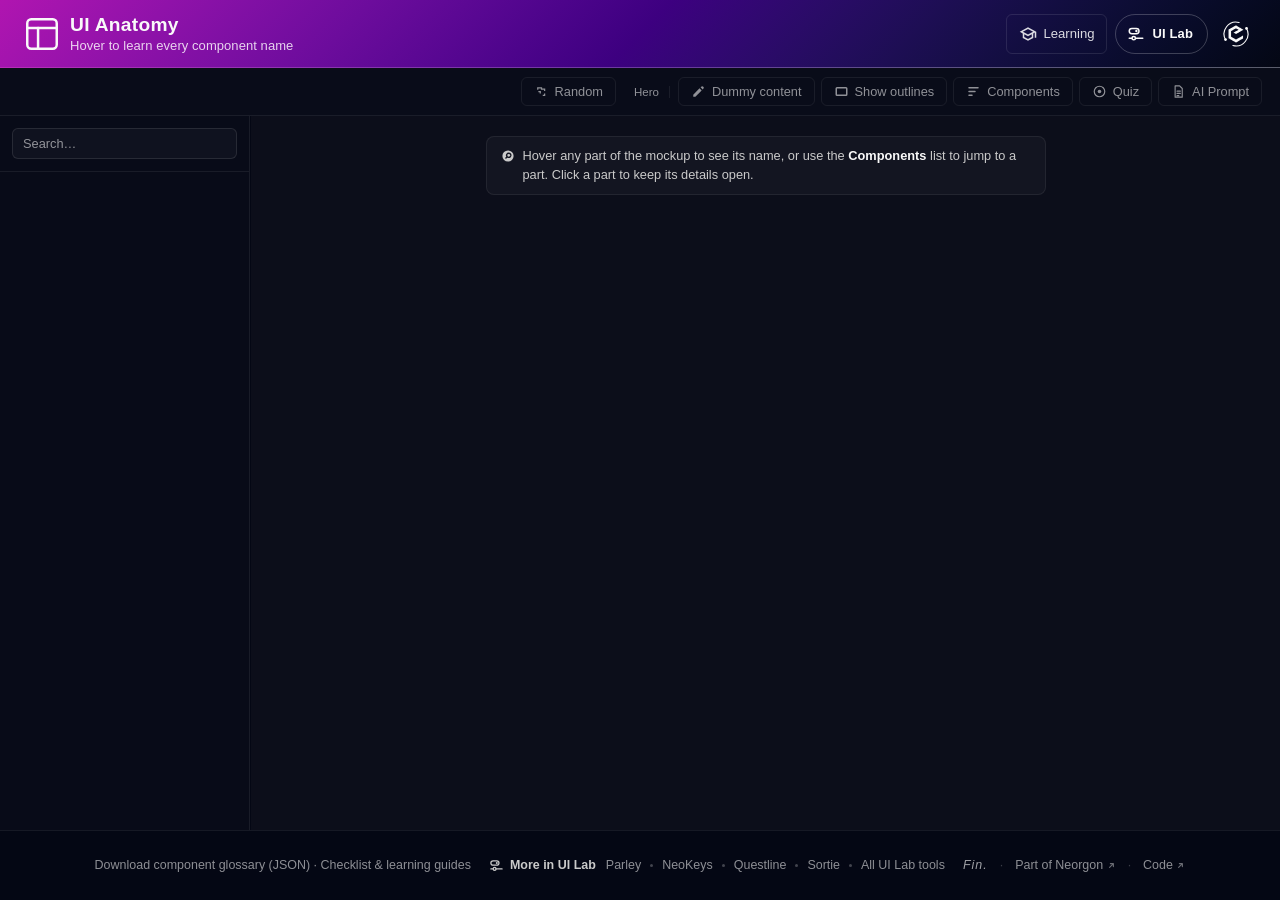
==== commit e69a72d8: "chore(kits): sync header and footer kits and stamp the category row Header Kit: a category chip from" ====
--- a/index.html
+++ b/index.html
@@ -52,6 +52,7 @@
   <link rel="stylesheet" href="https://cdn.neorgon.org/v1.0.0/header/season.css">
   <script defer src="js/neorgon-header.js"></script>
   <meta name="neo-repo" content="energon-a-secas/ui-anatomy-site">
+  <meta name="neo-category" content="ui-lab">
   <link rel="stylesheet" href="css/neorgon-footer.css">
   <script defer src="js/neorgon-footer.js"></script>
 </head>
@@ -200,6 +201,18 @@
 
   <footer class="neo-footer" data-footer-mode="minimal">
     Download component glossary (JSON) · Checklist &amp; learning guides
+    <!-- neo-fleet:more -->
+    <nav class="neo-more" aria-label="More in UI Lab" data-category="ui-lab" data-label-en="UI Lab" data-label-es="UI Lab">
+      <span class="neo-more__label" aria-hidden="true"><svg class="neo-more__icon" viewBox="0 0 24 24" width="16" height="16" fill="none" stroke="currentColor" stroke-width="2" stroke-linecap="round" stroke-linejoin="round" aria-hidden="true" focusable="false"><rect x="3" y="4.5" width="13" height="7" rx="3.5"/><circle cx="12.5" cy="8" r="1.6" fill="currentColor" stroke="none"/><path d="M3 17.5h3.7M11.3 17.5H21"/><circle cx="9" cy="17.5" r="2.3"/></svg><span class="neo-more__title">More in UI Lab</span></span>
+      <ul class="neo-more__list">
+        <li><a href="https://parley.neorgon.com/">Parley</a></li>
+        <li><a href="https://neokeys.neorgon.com/">NeoKeys</a></li>
+        <li><a href="https://questline.neorgon.com/">Questline</a></li>
+        <li><a href="https://sortie.neorgon.com/">Sortie</a></li>
+        <li><a class="neo-more__all" href="https://neorgon.com/ui-lab/">All UI Lab tools</a></li>
+      </ul>
+    </nav>
+    <!-- /neo-fleet:more -->
   </footer>
 
   <script type="module" src="js/app.js"></script>
--- a/css/neorgon-header.css
+++ b/css/neorgon-header.css
@@ -1,7 +1,7 @@
 /* ══════════════════════════════════════════════════════════════
-   Neorgon Header Kit — header.css
+   Neorgon Header Kit: header.css
    Canonical source: packages/neorgon-ui/header/
-   Vendored per site as css/neorgon-header.css — do not edit copies.
+   Vendored per site as css/neorgon-header.css; do not edit copies.
    Live CDN: https://cdn.neorgon.org/v1.0.0/header/header.css
    ══════════════════════════════════════════════════════════════ */
 
@@ -18,12 +18,12 @@
   --header-logo-h: 36px;
   --header-logo-h-mobile: 28px;
 
-  /* Palette — themes override these (see themes.css) */
+  /* Palette: themes override these (see themes.css) */
   --header-bg-start: #B015B0;
   --header-bg-mid: #3D0080;
   --header-bg-end: #040714;
   /* Kept here for anything that references the composed gradient, but the
-     authoritative copy is re-declared on .header-bar below — see the note
+     authoritative copy is re-declared on .header-bar below; see the note
      there before changing either. */
   --header-bg: linear-gradient(in oklch 135deg, var(--header-bg-start) 0%, var(--header-bg-mid) 50%, var(--header-bg-end) 100%);
   --header-glass: rgba(0, 9, 18, .35);
@@ -35,7 +35,7 @@
   --header-menu-bg: #10142a;
   --header-menu-hover: rgba(255, 255, 255, .08);
 
-  /* Focus ring — near-white with a whisper of the brand hue so it never
+  /* Focus ring: near-white with a whisper of the brand hue so it never
      reads as a stray browser default. 5.77:1 (bright end) to 17.98:1
      (dark end) against the bar, 16.54:1 on the menu. Themes may override. */
   --header-focus: oklch(0.97 0.02 320);
@@ -54,7 +54,7 @@
 
 /* Colour judgements about the DEFAULT gradient specifically. Scoped to
    html:not([data-theme]) because themes.css sets these per theme at the
-   same specificity as :root — a :root override here would silently
+   same specificity as :root, so a :root override here would silently
    overwrite all five palettes. Every consumer below pairs them with a
    var() fallback to the theme's own token. */
 html:not([data-theme]) {
@@ -68,14 +68,31 @@
   --header-edge-from: rgba(255, 255, 255, .10);
   --header-edge-to: rgba(255, 255, 255, .34);
 
-  /* .72 measures 4.14:1 at the start of the subtitle span — below AA.
+  /* .72 measures 4.14:1 at the start of the subtitle span, below AA.
      Split from the icon colour, which only needs 3:1 as non-text. */
   --header-text-dim: rgba(255, 255, 255, .82);
   --header-icon-color: rgba(255, 255, 255, .78);
 }
 
+/* ── The sticky offset ───────────────────────────────────────────
+   --neo-sticky-top is how much of the viewport's top the header covers
+   right now. header.js keeps it exact (it measures the bar, and drops to 0
+   while auto-hide or the Keys Kit's H toggle has the bar away); these rules
+   are the value before it runs, and with JS off. Rails, scope strips and
+   scroll-margin-top read it instead of hardcoding 56px or 68px:
+
+     .rail { position: sticky; top: var(--neo-sticky-top, 0px); }
+     h2[id] { scroll-margin-top: calc(var(--neo-sticky-top, 0px) + 12px); }
+
+   The kit sets no scroll-padding of its own: many sites already offset
+   their anchors with scroll-margin-top, and the two add up. */
+:root { --neo-sticky-top: 0px; }
+:root:has(.header-bar) { --neo-sticky-top: var(--header-h); }
+:root:has(.header-bar[data-header-mode="app"]) { --neo-sticky-top: var(--header-h-app); }
+:root[data-chrome="off"]:has(.header-bar) { --neo-sticky-top: 0px; }
+
 /* ══════════════════════════════════════════════════════════════
-   SKINS — site-level identity, opt-in per site
+   SKINS: site-level identity, opt-in per site
    ────────────────────────────────────────────────────────────
    A skin replaces the default magenta gradient for ONE site whose
    own palette clashes with it. Set it in the site's markup:
@@ -88,19 +105,19 @@
      visitor choice (?theme= / cookie)  >  season (CDN)  >  skin  >  kit default
 
    A site that should sit out every season keeps its skin with
-   `<html lang="en" data-season="off">` — see season.css. That declines
+   `<html lang="en" data-season="off">` (see season.css). That declines
    the fleet's decoration only; a visitor's ?theme= still wins.
 
    Named skins below are the reusable ones. For a one-off palette no
    other site would share, use `data-header-skin="custom"` and declare
-   the tokens in the site's own CSS — contract at the end of this block.
+   the tokens in the site's own CSS; contract at the end of this block.
 
    Two cascade facts make that ordering work, and both are easy to
    get wrong:
 
    1. A declaration ON .header-bar beats a value INHERITED from
       <html>, whatever the specificity. Visitor themes declare on
-      <html>, so every skin is scoped `html:not([data-theme])` —
+      <html>, so every skin is scoped `html:not([data-theme])`:
       the moment a visitor picks a theme, all skins stop matching.
    2. Season rules in season.css carry a matching
       `[data-header-skin]` selector one step more specific than the
@@ -125,11 +142,11 @@
    pink on a skinned site.
 
    Each skin re-tunes the edge ramp and control border for its own
-   surface — those defaults are calibrated to the magenta gradient
+   surface; those defaults are calibrated to the magenta gradient
    and are wrong on a black bar.
    ══════════════════════════════════════════════════════════════ */
 
-/* ink — near-black neutral. The default choice for a site whose
+/* ink: near-black neutral. The default choice for a site whose
    palette the magenta gradient fights. */
 html:not([data-theme]) .header-bar[data-header-skin="ink"],
 :is(html:not([data-theme]):has(:where(.header-bar[data-header-skin="ink"])) :is(.neo-footer, .neo-top, .neo-modal, .neo-beacon-link)) {
@@ -153,7 +170,7 @@
   --header-edge-to: rgba(255, 255, 255, .26);
 }
 
-/* carbon — flat true black, no gradient. The most restrained option;
+/* carbon: flat true black, no gradient. The most restrained option;
    the hairline does all the separating. */
 html:not([data-theme]) .header-bar[data-header-skin="carbon"],
 :is(html:not([data-theme]):has(:where(.header-bar[data-header-skin="carbon"])) :is(.neo-footer, .neo-top, .neo-modal, .neo-beacon-link)) {
@@ -175,7 +192,7 @@
   --header-edge-to: rgba(255, 255, 255, .3);
 }
 
-/* brass — warm dark, tuned to incident-runbook's #b8935f / #d8b280
+/* brass: warm dark, tuned to incident-runbook's #b8935f / #d8b280
    accents and its #040714 page background. */
 html:not([data-theme]) .header-bar[data-header-skin="brass"],
 :is(html:not([data-theme]):has(:where(.header-bar[data-header-skin="brass"])) :is(.neo-footer, .neo-top, .neo-modal, .neo-beacon-link)) {
@@ -197,7 +214,7 @@
   --header-edge-to: rgba(216, 178, 128, .34);
 }
 
-/* slate — cool blue-grey. Neutral without going fully black. */
+/* slate: cool blue-grey. Neutral without going fully black. */
 html:not([data-theme]) .header-bar[data-header-skin="slate"],
 :is(html:not([data-theme]):has(:where(.header-bar[data-header-skin="slate"])) :is(.neo-footer, .neo-top, .neo-modal, .neo-beacon-link)) {
   --header-focus: oklch(0.97 0.02 230);
@@ -218,7 +235,7 @@
   --header-edge-to: rgba(148, 163, 184, .34);
 }
 
-/* aurora — deep teal into cyan. For data/monitoring surfaces. */
+/* aurora: deep teal into cyan. For data/monitoring surfaces. */
 html:not([data-theme]) .header-bar[data-header-skin="aurora"],
 :is(html:not([data-theme]):has(:where(.header-bar[data-header-skin="aurora"])) :is(.neo-footer, .neo-top, .neo-modal, .neo-beacon-link)) {
   --header-focus: oklch(0.97 0.02 205);
@@ -239,7 +256,7 @@
   --header-edge-to: rgba(103, 232, 249, .32);
 }
 
-/* ember — warm amber into rust. For alert/ops surfaces that want
+/* ember: warm amber into rust. For alert/ops surfaces that want
    warmth without reading as the danger theme. */
 html:not([data-theme]) .header-bar[data-header-skin="ember"],
 :is(html:not([data-theme]):has(:where(.header-bar[data-header-skin="ember"])) :is(.neo-footer, .neo-top, .neo-modal, .neo-beacon-link)) {
@@ -261,7 +278,7 @@
   --header-edge-to: rgba(251, 191, 36, .32);
 }
 
-/* jade — clinical emerald. Tuned to headpain-site's #059669 / #10b981
+/* jade: clinical emerald. Tuned to headpain-site's #059669 / #10b981
    accents on its #040714 page. For calm medical/health surfaces where
    both the magenta default and ember's warning-warmth read wrong. */
 html:not([data-theme]) .header-bar[data-header-skin="jade"],
@@ -284,14 +301,36 @@
   --header-edge-to: rgba(110, 231, 183, .32);
 }
 
-/* ── custom — a site-authored skin ────────────────────────────────
+/* The named skins compose their gradient in oklab, not oklch.
+   oklch carries a hue, and a stop with almost no chroma has a hue that is
+   "powerless": the browser borrows the neighbouring stop's hue instead,
+   from each side. brass's near-neutral mid (#16120c) took the brown hue on
+   its left and the navy hue on its right, so the bar changed colour in one
+   step along the 50% line: the brown-to-navy diagonal near x=700 on
+   Releve's and apps-site's headers. Measured on a 1440px bar: the largest
+   one-step change in OKLab a/b was 24.4 (x1000) in oklch and 1.8 in oklab;
+   every other skin measures 0.7 to 3.2 either way, and oklab lowers it for
+   aurora, ember and jade too. These skins are dark, low-chroma ramps with
+   no hue sweep to keep. The default gradient and the visitor themes stay
+   in oklch, where the sweep is the design.
+   Scope: (0,3,1), the skins' own weight. An armed season's skinned rule
+   re-asserts its oklch gradient at (0,4,2), so seasons look the same on a
+   skinned site as anywhere else. `custom` is left alone: the site chose
+   those stops under oklch. */
+html:not([data-theme]) .header-bar:is([data-header-skin="ink"], [data-header-skin="carbon"],
+  [data-header-skin="brass"], [data-header-skin="slate"], [data-header-skin="aurora"],
+  [data-header-skin="ember"], [data-header-skin="jade"]) {
+  --header-bg: linear-gradient(in oklab 135deg, var(--header-bg-start) 0%, var(--header-bg-mid) 50%, var(--header-bg-end) 100%);
+}
+
+/* ── custom: a site-authored skin ────────────────────────────────
    For a one-off palette that no named skin fits and that no other
    site would reuse. The kit deliberately ships NO tokens for this
    value: the site supplies them, and the kit stays out of the way.
 
      <header class="header-bar" data-header-skin="custom">
 
-   In the site's own css/style.css, copy this selector EXACTLY — the
+   In the site's own css/style.css, copy this selector EXACTLY: the
    scoping and the specificity are the whole contract:
 
      html:not([data-theme]) .header-bar[data-header-skin="custom"],
@@ -307,7 +346,7 @@
    Why that exact selector, and nothing shorter:
      · `html:not([data-theme])` makes the skin collapse the instant a
        visitor picks a theme. Drop it and the site ignores ?theme=.
-     · `[data-header-skin="custom"]` puts it at (0,3,1) — above the
+     · `[data-header-skin="custom"]` puts it at (0,3,1), above the
        kit default, below an armed season's (0,4,2) skin variant. A
        bare `.header-bar { --header-bg-start: … }` is only (0,1,0)
        and the kit's own defaults would beat it.
@@ -319,7 +358,7 @@
        page with no footer can leave it out.
    Set only the three gradient stops if that is all that clashes; the
    bar re-composes --header-bg from them (see .header-bar below).
-   Only the three stops + accent are usually enough — but re-tune the
+   Only the three stops + accent are usually enough, but re-tune the
    edge ramp too if the bar is much darker or lighter than the default
    magenta, which those values are calibrated against. */
 
@@ -357,21 +396,21 @@
     var(--header-edge-to, rgba(255, 255, 255, .34))
   ) 1;
 }
-/* Hub is a floating glass plate, not a band welded to the page — the
+/* Hub is a floating glass plate, not a band welded to the page; the
    ramp would read as a seam. */
 html:not([data-theme]) .header-bar[data-header-mode="hub"] {
   border-image: none;
   border-bottom-color: var(--header-border);
 }
 
-/* Mode: hub — transparent cozy glass, no gradient */
+/* Mode: hub, transparent cozy glass, no gradient */
 .header-bar[data-header-mode="hub"] {
   background: var(--header-glass);
   backdrop-filter: blur(12px);
   -webkit-backdrop-filter: blur(12px);
 }
 
-/* Mode: app — slim, auto-hides on scroll down (JS toggles .header-hidden) */
+/* Mode: app, slim, auto-hides on scroll down (JS toggles .header-hidden) */
 .header-bar[data-header-mode="app"] {
   height: var(--header-h-app);
   --header-h-cur: var(--header-h-app);
@@ -448,7 +487,7 @@
 
 /* min-height also fixes a target-size failure: at <=700px the subtitle is
    hidden and this link collapses to 22px, under the 24px WCAG 2.5.8
-   minimum. The parent centres it, so it grows symmetrically — no shift. */
+   minimum. The parent centres it, so it grows symmetrically, with no shift. */
 .header-title-link {
   text-decoration: none;
   color: inherit;
@@ -484,7 +523,7 @@
    `margin: 0` for the same reason, and it is load-bearing: the UA gives h1
    `.67em 0`, which at this size is 12.86px above and below. The kit never
    reset it, so the title block came out 67px inside app mode's fixed 56px
-   bar — the title rode high and the subtitle hung out of the header into the
+   bar: the title rode high and the subtitle hung out of the header into the
    page. It looked fine on most sites only because they link the CDN
    `styles/base.css`, whose `*` reset zeroed it for us; the sites that don't
    (headpain, autopilot, references-api in app mode) showed the real geometry. */
@@ -546,7 +585,7 @@
 }
 /* Uniform control row: direct action children match the icon buttons'
    height so Share / ⋯ / palette / home read as one correlative strip.
-   (Direct-child only — items moved into the ⋯ menu keep menu styling.) */
+   (Direct-child only: items moved into the ⋯ menu keep menu styling.) */
 .header-actions > .btn,
 .header-actions > .nav-link,
 .header-actions > button,
@@ -561,11 +600,11 @@
 /* Same guarantee one level down, for the kit's own grouping idiom.
    header.js already knows .header-btn-group as a unit that travels into the ⋯
    menu whole; the geometry rule above did not, so a grouped button kept its
-   own height and the row went ragged — pathfinder shipped 37px Fit/Clear
+   own height and the row went ragged: pathfinder shipped 37px Fit/Clear
    buttons flanked by 40px icon controls. Scoped to a group still sitting in
    the bar: once the ⋯ menu adopts it the selector stops matching and menu
    styling takes over, which is the same boundary the direct-child rule draws.
-   Deliberately NOT `> div > *` — battlecard's .bc-menu-wrap holds dropdown
+   Deliberately NOT `> div > *`: battlecard's .bc-menu-wrap holds dropdown
    items that are not bar controls and must not be stretched to 40px. */
 .header-actions > .header-btn-group > .btn,
 .header-actions > .header-btn-group > .nav-link,
@@ -583,7 +622,7 @@
    them, so a site that uses the canonical .btn / .nav-link classes without
    defining them renders a raw browser button inside the header
    (incident-runbook hit exactly this). Wrapped in :where() so the whole
-   rule has ZERO specificity — every site's own .btn/.nav-link styling
+   rule has ZERO specificity: every site's own .btn/.nav-link styling
    still wins, and this only shows through where nothing else applies. */
 :where(.header-actions) > :where(.btn, .nav-link, button, a) {
   padding: 0 12px;
@@ -608,11 +647,11 @@
 /* An icon-only control has no label to pad around, and the fallback above
    assumes there is one. Its 12px side padding lands inside a border-box
    control the site already sized square, leaving 40 - 24 - 2 = 14px of
-   content — and an SVG is a flex item that will shrink into it. neorgon-site's
+   content, and an SVG is a flex item that will shrink into it. neorgon-site's
    GitHub mark rendered 14x26 and hiring-pack's 10x24 before this rule.
 
    Specificity note, because it is not what the :where() wrapper suggests:
-   :has() is NOT zero-specificity — it takes the specificity of its most
+   :has() is NOT zero-specificity: it takes the specificity of its most
    specific argument, so `svg:only-child` puts this selector at (0,1,1), the
    same weight as the `.header-actions > a` geometry rule above and ABOVE a
    site's single-class `.header-link { width: 36px }`. That is deliberate and
@@ -628,7 +667,7 @@
 /* …and the fallback's border does not belong on one either. .header-home is
    an unboxed glyph, so a site that styles neither ends up with a boxed icon
    sitting next to an unboxed one in the same row (hiring-pack shipped exactly
-   that pair). Geometry above is kit-owned at (0,1,1); appearance is not — the
+   that pair). Geometry above is kit-owned at (0,1,1); appearance is not: the
    extra :where() flattens this to zero specificity, so pathfinder and
    cartograph, whose icon buttons are deliberately boxed to match the text
    buttons beside them, keep their border on a single class. */
@@ -639,7 +678,7 @@
 
 /* Belt and braces for the same failure: whatever padding a site declares, an
    icon inside a header control is never the thing that gives way. Carries real
-   specificity on purpose — a squeezed icon is always a bug, never a choice. */
+   specificity on purpose: a squeezed icon is always a bug, never a choice. */
 .header-actions > .btn > svg,
 .header-actions > .nav-link > svg,
 .header-actions > button > svg,
@@ -741,7 +780,7 @@
    clip the viewBox, and none of it is needed once the arms sit outside the
    mark instead of crossing it. */
 
-/* ── Overflow toggle (⋯) — injected by header.js ─────────────── */
+/* ── Overflow toggle (⋯), injected by header.js ─────────────── */
 .header-overflow { position: relative; display: flex; }
 .header-overflow[hidden] { display: none; }
 .header-overflow-toggle {
@@ -765,7 +804,7 @@
 .header-overflow-toggle:hover,
 .header-overflow-toggle[aria-expanded="true"] { background: var(--header-menu-hover); }
 
-/* Shared press feedback — these three controls are kit-owned, so the kit
+/* Shared press feedback: these three controls are kit-owned, so the kit
    owns their states (sites style their own .btn). */
 .header-overflow-toggle:active,
 .header-theme-toggle:active,
@@ -913,6 +952,190 @@
   color: var(--header-accent);
 }
 
+/* ── Category chip and panel (built by header.js from
+   <meta name="neo-category">) ──────────────────────────────────
+   Bar tokens only: the chip follows the skin, an armed season and the
+   visitor's theme like every other control, and names its category by
+   icon and label, never by a category colour. The panel hangs inside
+   .header-bar, so it inherits the same tokens and needs no skin hand-off.
+
+   The wrapper is display: contents: no flex item, no extra gap. The panel
+   is positioned against the bar; header.js measures --neo-cat-right so its
+   right edge meets the chip's. */
+.header-category { display: contents; }
+.header-category__icon { width: 18px; height: 18px; flex: none; display: block; }
+.header-category__chev { width: 14px; height: 14px; flex: none; display: block; }
+
+.header-category__chip {
+  display: inline-flex;
+  align-items: center;
+  gap: 7px;
+  flex-shrink: 0;
+  height: var(--header-control-h);
+  box-sizing: border-box;
+  margin: 0;
+  padding: 0 14px 0 11px;
+  border: 1px solid var(--header-border-strong);
+  border-radius: 999px;
+  background: transparent;
+  color: var(--header-text);
+  font: inherit;
+  font-size: .8125rem;
+  font-weight: 600;
+  line-height: 1;
+  letter-spacing: .01em;
+  white-space: nowrap;
+  cursor: pointer;
+  transition: background .2s var(--header-ease, ease),
+              border-color .2s var(--header-ease, ease);
+}
+.header-category__chip:hover,
+.header-category__chip[aria-expanded="true"] {
+  background: var(--header-menu-hover);
+  border-color: var(--header-control-border, var(--header-border-strong));
+}
+.header-category__chip:focus-visible {
+  outline: var(--header-focus-w) solid var(--header-focus);
+  outline-offset: 2px;
+}
+/* Icon only: a phone with no ⋯ menu, or a desktop bar too narrow for the
+   label. Unboxed, like every other icon-only control in the bar; the label
+   stays in the accessible name. */
+.header-bar[data-neo-category="icon"] .header-category__chip {
+  width: var(--header-control-h);
+  padding: 0;
+  justify-content: center;
+  border-color: transparent;
+  border-radius: 6px;
+}
+.header-bar[data-neo-category="icon"] .header-category__chip .header-category__icon {
+  width: var(--header-icon, 22px);
+  height: var(--header-icon, 22px);
+}
+.header-bar[data-neo-category="icon"] .header-category__label {
+  position: absolute;
+  width: 1px; height: 1px;
+  margin: -1px; padding: 0; border: 0;
+  overflow: hidden;
+  clip-path: inset(50%);
+  white-space: nowrap;
+}
+/* menu: the chip is the ⋯ menu's first row; none: no room even for an
+   icon (a title too long for the bar), so the footer row carries it. */
+.header-bar:is([data-neo-category="menu"], [data-neo-category="none"]) .header-category__chip { display: none; }
+
+.header-menu.header-category__menu {
+  top: calc(100% + 8px);
+  right: var(--neo-cat-right, var(--space-6, 24px));
+  width: 320px;
+  min-width: 0;
+  max-width: calc(100vw - 16px);
+  max-height: min(calc(100vh - var(--header-h-cur, 68px) - 24px), 640px);
+  max-height: min(calc(100dvh - var(--header-h-cur, 68px) - 24px), 640px);
+  padding: 8px;
+}
+/* Sections: siblings, the jump, the twelve, home. */
+.header-menu.header-category__menu > * + * {
+  border-top: 1px solid var(--header-border);
+  margin-top: 6px;
+  padding-top: 6px;
+}
+.header-menu.header-category__menu a,
+.header-menu.header-category__menu button { min-height: 36px; }
+.header-category__title {
+  margin: 6px 12px 4px;
+  font-size: max(12px, .75rem);
+  font-weight: 600;
+  line-height: 1.3;
+  letter-spacing: .08em;
+  text-transform: uppercase;
+  color: var(--header-text-dim);
+}
+.header-category__menu a span { overflow: hidden; text-overflow: ellipsis; }
+.header-menu .header-category__all { color: var(--header-accent); }
+.header-category__jump kbd {
+  margin-left: auto;
+  display: inline-flex;
+  align-items: center;
+  justify-content: center;
+  min-width: 22px;
+  height: 22px;
+  box-sizing: border-box;
+  padding: 0 6px;
+  border: 1px solid var(--header-border-strong);
+  border-bottom-width: 2px;
+  border-radius: 5px;
+  font: 600 max(12px, .75rem)/1 ui-monospace, SFMono-Regular, Menlo, monospace;
+  color: var(--header-text);
+}
+.header-category__grid {
+  display: grid;
+  grid-template-columns: repeat(2, minmax(0, 1fr));
+  gap: 2px;
+}
+.header-menu .header-category__grid a { padding: 0 10px; }
+/* The current category: a filled row with a rule on its leading edge, and
+   aria-current; never colour alone. */
+.header-menu .header-category__grid a[aria-current="true"] {
+  background: var(--header-menu-hover);
+  box-shadow: inset 2px 0 0 var(--header-accent);
+  font-weight: 650;
+}
+
+/* The phone row in the ⋯ menu that opens the same panel. */
+.header-menu .header-category-row { font-weight: 600; }
+.header-menu .header-category-row .header-category__chev { margin-left: auto; width: 16px; height: 16px; }
+.header-overflow-menu > .header-category-row {
+  margin-bottom: 4px;
+  border-bottom: 1px solid var(--header-border);
+  border-radius: 8px 8px 0 0;
+}
+
+@media (pointer: coarse) {
+  .header-menu.header-category__menu a,
+  .header-menu.header-category__menu button { min-height: 44px; }
+  /* Touch: no keycap to press. */
+  .header-category__jump kbd { display: none; }
+}
+
+/* ── Fit (header.js) ────────────────────────────────────────────
+   measure: a moment's state while header.js asks whether the bar needs
+     more width than it has; nothing may shrink, so a squeezed row cannot
+     pass for a row that fits.
+   fit: set once the kit has arranged the bar. The right cluster keeps its
+     size, so a control can never slide under the home icon.
+   tight: nothing is left to move into ⋯ and it still does not fit; the
+     title gives way with an ellipsis instead of a control. */
+.header-bar[data-neo-measure] .header-logo,
+.header-bar[data-neo-measure] .header-right,
+.header-bar[data-neo-measure] .header-right > *,
+.header-bar[data-neo-measure] .header-actions > * { flex-shrink: 0 !important; }
+/* A scroll strip (overflow-x: auto, a row of tabs) is measured at its floor
+   and then shrinks into what is left, scrolling the rest. header.js sets
+   --neo-scroll-floor (its content width, at most 112px). */
+.header-bar[data-neo-measure] .header-actions > [data-neo-scroll] {
+  flex: 0 0 var(--neo-scroll-floor, 112px) !important;
+  width: var(--neo-scroll-floor, 112px) !important;
+  min-width: 0 !important;
+}
+.header-bar[data-neo-fit] .header-actions > [data-neo-scroll] { flex-shrink: 1; min-width: var(--neo-scroll-floor, 112px); }
+.header-bar[data-neo-fit]:not([data-neo-scroller]) .header-right { flex-shrink: 0; }
+/* A control a site positioned out of the row (absolute or fixed) is put
+   back in it, so it cannot sit on top of another one; header.js warns. */
+.header-actions > [data-neo-flow],
+.header-overflow-menu > [data-neo-flow] { position: static !important; transform: none !important; }
+.header-bar[data-neo-tight] .header-logo { flex-shrink: 1; min-width: 0; }
+.header-bar[data-neo-tight] .header-logo > *,
+.header-bar[data-neo-tight] .header-title-link,
+.header-bar[data-neo-tight] .header-title-wrap { min-width: 0; }
+.header-bar[data-neo-tight] .header-logo h1,
+.header-bar[data-neo-tight] .header-subtitle { overflow: hidden; text-overflow: ellipsis; }
+
+/* ── One positioning line ───────────────────────────────────────
+   A page whose masthead carries the line (.neo-masthead__line) does not
+   say it again in the bar (design-pass AP7). */
+body:has(.neo-masthead__line) .header-subtitle { display: none; }
+
 /* ── Mobile (≤700px): shrink, hide subtitle, JS moves non-kept
    action buttons into the ⋯ overflow menu ────────────────────── */
 @media (max-width: 700px) {
@@ -923,6 +1146,17 @@
   }
   .header-bar { padding: 0 var(--space-4, 16px); gap: var(--space-2, 8px); }
   .header-subtitle { display: none; }
+  /* Shown again only where header.js found room for the whole line beside
+     the controls (data-neo-sub); it never takes a control's place or the
+     bar's height. The ellipsis is a guard for a line that grows after the
+     measure (an epigraph mid-churn), not the plan. */
+  .header-bar[data-neo-sub] .header-subtitle {
+    display: block;
+    margin-top: 1px;
+    font-size: max(12px, .75rem);
+    overflow: hidden;
+    text-overflow: ellipsis;
+  }
   .header-logo h1 { font-size: 1rem; }
   .header-logo-img { height: var(--header-logo-h-mobile, 28px); }
   .header-right { gap: 6px; }
@@ -930,6 +1164,16 @@
   .header-menu {
     min-width: min(260px, calc(100vw - 32px));
     max-width: calc(100vw - 32px);
+  }
+  /* The category panel is a sheet across the bar on a phone, whichever
+     control opened it (the ⋯ menu's row, or the icon in the bar). */
+  .header-menu.header-category__menu {
+    top: calc(100% + 6px);
+    left: 8px;
+    right: 8px;
+    width: auto;
+    max-width: none;
+    transform-origin: top center;
   }
 }
 
@@ -960,8 +1204,13 @@
     border-bottom: 1px solid CanvasText;
   }
   .header-overflow-toggle,
-  .header-theme-toggle { border-color: ButtonBorder; }
+  .header-theme-toggle,
+  .header-category__chip { border-color: ButtonBorder; }
   .header-menu { border: 1px solid CanvasText; }
+  /* box-shadow is dropped in forced colours, so the current category
+     keeps an outline instead. */
+  .header-menu .header-category__grid a[aria-current="true"] { outline: 2px solid Highlight; outline-offset: -2px; }
+  .header-category__chip:focus-visible,
   .header-logo a:focus-visible,
   .header-title-link:focus-visible,
   .header-actions > a:focus-visible,
--- a/css/neorgon-footer.css
+++ b/css/neorgon-footer.css
@@ -1,12 +1,12 @@
 /* ══════════════════════════════════════════════════════════════
-   Neorgon Footer Kit — footer.css
+   Neorgon Footer Kit: footer.css
    Canonical source: packages/neorgon-ui/footer/
-   Vendored per site as css/neorgon-footer.css — do not edit copies.
+   Vendored per site as css/neorgon-footer.css. Do not edit copies.
    Live CDN: https://cdn.neorgon.org/v1.0.0/footer/footer.css
    ══════════════════════════════════════════════════════════════ */
 
 :root {
-  /* Geometry — minimal mode is sized to match the one-line .info-footer
+  /* Geometry: minimal mode is sized to match the one-line .info-footer
      it replaces (~70px total). Raise --footer-pad-block per site only if
      that site genuinely wants a heavier footer. */
   --footer-pad-block: 24px;
@@ -16,7 +16,7 @@
   --footer-control-h: 32px;
   /* One line of footer copy, and the WCAG 2.5.8 minimum a bar target has to
      reach. They are tokens because the bar compensates its target boxes
-     against the line height exactly — see .neo-footer-bar a below — and a
+     against the line height exactly (see .neo-footer-bar a below), and a
      hand-edited `line-height: 1.7` would silently put that compensation out. */
   --footer-line: 1.7;
   --footer-target: 24px;
@@ -134,7 +134,7 @@
 .neo-footer-note { margin: 0; }
 .neo-footer-note + .neo-footer-note { margin-top: 6px; }
 
-/* Links — .neo-footer a is styled broadly so retrofitted markup that
+/* Links: .neo-footer a is styled broadly so retrofitted markup that
    still uses .footer-link inherits the right treatment for free. */
 .neo-footer a {
   color: var(--footer-text);
@@ -156,7 +156,13 @@
   max-width: var(--footer-max-w);
   margin: 0 auto;
 }
-.neo-footer-inner + .neo-footer-bar { margin-top: 14px; }
+/* A row between the copy and the bar must not cost the bar its gap: an
+   adjacent-sibling rule alone stops matching the moment anything sits
+   between them (an app-mode phone footer lost 14px that way while the row
+   was placed there). Declared before the modes, which reset it at equal
+   specificity. */
+.neo-footer-inner + .neo-footer-bar,
+.neo-footer-inner + .neo-more + .neo-footer-bar { margin-top: 14px; }
 
 /* Right-hand cluster in content mode (© stays left) */
 .neo-footer-bar-group {
@@ -166,22 +172,26 @@
   gap: 6px 12px;
 }
 
-/* Target size — WCAG 2.5.8 (Minimum, 24x24). Bar links are standalone
+/* Target size: WCAG 2.5.8 (Minimum, 24x24). Bar links are standalone
    controls in a row, not links inside a sentence, so the inline exception
    does not cover them: they measured ~84x20 and ~37x20.
 
    Each one is grown to a 24px box and handed the difference straight back as
    negative block margin, so the item's *margin* box still measures exactly one
-   line and the bar does not get taller. That matters here more than usual —
+   line and the bar does not get taller. That matters here more than usual:
    `minimal` is tuned to ~70px against the .info-footer it replaced and `app`
    to ~50px, and this row is what sets both. The text keeps the baseline it
    had; only the hit area grows, ~2px above and below the line.
 
    min() clamps the compensation at zero, so a site that sets a line taller
    than the 24px minimum keeps its own spacing instead of being pulled tight.
-   Sized in em, not px, because `app` mode runs a smaller font than the rest. */
+   Sized in em, not px, because `app` mode runs a smaller font than the rest.
+   The "More in" row's links are the same kind of standalone control on the
+   same line, so they take the same box. In content mode they are a column
+   instead, spaced like the link columns (see .neo-footer-col a). */
 .neo-footer-bar a,
-.neo-footer-bar .neo-footer-disclaimer {
+.neo-footer-bar .neo-footer-disclaimer,
+.neo-footer:not([data-footer-mode="content"]) .neo-more__list a {
   display: inline-flex;
   align-items: center;
   justify-content: center;
@@ -192,7 +202,7 @@
 
 .neo-footer-sep { opacity: .4; user-select: none; }
 
-/* Version / updated stamps — mono + tabular so they never jitter */
+/* The version stamp: mono + tabular so it never jitters */
 /* The end mark. Ornament only: it states nothing the page needs, which is
    why it is safe to render in a language most visitors do not read. */
 .neo-footer-fin {
@@ -209,7 +219,7 @@
   opacity: .8;
 }
 
-/* ── Mode: minimal (default) — the one-liner most tool sites use ──
+/* ── Mode: minimal (default): the one-liner most tool sites use ──
    The note and the meta bar share ONE centred line whenever they fit,
    and wrap to a second only when the copy is genuinely long. Stacking
    them unconditionally made this mode ~60% taller than the
@@ -230,7 +240,7 @@
   font-size: 1em;
 }
 
-/* ── Mode: app — slim, low-contrast, stays out of the way ───────── */
+/* ── Mode: app: slim, low-contrast, stays out of the way ───────── */
 .neo-footer[data-footer-mode="app"] {
   padding-top: var(--footer-pad-block-app);
   padding-bottom: calc(var(--footer-pad-block-app) + env(safe-area-inset-bottom, 0px));
@@ -256,9 +266,21 @@
     gap: 16px;
   }
   .neo-footer[data-footer-mode="app"] .neo-footer-inner { flex: 1 1 auto; }
-}
-
-/* ── Mode: content — brand block + link columns + bottom bar ──────
+  /* A site that turns the row on keeps its one line (note left, bar right)
+     and gets the row as a second, left-aligned line: footer.js puts it after
+     the bar in app mode, so it needs no reordering. Squeezed into the same
+     line it wrapped the note, the row and the bar into three ragged columns. */
+  .neo-footer[data-footer-mode="app"][data-footer-more="on"] { flex-wrap: wrap; row-gap: 6px; }
+  /* A long note can push the bar onto its own line; it stays at the right. */
+  .neo-footer[data-footer-mode="app"][data-footer-more="on"] > .neo-footer-bar { margin-left: auto; margin-right: 0; }
+  .neo-footer[data-footer-mode="app"][data-footer-more="on"] > .neo-more {
+    flex: 1 0 100%;
+    justify-content: flex-start;
+  }
+  .neo-footer[data-footer-mode="app"][data-footer-more="on"] .neo-more__list { justify-content: flex-start; }
+}
+
+/* ── Mode: content: brand block + link columns + bottom bar ──────
    Deliberately the tall one: it carries navigation, not just a note. */
 .neo-footer[data-footer-mode="content"] { text-align: left; padding-top: var(--footer-pad-block-content); }
 .neo-footer[data-footer-mode="content"] .neo-footer-inner {
@@ -299,6 +321,105 @@
   padding-top: 18px;
   border-top: 1px solid var(--_footer-border);
 }
+
+/* ── More in <category> (stamped by scripts/fleet_stamp.py) ─────
+   Sibling tools from the registry, between <!-- neo-fleet:more -->
+   markers in the page. footer.js lifts the row out of the copy and puts
+   it between the copy and the bar (minimal, app) or among the columns
+   (content).
+
+   It wears the footer's own tokens, nothing else: a header skin, an
+   armed season and a visitor theme re-skin it with the rest of the
+   footer. The category is told by its icon and its label, never by a
+   category colour, which stays on the hub's board.
+
+   In minimal mode it is one more item of the footer's wrapping row, so
+   on a wide screen with a short note the whole footer is still one line
+   inside the ~70px budget, and it takes a line of its own only when the
+   copy is long. Measured in tests/footer-more-browser.mjs. */
+.neo-more {
+  display: flex;
+  flex-wrap: wrap;
+  align-items: baseline;
+  justify-content: center;
+  gap: 2px 10px;
+  margin: 0;
+}
+.neo-footer[data-footer-mode="minimal"] > .neo-more,
+.neo-footer:not([data-footer-mode]) > .neo-more { margin-inline: 6px; }
+
+.neo-more__label {
+  display: inline-flex;
+  /* Baseline, so the row lines up on the words and not on the icon's
+     bottom edge, which is where an svg's baseline is synthesised. */
+  align-items: baseline;
+  gap: 6px;
+  color: var(--footer-text-strong);
+  font-weight: 600;
+  white-space: nowrap;
+}
+/* The stamp also writes width/height 16 on the <svg>, so a page whose
+   stylesheet predates the row never draws it at the browser's 300x150. */
+.neo-more__icon {
+  flex: none;
+  align-self: center;
+  width: 1.2em;
+  height: 1.2em;
+}
+
+.neo-more__list {
+  display: flex;
+  flex-wrap: wrap;
+  align-items: center;
+  justify-content: center;
+  gap: 2px 0;
+  margin: 0;
+  padding: 0;
+  list-style: none;
+}
+.neo-more__list li { display: inline-flex; align-items: center; }
+/* Names run to two words ("Glass Box", "Prompt Forge"), so the items need a
+   mark between them. A drawn dot, not a "·", because generated text is read
+   aloud; and only while the row sits on one line: on a phone it wraps, and
+   a dot would open the second line. There the gap does the separating. */
+.neo-more__list li + li::before {
+  content: "";
+  flex: none;
+  width: 3px;
+  height: 3px;
+  margin: 0 9px;
+  border-radius: 50%;
+  background: currentColor;
+  opacity: .45;
+}
+
+/* App mode is the slim one: the row is off unless the site asks for it.
+   Any mode can opt out. The markup stays, hidden, for the header kit. */
+.neo-footer[data-footer-mode="app"]:not([data-footer-more="on"]) .neo-more,
+.neo-footer[data-footer-more="off"] .neo-more { display: none; }
+
+/* Content mode: one more column, headed like the others. */
+.neo-footer[data-footer-mode="content"] .neo-more {
+  flex-direction: column;
+  flex-wrap: nowrap;
+  align-items: flex-start;
+  justify-content: flex-start;
+  gap: 8px;
+}
+.neo-footer[data-footer-mode="content"] .neo-more__label {
+  margin: 0 0 2px;
+  font-size: max(12px, .75rem);
+  letter-spacing: .08em;
+  text-transform: uppercase;
+}
+.neo-footer[data-footer-mode="content"] .neo-more__list {
+  flex-direction: column;
+  flex-wrap: nowrap;
+  align-items: flex-start;
+  gap: 8px;
+}
+.neo-footer[data-footer-mode="content"] .neo-more__list a { line-height: 1.5; }
+.neo-footer[data-footer-mode="content"] .neo-more__list li + li::before { content: none; }
 
 /* ── Theme switcher (opt-in: <meta name="neo-theme-switcher" content="footer">) */
 .neo-footer-theme { position: relative; display: inline-flex; }
@@ -428,6 +549,26 @@
   .neo-footer-tagline { max-width: none; }
   .neo-footer-col { align-items: center; }
   .neo-footer[data-footer-mode="content"] .neo-footer-bar { justify-content: center; }
+  /* App mode stacks here instead of sharing a line: a row the site turned on
+     comes after the bar, with the same breathing room the bar has. */
+  .neo-footer[data-footer-mode="app"] > .neo-footer-bar + .neo-more { margin-top: 12px; }
+  /* The row wraps here: the gap separates the names instead of the dots. */
+  .neo-more__list { gap: 2px 16px; }
+  .neo-more__list li + li::before { content: none; }
+  /* Content mode on a phone: a column of six links stacked one per line
+     cost ~180px under the site's own columns, so the row becomes a full-width
+     block that wraps like the minimal one. 8px between lines keeps the links
+     26.7px apart, the same spacing exception the link columns rely on. */
+  .neo-footer[data-footer-mode="content"] .neo-more {
+    grid-column: 1 / -1;
+    align-items: center;
+  }
+  .neo-footer[data-footer-mode="content"] .neo-more__list {
+    flex-direction: row;
+    flex-wrap: wrap;
+    justify-content: center;
+    gap: 8px 16px;
+  }
 }
 
 /* ── Reduced motion ───────────────────────────────────────────── */
@@ -467,8 +608,8 @@
   max-height: min(78dvh, 640px);
   /* Centring is declared, not inherited. showModal() centres via the UA's
      `margin: auto` on inset:0, and any site carrying a `* { margin: 0 }`
-     reset beats the UA sheet and pins the dialog to the top-left — affinity
-     did exactly that. Too site-dependent to leave implicit. */
+     reset beats the UA sheet and pins the dialog to the top-left (affinity
+     did exactly that). Too site-dependent to leave implicit. */
   margin: auto;
   padding: 0;
   border: 1px solid var(--_footer-border-strong);
@@ -534,13 +675,15 @@
   .neo-modal { width: calc(100vw - 20px); max-height: 84dvh; }
 }
 
-/* ── Print — the footer is the only place a printed page can show
+/* ── Print: the footer is the only place a printed page can show
    provenance, so expand link URLs and drop the floating control. ── */
 @media print {
-  .neo-top, .neo-footer-theme { display: none !important; }
+  /* The row is navigation, and paper goes nowhere: printed, its six links
+     would each expand into a URL under the provenance it exists beside. */
+  .neo-top, .neo-footer-theme, .neo-more { display: none !important; }
 
   /* Provenance must survive the move into the dialog. On paper there is
-     nothing to click, so the trigger goes and the copy itself comes back —
+     nothing to click, so the trigger goes and the copy itself comes back,
      laid out in flow at the end of the document rather than as an overlay. */
   .neo-footer-disclaimer, .neo-modal-close { display: none !important; }
   .neo-modal {
@@ -566,7 +709,7 @@
     page-break-inside: avoid;
   }
   .neo-footer a { color: #000; text-decoration: underline; }
-  /* Paper has no pointers, so the 24px target boxes come off — and they have
+  /* Paper has no pointers, so the 24px target boxes come off, and they have
      to: inside an inline-flex link the expanded href below would be laid out
      as a second flex item beside the label instead of flowing after it. */
   .neo-footer-bar a {
